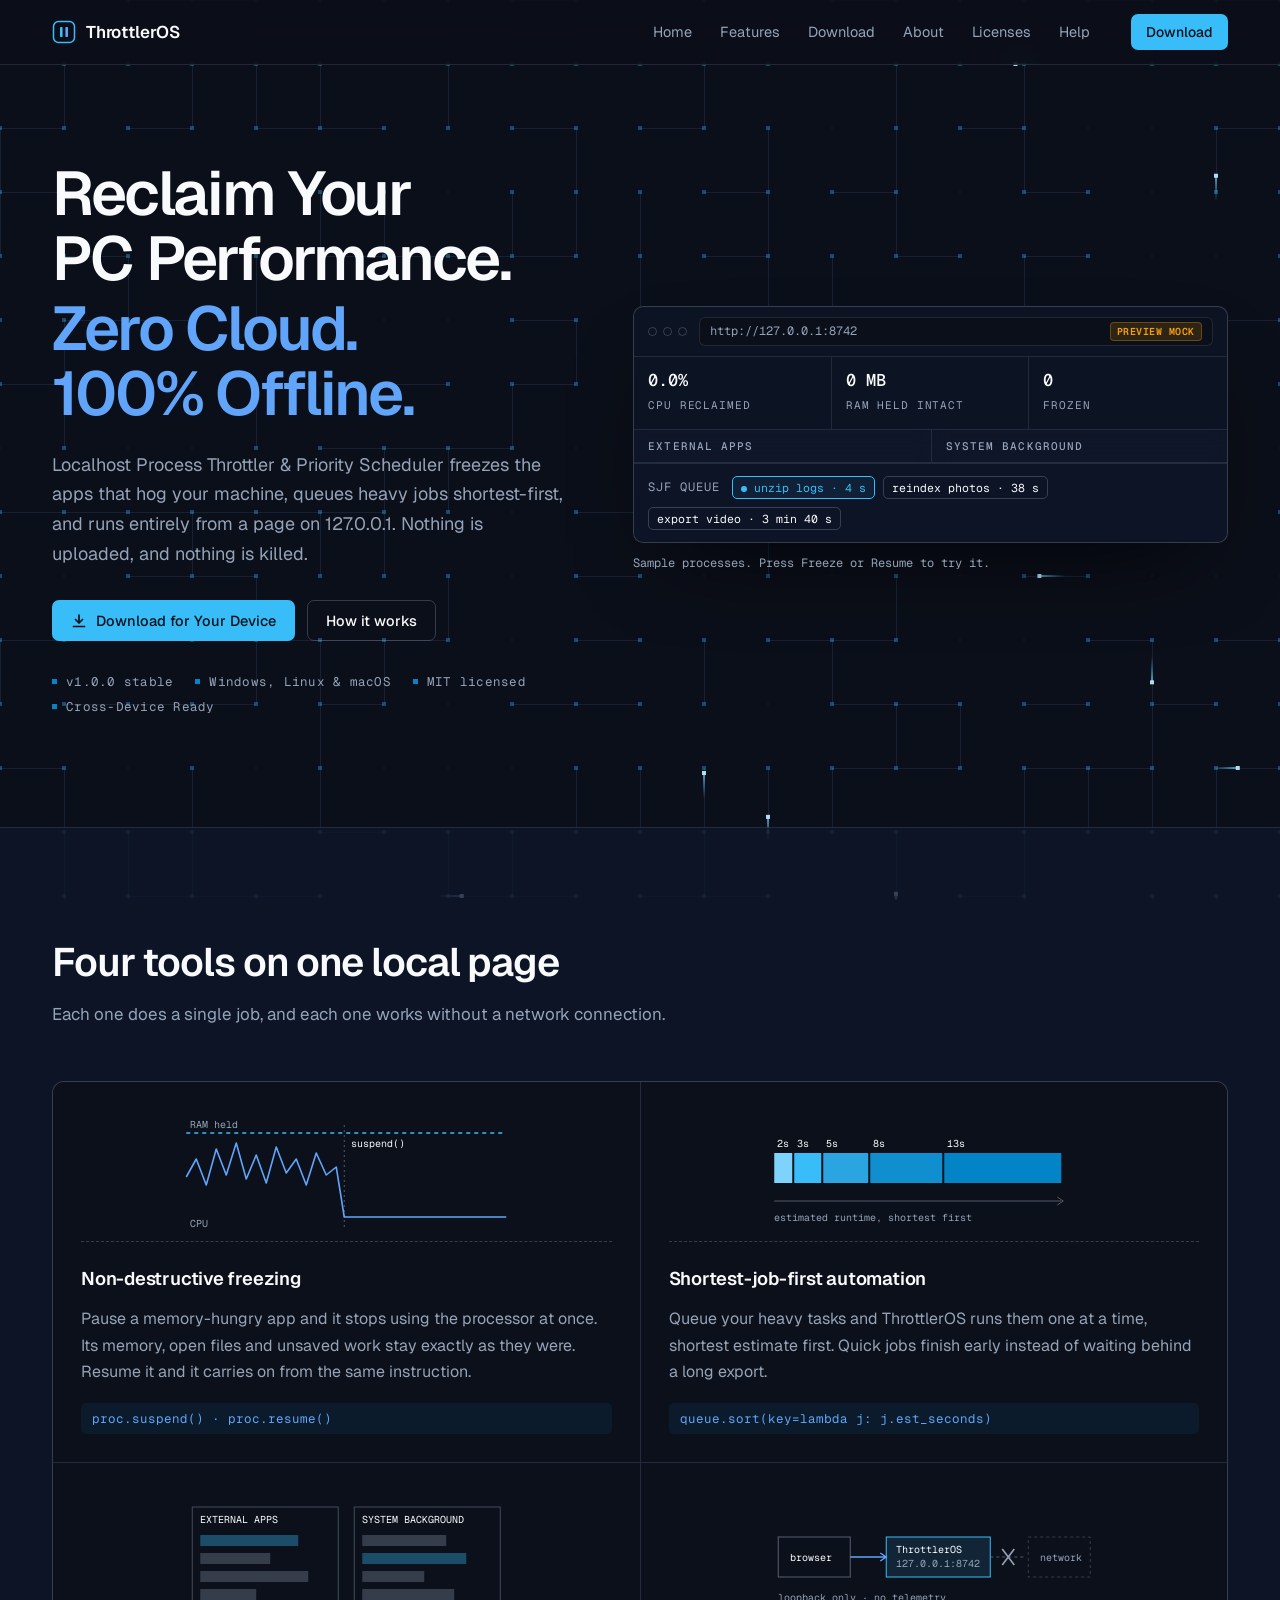
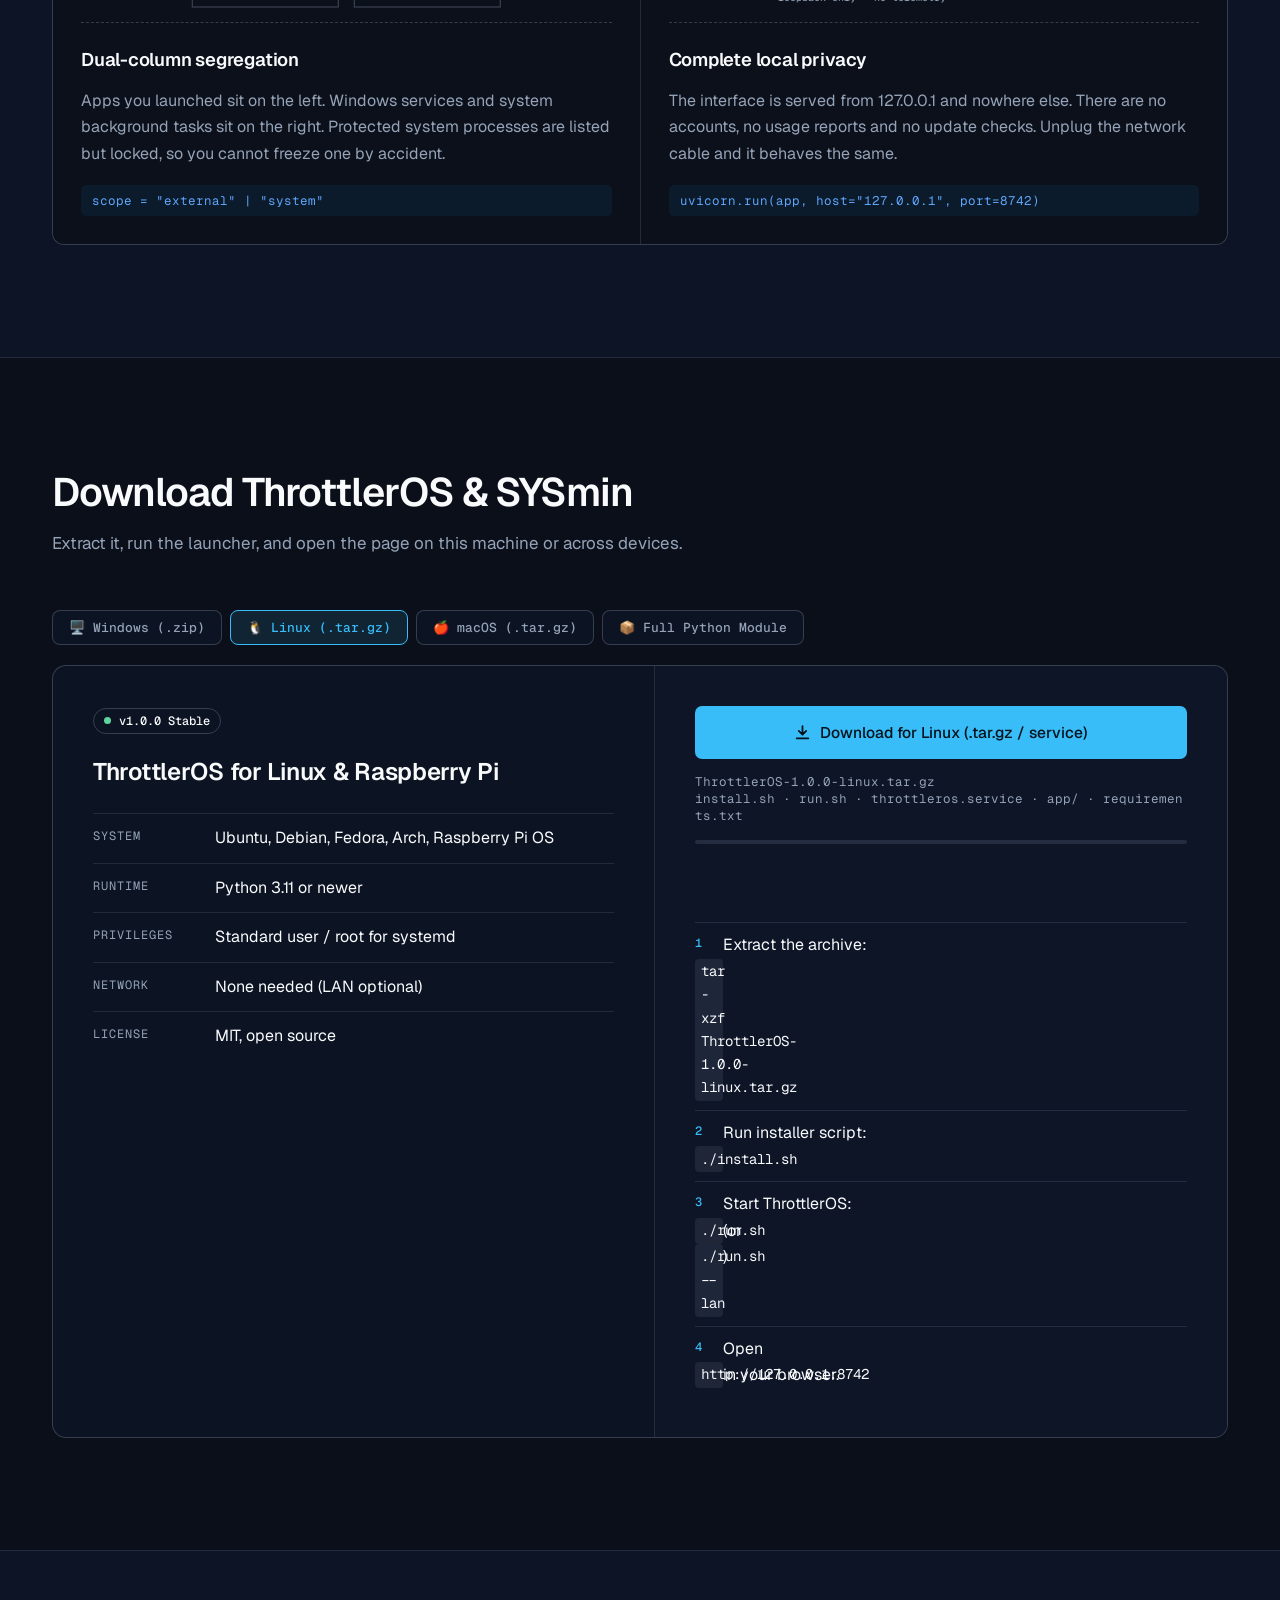
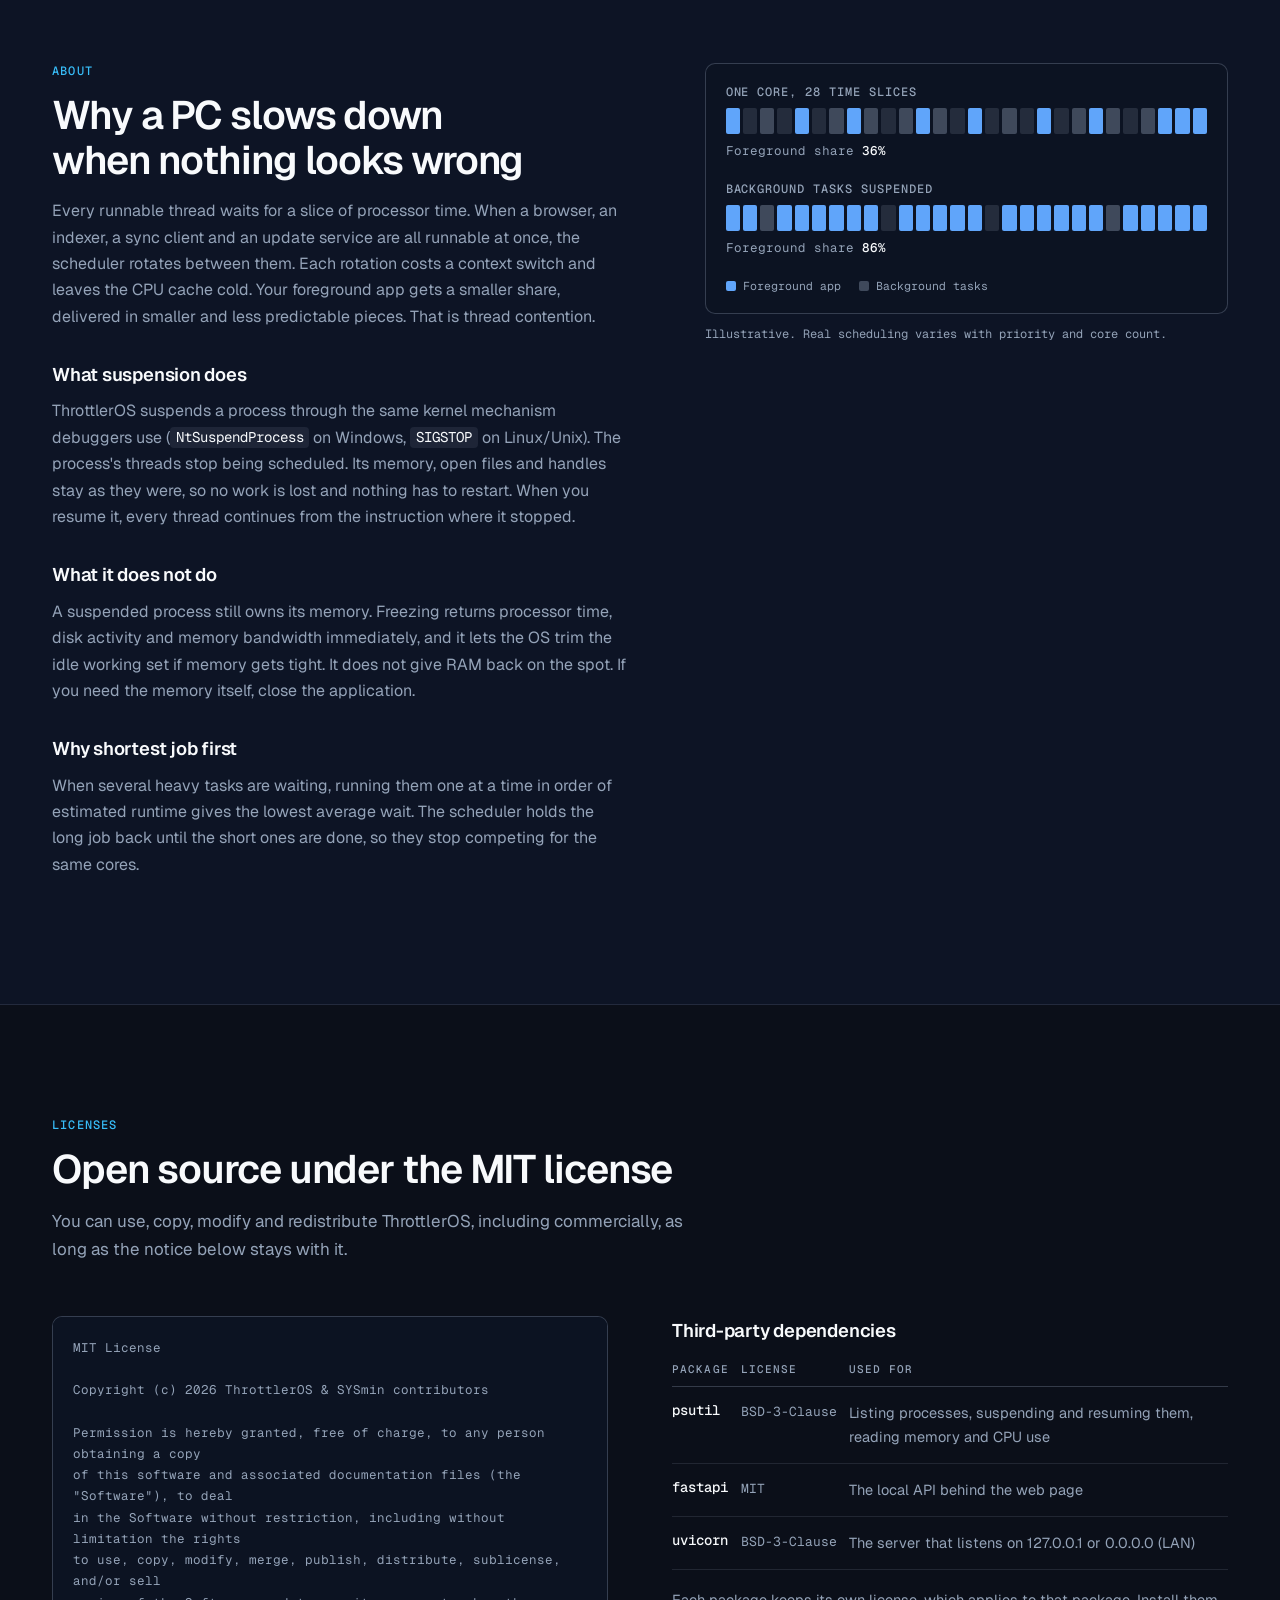
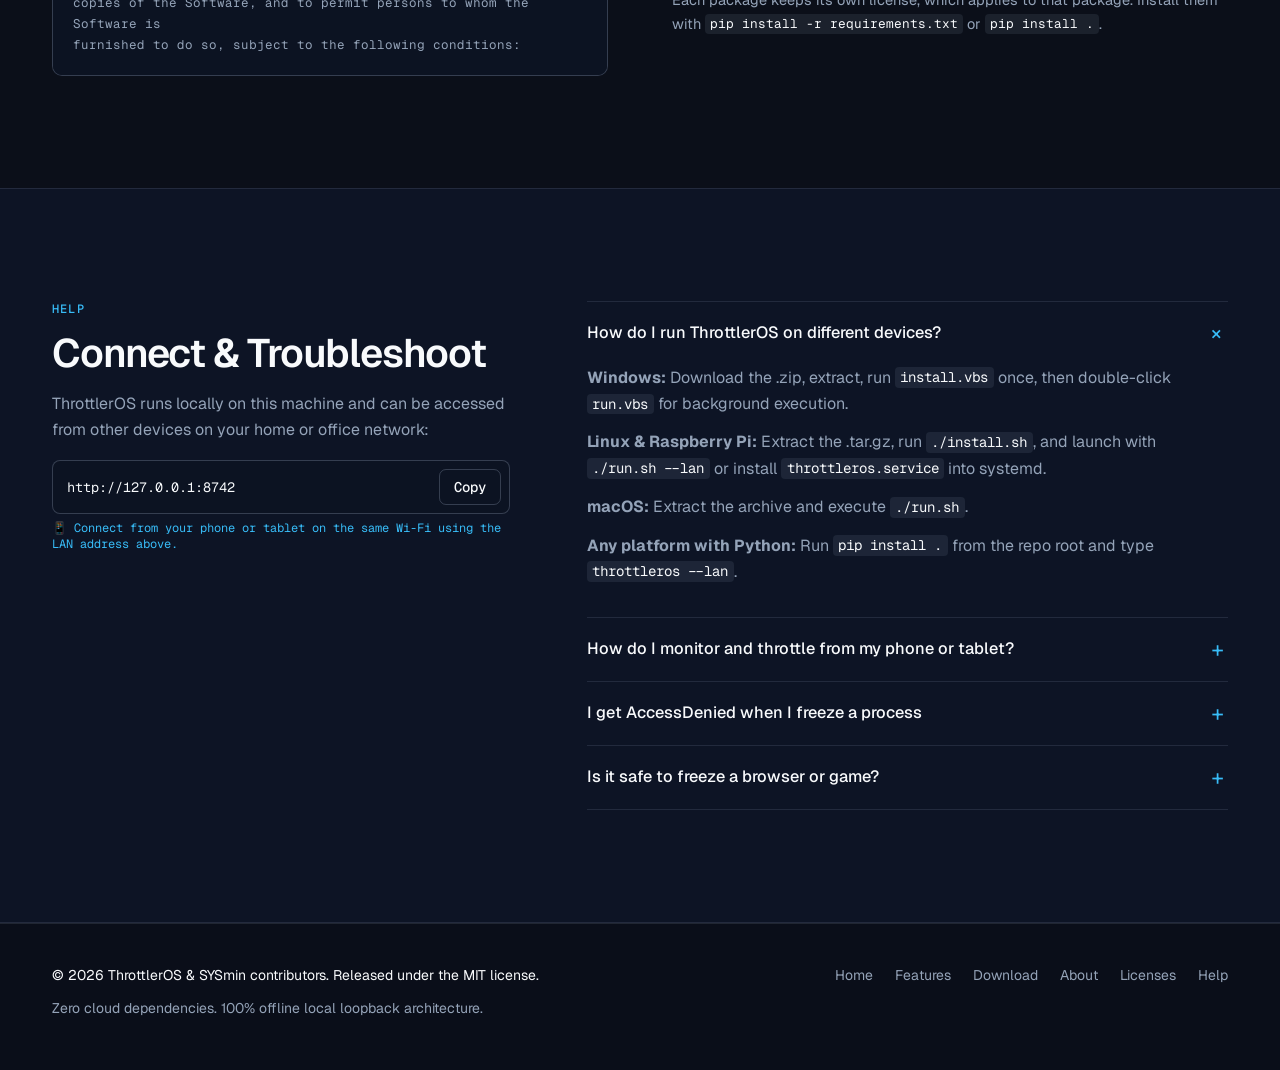
==== website/index.html @ 0102a964 "feat: add dedicated website folder for ThrottlerOS" ====
<!doctype html>
<html lang="en">
<head>
  <meta charset="utf-8">
  <meta name="viewport" content="width=device-width,initial-scale=1,viewport-fit=cover">
  <title>ThrottlerOS • Localhost Process Throttler &amp; SJF Scheduler</title>
  <meta name="description" content="Localhost Process Throttler & Priority Scheduler freezes resource-hogging background tasks, queues heavy jobs shortest-first, and runs 100% offline.">
  <link rel="preconnect" href="https://fonts.googleapis.com">
  <link rel="preconnect" href="https://fonts.gstatic.com" crossorigin>
  <link href="https://fonts.googleapis.com/css2?family=Geist:wght@400;500;600;700&family=Geist+Mono:wght@400;500&display=swap" rel="stylesheet">
  <style>
    :root {
      --bg: #0b0f19;
      --bg2: #0f172a;
      --panel: #0c1322;
      --ink: #f8fafc;
      --muted: #94a3b8;
      --sky: #38bdf8;
      --blue: #60a5fa;
      --deep: #0284c7;
      --line: rgba(148, 163, 184, 0.16);
      --line2: rgba(148, 163, 184, 0.3);
      --sans: "Geist", ui-sans-serif, system-ui, -apple-system, "Segoe UI", Roboto, sans-serif;
      --mono: "Geist Mono", ui-monospace, "SF Mono", "Cascadia Code", Consolas, monospace;
      --ok: #5fd3a0;
      --warn: #f59e0b;
      --err: #ef4444;
      color-scheme: dark;
    }
    * { box-sizing: border-box; }
    html { scroll-behavior: smooth; }
    @media (prefers-reduced-motion: reduce) {
      html { scroll-behavior: auto; }
      * { transition: none !important; animation: none !important; }
    }
    body {
      margin: 0;
      background: var(--bg);
      color: var(--muted);
      font: 400 16px/1.65 var(--sans);
      -webkit-font-smoothing: antialiased;
      overflow-x: hidden;
    }
    body::before {
      content: "";
      position: fixed;
      inset: 0 0 auto;
      height: env(safe-area-inset-top, 0px);
      background: var(--bg);
      z-index: 60;
    }
    #field {
      position: fixed;
      inset: 0;
      width: 100%;
      height: 100%;
      z-index: 0;
      pointer-events: none;
    }
    main, footer.site { position: relative; z-index: 1; }
    a { color: var(--blue); }
    :focus-visible { outline: 2px solid var(--sky); outline-offset: 2px; border-radius: 4px; }
    code {
      font-family: var(--mono);
      font-size: 0.88em;
      background: rgba(148, 163, 184, 0.12);
      padding: 0.1em 0.4em;
      border-radius: 4px;
      color: var(--ink);
    }
    .wrap {
      width: 100%;
      max-width: 1224px;
      margin-inline: auto;
      padding-left: max(24px, env(safe-area-inset-left, 0px));
      padding-right: max(24px, env(safe-area-inset-right, 0px));
    }

    /* header */
    header.site {
      position: sticky;
      top: env(safe-area-inset-top, 0px);
      z-index: 50;
      background: rgba(11, 15, 25, 0.82);
      -webkit-backdrop-filter: blur(14px);
      backdrop-filter: blur(14px);
      border-bottom: 1px solid var(--line);
    }
    .bar { display: flex; align-items: center; gap: 20px; height: 64px; position: relative; }
    .brand {
      display: flex;
      align-items: center;
      gap: 10px;
      color: var(--ink);
      font-weight: 600;
      letter-spacing: -0.01em;
      text-decoration: none;
      font-size: 17px;
    }
    .brand svg { display: block; }
    nav.primary { margin-left: auto; display: flex; gap: 2px; }
    nav.primary a {
      position: relative;
      color: var(--muted);
      text-decoration: none;
      padding: 8px 13px;
      font-size: 14.5px;
      transition: color 0.15s;
    }
    nav.primary a:hover, nav.primary a[aria-current="true"] { color: var(--ink); }
    nav.primary a[aria-current="true"]::after {
      content: "";
      position: absolute;
      left: 13px;
      right: 13px;
      bottom: 2px;
      height: 2px;
      background: var(--sky);
      border-radius: 2px;
    }
    .btn {
      display: inline-flex;
      align-items: center;
      justify-content: center;
      gap: 9px;
      font: 500 14.5px var(--sans);
      text-decoration: none;
      padding: 10px 18px;
      border-radius: 7px;
      border: 1px solid transparent;
      cursor: pointer;
      transition: background 0.15s, border-color 0.15s, color 0.15s;
    }
    .btn.primary { background: var(--sky); color: #04121c; }
    .btn.primary:hover { background: #7dd3fc; }
    .btn.ghost { color: var(--ink); border-color: var(--line2); background: transparent; }
    .btn.ghost:hover { border-color: var(--blue); color: var(--blue); }
    .btn.sm { padding: 8px 14px; font-size: 14px; }
    .btn.lg { padding: 15px 22px; font-size: 15.5px; width: 100%; }
    .menu {
      display: none;
      background: none;
      border: 1px solid var(--line2);
      color: var(--ink);
      border-radius: 7px;
      width: 40px;
      height: 38px;
      cursor: pointer;
      align-items: center;
      justify-content: center;
    }

    /* hero */
    .hero { padding-block: clamp(52px, 8vw, 104px) clamp(64px, 9vw, 112px); }
    .hero-grid {
      display: grid;
      grid-template-columns: minmax(0, 1fr) minmax(0, 1.15fr);
      gap: clamp(36px, 5vw, 72px);
      align-items: center;
    }
    .hero-grid > * { min-width: 0; }
    h1 {
      margin: 0;
      color: var(--ink);
      font-weight: 600;
      font-size: clamp(2.3rem, 4.9vw, 3.85rem);
      line-height: 1.05;
      letter-spacing: -0.035em;
      text-wrap: balance;
    }
    h1 em { display: block; font-style: normal; color: var(--blue); margin-top: 6px; }
    .lede { max-width: 46ch; font-size: 1.125rem; margin: 24px 0 32px; }
    .cta { display: flex; flex-wrap: wrap; gap: 12px; }
    .facts {
      display: flex;
      flex-wrap: wrap;
      gap: 8px 22px;
      margin: 32px 0 0;
      padding: 0;
      list-style: none;
      font: 400 12.5px var(--mono);
      letter-spacing: 0.02em;
    }
    .facts li::before {
      content: "";
      display: inline-block;
      width: 5px;
      height: 5px;
      margin-right: 9px;
      background: var(--deep);
      vertical-align: 2px;
    }

    /* app window */
    .win {
      background: var(--panel);
      border: 1px solid var(--line2);
      border-radius: 10px;
      box-shadow: 0 40px 90px -40px rgba(0, 0, 0, 0.85);
      overflow: hidden;
    }
    .win-top {
      display: flex;
      align-items: center;
      gap: 12px;
      padding: 10px 14px;
      border-bottom: 1px solid var(--line);
      font: 400 12px var(--mono);
    }
    .dots { display: flex; gap: 6px; }
    .dots span { width: 9px; height: 9px; border-radius: 50%; border: 1px solid var(--line2); }
    .url {
      flex: 1;
      min-width: 0;
      overflow: hidden;
      text-overflow: ellipsis;
      white-space: nowrap;
      background: var(--bg);
      border: 1px solid var(--line);
      border-radius: 6px;
      padding: 4px 10px;
      color: var(--muted);
      display: flex;
      align-items: center;
      justify-content: space-between;
    }
    .conn-tag {
      font-size: 10px;
      padding: 2px 6px;
      border-radius: 4px;
      text-transform: uppercase;
      font-weight: 600;
      letter-spacing: 0.05em;
    }
    .conn-tag.live { background: rgba(95, 211, 160, 0.15); color: var(--ok); border: 1px solid rgba(95, 211, 160, 0.3); }
    .conn-tag.mock { background: rgba(245, 158, 11, 0.15); color: var(--warn); border: 1px solid rgba(245, 158, 11, 0.3); }

    .stats {
      display: grid;
      grid-template-columns: repeat(3, 1fr);
      border-bottom: 1px solid var(--line);
    }
    .stat { padding: 12px 14px; border-right: 1px solid var(--line); min-width: 0; }
    .stat:last-child { border-right: 0; }
    .stat b {
      display: block;
      font: 500 17px var(--mono);
      color: var(--ink);
      font-variant-numeric: tabular-nums;
    }
    .stat span {
      font: 400 11px var(--mono);
      letter-spacing: 0.08em;
      text-transform: uppercase;
    }
    .cols { display: grid; grid-template-columns: 1fr 1fr; max-height: 290px; overflow-y: auto; }
    .col { min-width: 0; }
    .col + .col { border-left: 1px solid var(--line); }
    .ch {
      position: sticky;
      top: 0;
      z-index: 2;
      padding: 9px 14px;
      font: 500 11px var(--mono);
      letter-spacing: 0.1em;
      text-transform: uppercase;
      border-bottom: 1px solid var(--line);
      background: rgba(15, 23, 42, 0.95);
      backdrop-filter: blur(8px);
    }
    .row {
      display: grid;
      grid-template-columns: minmax(0, 1fr) auto auto;
      gap: 8px;
      align-items: center;
      padding: 9px 12px 9px 14px;
      border-bottom: 1px solid var(--line);
      transition: background 0.2s;
    }
    .row.frozen { background: rgba(56, 189, 248, 0.07); }
    .pcell { min-width: 0; }
    .pn {
      font: 500 13px var(--mono);
      color: var(--ink);
      overflow: hidden;
      text-overflow: ellipsis;
      white-space: nowrap;
    }
    .row.frozen .pn { color: var(--sky); }
    .ps {
      font: 400 11.5px var(--mono);
      overflow: hidden;
      text-overflow: ellipsis;
      white-space: nowrap;
      color: var(--muted);
    }
    .pc {
      font: 400 12.5px var(--mono);
      width: 44px;
      text-align: right;
      font-variant-numeric: tabular-nums;
    }
    .act {
      font: 600 12px var(--mono);
      padding: 5px 8px;
      min-width: 62px;
      border: 1px solid var(--deep);
      background: var(--deep);
      color: #fff;
      border-radius: 5px;
      cursor: pointer;
      transition: background 0.15s, border-color 0.15s;
    }
    .act:hover:not(:disabled) { background: #0396e0; border-color: #0396e0; }
    .row.frozen .act { border-color: var(--sky); background: var(--sky); color: #04121c; }
    .row.frozen .act:hover:not(:disabled) { background: #7dd3fc; border-color: #7dd3fc; }
    .act:disabled {
      opacity: 0.45;
      cursor: not-allowed;
      border-color: var(--line2);
      background: rgba(148, 163, 184, 0.1);
      color: var(--muted);
    }

    .queue {
      display: flex;
      flex-wrap: wrap;
      align-items: center;
      gap: 8px;
      padding: 12px 14px;
      font: 400 12px var(--mono);
      background: rgba(15, 23, 42, 0.5);
      border-top: 1px solid var(--line);
    }
    .queue .ql { letter-spacing: 0.08em; text-transform: uppercase; margin-right: 4px; }
    .chip {
      border: 1px solid var(--line2);
      border-radius: 5px;
      padding: 3px 8px;
      color: var(--ink);
      font-size: 11.5px;
    }
    .chip.run { border-color: var(--sky); color: var(--sky); background: rgba(56, 189, 248, 0.08); }
    .chip.run::before {
      content: "";
      display: inline-block;
      width: 6px;
      height: 6px;
      background: var(--sky);
      border-radius: 50%;
      margin-right: 7px;
    }
    .hint { margin: 12px 0 0; font: 400 12px var(--mono); }

    /* sections */
    section { scroll-margin-top: 72px; padding-block: clamp(64px, 9vw, 112px); }
    .band { background: rgba(15, 23, 42, 0.78); border-block: 1px solid var(--line); }
    h2 {
      margin: 0 0 16px;
      color: var(--ink);
      font-weight: 600;
      font-size: clamp(1.7rem, 3.1vw, 2.5rem);
      line-height: 1.12;
      letter-spacing: -0.028em;
      text-wrap: balance;
    }
    h3 { margin: 0; color: var(--ink); font-weight: 600; font-size: 1.15rem; letter-spacing: -0.012em; }
    .intro { max-width: 58ch; margin: 0 0 clamp(32px, 5vw, 52px); font-size: 1.06rem; }
    .label {
      font: 500 12px var(--mono);
      letter-spacing: 0.1em;
      text-transform: uppercase;
      color: var(--sky);
      margin: 0 0 14px;
    }

    /* features */
    .grid2 {
      display: grid;
      grid-template-columns: 1fr 1fr;
      gap: 1px;
      background: var(--line);
      border: 1px solid var(--line);
      border-radius: 12px;
      overflow: hidden;
    }
    .cell {
      background: rgba(11, 15, 25, 0.94);
      padding: 28px;
      display: flex;
      flex-direction: column;
      gap: 12px;
      min-width: 0;
    }
    .viz {
      height: 132px;
      border-bottom: 1px dashed var(--line2);
      margin-bottom: 10px;
      display: flex;
      align-items: center;
    }
    .viz svg { width: 100%; height: 112px; display: block; }
    .cell p { margin: 0; max-width: 52ch; }
    .code { margin-top: auto; padding-top: 6px; }
    .code span {
      display: block;
      font: 400 12.5px var(--mono);
      color: var(--blue);
      background: rgba(2, 132, 199, 0.1);
      padding: 7px 11px;
      border-radius: 5px;
      overflow-x: auto;
      white-space: nowrap;
    }
    .tl { font: 400 10px var(--mono); fill: var(--muted); }
    .tl.hi { fill: var(--ink); }

    /* download */
    .platform-selector {
      display: flex;
      flex-wrap: wrap;
      gap: 8px;
      margin-bottom: 20px;
    }
    .plat-btn {
      padding: 8px 16px;
      border-radius: 8px;
      background: var(--panel);
      border: 1px solid var(--line2);
      color: var(--muted);
      font: 500 13px var(--mono);
      cursor: pointer;
      transition: all 0.15s;
    }
    .plat-btn:hover { color: var(--ink); border-color: var(--sky); }
    .plat-btn.active {
      background: rgba(56, 189, 248, 0.12);
      border-color: var(--sky);
      color: var(--sky);
    }

    .dl-card {
      display: grid;
      grid-template-columns: minmax(0, 1.05fr) minmax(0, 1fr);
      border: 1px solid var(--line2);
      border-radius: 14px;
      background: var(--panel);
      overflow: hidden;
    }
    .dl-card > div { padding: clamp(24px, 4vw, 40px); min-width: 0; }
    .dl-card > div + div { border-left: 1px solid var(--line); background: rgba(15, 23, 42, 0.6); }
    .badge {
      display: inline-flex;
      align-items: center;
      gap: 8px;
      font: 500 12px var(--mono);
      color: var(--ink);
      border: 1px solid var(--line2);
      padding: 4px 10px;
      border-radius: 999px;
      margin-bottom: 18px;
    }
    .badge i { width: 7px; height: 7px; border-radius: 50%; background: var(--ok); }
    .req { margin: 22px 0 0; }
    .req div {
      display: grid;
      grid-template-columns: 110px minmax(0, 1fr);
      gap: 12px;
      padding: 11px 0;
      border-top: 1px solid var(--line);
    }
    .req dt {
      font: 400 12px var(--mono);
      letter-spacing: 0.08em;
      text-transform: uppercase;
      padding-top: 3px;
    }
    .req dd { margin: 0; color: var(--ink); }
    .file { font: 400 12.5px var(--mono); margin: 14px 0 0; word-break: break-all; }
    .prog { height: 4px; background: var(--line); border-radius: 4px; overflow: hidden; margin-top: 16px; }
    .prog i { display: block; height: 100%; width: 0; background: var(--sky); transition: width 0.1s linear; }
    .status { min-height: 3.2em; margin: 12px 0 0; font: 400 12.5px/1.55 var(--mono); }
    .steps { margin: 26px 0 0; padding: 0; list-style: none; counter-reset: s; }
    .steps li {
      counter-increment: s;
      display: grid;
      grid-template-columns: 28px minmax(0, 1fr);
      padding: 9px 0;
      border-top: 1px solid var(--line);
      color: var(--ink);
    }
    .steps li::before { content: counter(s); font: 500 12px var(--mono); color: var(--sky); padding-top: 3px; }

    /* about */
    .split {
      display: grid;
      grid-template-columns: minmax(0, 1.1fr) minmax(0, 1fr);
      gap: clamp(32px, 6vw, 80px);
      align-items: start;
    }
    .split > * { min-width: 0; }
    .prose h3 { margin: 30px 0 8px; }
    .prose p { margin: 0 0 14px; max-width: 62ch; }
    .sticky { position: sticky; top: 96px; }
    .slices { border: 1px solid var(--line2); border-radius: 10px; background: var(--panel); padding: 20px; }
    .slices h4 {
      margin: 0 0 8px;
      font: 500 12px var(--mono);
      letter-spacing: 0.08em;
      text-transform: uppercase;
      color: var(--muted);
    }
    .strip { display: flex; gap: 3px; margin-bottom: 8px; }
    .strip span { flex: 1; height: 26px; border-radius: 2px; background: rgba(148, 163, 184, 0.28); }
    .strip span.f { background: var(--blue); }
    .strip span.g1 { background: rgba(148, 163, 184, 0.18); }
    .strip span.g2 { background: rgba(148, 163, 184, 0.38); }
    .share { font: 400 12.5px var(--mono); margin: 0 0 22px; }
    .share b { color: var(--ink); font-weight: 500; }
    .legend { display: flex; flex-wrap: wrap; gap: 6px 18px; font: 400 11.5px var(--mono); margin-top: 4px; }
    .legend i { display: inline-block; width: 10px; height: 10px; border-radius: 2px; margin-right: 7px; vertical-align: -1px; }

    /* licenses */
    .lic-grid {
      display: grid;
      grid-template-columns: minmax(0, 1fr) minmax(0, 1fr);
      gap: clamp(24px, 5vw, 64px);
      align-items: start;
    }
    .lic-grid > * { min-width: 0; }
    pre.mit {
      margin: 0;
      max-height: 360px;
      overflow: auto;
      background: var(--panel);
      border: 1px solid var(--line2);
      border-radius: 10px;
      padding: 20px;
      font: 400 12.5px/1.7 var(--mono);
      white-space: pre-wrap;
      color: var(--muted);
    }
    .scroll-x { overflow-x: auto; }
    table { width: 100%; border-collapse: collapse; font-size: 14.5px; min-width: 460px; }
    th {
      text-align: left;
      font: 500 11px var(--mono);
      letter-spacing: 0.1em;
      text-transform: uppercase;
      padding: 0 12px 10px 0;
      border-bottom: 1px solid var(--line2);
    }
    td { padding: 14px 12px 14px 0; border-bottom: 1px solid var(--line); vertical-align: top; }
    td:first-child { color: var(--ink); font: 500 14px var(--mono); }
    td.lc { font-family: var(--mono); font-size: 13px; white-space: nowrap; }
    .note { margin-top: 18px; max-width: 56ch; font-size: 14.5px; }

    /* help */
    .help-grid {
      display: grid;
      grid-template-columns: minmax(0, 5fr) minmax(0, 7fr);
      gap: clamp(28px, 6vw, 80px);
      align-items: start;
    }
    .help-grid > * { min-width: 0; }
    .addr {
      display: flex;
      align-items: center;
      gap: 10px;
      margin-top: 14px;
      background: var(--panel);
      border: 1px solid var(--line2);
      border-radius: 8px;
      padding: 8px 8px 8px 14px;
    }
    .addr code {
      background: none;
      padding: 0;
      font-size: 13.5px;
      flex: 1;
      min-width: 0;
      overflow-x: auto;
      white-space: nowrap;
    }
    .addr button { font: 500 12px var(--mono); }
    .lan-note { font: 400 12px var(--mono); color: var(--sky); margin: 6px 0 0; }

    details.faq { border-top: 1px solid var(--line); }
    details.faq:last-child { border-bottom: 1px solid var(--line); }
    details.faq summary {
      cursor: pointer;
      list-style: none;
      padding: 18px 36px 18px 0;
      color: var(--ink);
      font-weight: 500;
      font-size: 1.02rem;
      position: relative;
    }
    details.faq summary::-webkit-details-marker { display: none; }
    details.faq summary::after {
      content: "+";
      position: absolute;
      right: 4px;
      top: 50%;
      transform: translateY(-52%);
      font: 400 22px var(--mono);
      color: var(--sky);
      transition: transform 0.2s;
    }
    details.faq[open] summary::after { transform: translateY(-52%) rotate(45deg); }
    details.faq .a { padding: 0 0 20px; }
    details.faq .a p { margin: 0 0 12px; max-width: 64ch; }
    details.faq pre {
      margin: 0 0 14px;
      overflow-x: auto;
      background: var(--panel);
      border: 1px solid var(--line);
      border-radius: 8px;
      padding: 14px 16px;
      font: 400 12.5px/1.65 var(--mono);
      color: var(--ink);
    }

    /* footer */
    footer.site {
      border-top: 1px solid var(--line);
      background: rgba(11, 15, 25, 0.92);
      padding-block: 40px;
      font-size: 14px;
    }
    .foot {
      display: grid;
      grid-template-columns: minmax(0, 1.6fr) minmax(0, 1fr);
      gap: 32px;
    }
    .foot p { margin: 0 0 10px; max-width: 64ch; }
    .foot nav {
      display: flex;
      flex-wrap: wrap;
      gap: 8px 22px;
      align-content: start;
      justify-content: flex-end;
    }
    .foot nav a { color: var(--muted); text-decoration: none; }
    .foot nav a:hover { color: var(--ink); }

    @media (max-width: 960px) {
      .hero-grid, .split, .help-grid, .lic-grid, .dl-card, .foot { grid-template-columns: minmax(0, 1fr); }
      .dl-card > div + div { border-left: 0; border-top: 1px solid var(--line); }
      .sticky { position: static; }
      .foot nav { justify-content: flex-start; }
    }
    @media (max-width: 760px) {
      .menu { display: inline-flex; }
      .bar .btn.dl { margin-left: auto; }
      nav.primary {
        position: absolute;
        top: 100%;
        left: calc(-1 * max(24px, env(safe-area-inset-left, 0px)));
        right: calc(-1 * max(24px, env(safe-area-inset-right, 0px)));
        flex-direction: column;
        gap: 0;
        background: var(--bg2);
        border-bottom: 1px solid var(--line2);
        padding: 8px max(24px, env(safe-area-inset-right, 0px)) 12px max(24px, env(safe-area-inset-left, 0px));
        display: none;
      }
      header.open nav.primary { display: flex; }
      nav.primary a { padding: 12px 0; }
      nav.primary a[aria-current="true"]::after { left: 0; right: auto; width: 24px; bottom: 6px; }
      .grid2 { grid-template-columns: minmax(0, 1fr); }
      .cell { padding: 22px; }
    }
    @media (min-width: 761px) { .bar .btn.dl { margin-left: 8px; } }
    @media (max-width: 520px) {
      .cols { grid-template-columns: minmax(0, 1fr); }
      .col + .col { border-left: 0; border-top: 1px solid var(--line); }
      .stat b { font-size: 15px; }
      .req div { grid-template-columns: 1fr; gap: 2px; }
    }
  </style>
</head>
<body>

<canvas id="field" aria-hidden="true"></canvas>

<header class="site" id="top">
  <div class="wrap">
    <div class="bar">
      <a class="brand" href="#home" aria-label="ThrottlerOS home">
        <svg width="24" height="24" viewBox="0 0 24 24" fill="none" aria-hidden="true">
          <rect x="1.5" y="1.5" width="21" height="21" rx="5" stroke="#38bdf8" stroke-width="1.5"/>
          <rect x="8" y="7" width="2.6" height="10" rx="0.8" fill="#38bdf8"/>
          <rect x="13.4" y="7" width="2.6" height="10" rx="0.8" fill="#60a5fa"/>
        </svg>
        ThrottlerOS
      </a>
      <nav class="primary" id="nav" aria-label="Primary">
        <a href="#home" data-s="home">Home</a>
        <a href="#features" data-s="features">Features</a>
        <a href="#get" data-s="get">Download</a>
        <a href="#about" data-s="about">About</a>
        <a href="#licenses" data-s="licenses">Licenses</a>
        <a href="#help" data-s="help">Help</a>
      </nav>
      <a class="btn primary sm dl" href="#get">Download</a>
      <button class="menu" id="menu" type="button" aria-expanded="false" aria-controls="nav" aria-label="Menu">
        <svg width="18" height="18" viewBox="0 0 18 18" fill="none" aria-hidden="true">
          <path d="M2 5h14M2 9h14M2 13h14" stroke="currentColor" stroke-width="1.6" stroke-linecap="round"/>
        </svg>
      </button>
    </div>
  </div>
</header>

<main>
<section id="home" class="hero" style="padding-top: clamp(52px, 8vw, 96px)">
  <div class="wrap">
    <div class="hero-grid">
      <div>
        <h1>Reclaim Your PC Performance.<em>Zero Cloud. 100% Offline.</em></h1>
        <p class="lede">Localhost Process Throttler &amp; Priority Scheduler freezes the apps that hog your machine, queues heavy jobs shortest-first, and runs entirely from a page on 127.0.0.1. Nothing is uploaded, and nothing is killed.</p>
        <div class="cta">
          <a class="btn primary" href="#get">
            <svg width="16" height="16" viewBox="0 0 16 16" fill="none" aria-hidden="true">
              <path d="M8 2v8m0 0L4.5 6.5M8 10l3.5-3.5M2.5 13.5h11" stroke="currentColor" stroke-width="1.7" stroke-linecap="round" stroke-linejoin="round"/>
            </svg>
            Download for Your Device
          </a>
          <a class="btn ghost" href="#about">How it works</a>
        </div>
        <ul class="facts">
          <li>v1.0.0 stable</li>
          <li>Windows, Linux &amp; macOS</li>
          <li>MIT licensed</li>
          <li>Cross-Device Ready</li>
        </ul>
      </div>

      <div>
        <div class="win" id="win">
          <div class="win-top">
            <div class="dots" aria-hidden="true"><span></span><span></span><span></span></div>
            <div class="url">
              <span id="winUrl">http://127.0.0.1:8742</span>
              <span id="connTag" class="conn-tag mock">PREVIEW MOCK</span>
            </div>
          </div>
          <div class="stats" aria-live="polite">
            <div class="stat"><b id="sReclaim">0.0%</b><span>CPU reclaimed</span></div>
            <div class="stat"><b id="sHeld">0 MB</b><span>RAM held intact</span></div>
            <div class="stat"><b id="sFrozen">0</b><span>Frozen</span></div>
          </div>
          <div class="cols">
            <div class="col"><div class="ch">External apps</div><div id="colExt"></div></div>
            <div class="col"><div class="ch">System background</div><div id="colSys"></div></div>
          </div>
          <div class="queue" id="queueChips">
            <span class="ql">SJF queue</span>
            <span class="chip run">unzip logs · 4 s</span>
            <span class="chip">reindex photos · 38 s</span>
            <span class="chip">export video · 3 min 40 s</span>
          </div>
        </div>
        <p class="hint" id="winHint">Sample processes. Press Freeze or Resume to try it.</p>
      </div>
    </div>
  </div>
</section>

<section id="features" class="band">
  <div class="wrap">
    <h2>Four tools on one local page</h2>
    <p class="intro">Each one does a single job, and each one works without a network connection.</p>
    <div class="grid2">
      <article class="cell">
        <div class="viz">
          <svg viewBox="0 0 320 112" role="img" aria-label="CPU usage drops to zero at the moment of suspension while memory stays level">
            <path d="M0 58 L10 40 L20 66 L30 30 L40 56 L50 24 L60 60 L70 36 L80 64 L90 28 L100 54 L110 40 L120 66 L130 34 L140 56 L150 48 L158 98 L320 98" fill="none" stroke="#60a5fa" stroke-width="1.6" stroke-linejoin="round"/>
            <path d="M0 14 L320 14" fill="none" stroke="#38bdf8" stroke-width="1.4" stroke-dasharray="4 4"/>
            <path d="M158 6 L158 108" fill="none" stroke="rgba(148,163,184,.5)" stroke-width="1" stroke-dasharray="2 3"/>
            <text class="tl hi" x="165" y="28">suspend()</text>
            <text class="tl" x="4" y="108">CPU</text>
            <text class="tl" x="4" y="9">RAM held</text>
          </svg>
        </div>
        <h3>Non-destructive freezing</h3>
        <p>Pause a memory-hungry app and it stops using the processor at once. Its memory, open files and unsaved work stay exactly as they were. Resume it and it carries on from the same instruction.</p>
        <div class="code"><span>proc.suspend() &middot; proc.resume()</span></div>
      </article>

      <article class="cell">
        <div class="viz">
          <svg viewBox="0 0 320 112" role="img" aria-label="Five jobs run one after another, shortest first">
            <g font-family="Geist Mono, monospace">
              <rect x="0" y="34" width="18" height="30" fill="#7dd3fc"/>
              <rect x="20" y="34" width="27" height="30" fill="#38bdf8"/>
              <rect x="49" y="34" width="45" height="30" fill="#2aa5e2"/>
              <rect x="96" y="34" width="72" height="30" fill="#0f8fd0"/>
              <rect x="170" y="34" width="117" height="30" fill="#0284c7"/>
            </g>
            <text class="tl hi" x="3" y="28">2s</text>
            <text class="tl hi" x="23" y="28">3s</text>
            <text class="tl hi" x="52" y="28">5s</text>
            <text class="tl hi" x="99" y="28">8s</text>
            <text class="tl hi" x="173" y="28">13s</text>
            <path d="M0 82 L287 82 M283 78 L289 82 L283 86" fill="none" stroke="rgba(148,163,184,.5)" stroke-width="1"/>
            <text class="tl" x="0" y="102">estimated runtime, shortest first</text>
          </svg>
        </div>
        <h3>Shortest-job-first automation</h3>
        <p>Queue your heavy tasks and ThrottlerOS runs them one at a time, shortest estimate first. Quick jobs finish early instead of waiting behind a long export.</p>
        <div class="code"><span>queue.sort(key=lambda j: j.est_seconds)</span></div>
      </article>

      <article class="cell">
        <div class="viz">
          <svg viewBox="0 0 320 112" role="img" aria-label="Two columns of processes: external apps and system background tasks">
            <rect x="6" y="6" width="146" height="100" fill="none" stroke="rgba(148,163,184,.4)"/>
            <rect x="168" y="6" width="146" height="100" fill="none" stroke="rgba(148,163,184,.4)"/>
            <text class="tl hi" x="14" y="22">EXTERNAL APPS</text>
            <text class="tl hi" x="176" y="22">SYSTEM BACKGROUND</text>
            <rect x="14" y="34" width="98" height="11" fill="rgba(56,189,248,.35)"/>
            <rect x="14" y="52" width="70" height="11" fill="rgba(148,163,184,.3)"/>
            <rect x="14" y="70" width="108" height="11" fill="rgba(148,163,184,.3)"/>
            <rect x="14" y="88" width="56" height="11" fill="rgba(148,163,184,.3)"/>
            <rect x="176" y="34" width="84" height="11" fill="rgba(148,163,184,.3)"/>
            <rect x="176" y="52" width="104" height="11" fill="rgba(56,189,248,.35)"/>
            <rect x="176" y="70" width="62" height="11" fill="rgba(148,163,184,.3)"/>
            <rect x="176" y="88" width="92" height="11" fill="rgba(148,163,184,.3)"/>
          </svg>
        </div>
        <h3>Dual-column segregation</h3>
        <p>Apps you launched sit on the left. Windows services and system background tasks sit on the right. Protected system processes are listed but locked, so you cannot freeze one by accident.</p>
        <div class="code"><span>scope = "external" | "system"</span></div>
      </article>

      <article class="cell">
        <div class="viz">
          <svg viewBox="0 0 320 112" role="img" aria-label="The browser talks to ThrottlerOS on the loopback address; the connection to the network is cut">
            <rect x="4" y="36" width="72" height="40" fill="none" stroke="rgba(148,163,184,.55)"/>
            <text class="tl hi" x="16" y="60">browser</text>
            <rect x="112" y="36" width="104" height="40" fill="rgba(56,189,248,.12)" stroke="#38bdf8"/>
            <text class="tl hi" x="122" y="52">ThrottlerOS</text>
            <text class="tl" x="122" y="66">127.0.0.1:8742</text>
            <path d="M76 56 L112 56 M106 52 L112 56 L106 60" fill="none" stroke="#60a5fa" stroke-width="1.4"/>
            <path d="M216 56 L252 56" fill="none" stroke="rgba(148,163,184,.5)" stroke-width="1.2" stroke-dasharray="3 3"/>
            <path d="M228 48 L240 64 M240 48 L228 64" fill="none" stroke="#94a3b8" stroke-width="1.6"/>
            <rect x="254" y="36" width="62" height="40" fill="none" stroke="rgba(148,163,184,.3)" stroke-dasharray="3 3"/>
            <text class="tl" x="266" y="60">network</text>
            <text class="tl" x="4" y="100">loopback only &middot; no telemetry</text>
          </svg>
        </div>
        <h3>Complete local privacy</h3>
        <p>The interface is served from 127.0.0.1 and nowhere else. There are no accounts, no usage reports and no update checks. Unplug the network cable and it behaves the same.</p>
        <div class="code"><span>uvicorn.run(app, host="127.0.0.1", port=8742)</span></div>
      </article>
    </div>
  </div>
</section>

<section id="get">
  <div class="wrap">
    <h2>Download ThrottlerOS &amp; SYSmin</h2>
    <p class="intro">Extract it, run the launcher, and open the page on this machine or across devices.</p>

    <!-- Platform Selector -->
    <div class="platform-selector">
      <button class="plat-btn active" data-plat="windows" onclick="selectPlatform('windows')">&#x1F5A5;&#xFE0F; Windows (.zip)</button>
      <button class="plat-btn" data-plat="linux" onclick="selectPlatform('linux')">&#x1F427; Linux (.tar.gz)</button>
      <button class="plat-btn" data-plat="macos" onclick="selectPlatform('macos')">&#x1F34E; macOS (.tar.gz)</button>
      <button class="plat-btn" data-plat="source" onclick="selectPlatform('source')">&#x1F4E6; Full Python Module</button>
    </div>

    <div class="dl-card">
      <div>
        <span class="badge"><i></i>v1.0.0 Stable</span>
        <h3 id="dlCardTitle" style="font-size:1.5rem">ThrottlerOS for Windows</h3>
        <dl class="req" id="dlCardReq">
          <div><dt>System</dt><dd id="reqOS">Windows 10 or 11, 64-bit</dd></div>
          <div><dt>Runtime</dt><dd>Python 3.11 or newer</dd></div>
          <div><dt>Privileges</dt><dd id="reqPriv">Administrator rights</dd></div>
          <div><dt>Network</dt><dd>None needed (LAN optional)</dd></div>
          <div><dt>License</dt><dd>MIT, open source</dd></div>
        </dl>
      </div>
      <div>
        <button class="btn primary lg" id="dlBtn" type="button">
          <svg width="17" height="17" viewBox="0 0 16 16" fill="none" aria-hidden="true">
            <path d="M8 2v8m0 0L4.5 6.5M8 10l3.5-3.5M2.5 13.5h11" stroke="currentColor" stroke-width="1.7" stroke-linecap="round" stroke-linejoin="round"/>
          </svg>
          <span id="dlLabel">Download for Windows (.zip / .vbs)</span>
        </button>
        <p class="file" id="dlFileDesc">ThrottlerOS-1.0.0-win64.zip<br>install.vbs &middot; run.vbs &middot; app/ &middot; requirements.txt</p>
        <div class="prog" aria-hidden="true"><i id="dlBar"></i></div>
        <p class="status" id="dlStatus" role="status"></p>
        <ol class="steps" id="dlSteps">
          <li>Extract the zip to a folder you keep.</li>
          <li>Right-click <code>install.vbs</code> and choose Run as administrator (or run <code>install.bat</code>).</li>
          <li>Double-click <code>run.vbs</code>. No console window appears.</li>
          <li>Open <code>http://127.0.0.1:8742</code> in any browser.</li>
        </ol>
      </div>
    </div>
  </div>
</section>

<section id="about" class="band">
  <div class="wrap">
    <div class="split">
      <div class="prose">
        <p class="label">About</p>
        <h2>Why a PC slows down when nothing looks wrong</h2>
        <p>Every runnable thread waits for a slice of processor time. When a browser, an indexer, a sync client and an update service are all runnable at once, the scheduler rotates between them. Each rotation costs a context switch and leaves the CPU cache cold. Your foreground app gets a smaller share, delivered in smaller and less predictable pieces. That is thread contention.</p>
        <h3>What suspension does</h3>
        <p>ThrottlerOS suspends a process through the same kernel mechanism debuggers use (<code>NtSuspendProcess</code> on Windows, <code>SIGSTOP</code> on Linux/Unix). The process's threads stop being scheduled. Its memory, open files and handles stay as they were, so no work is lost and nothing has to restart. When you resume it, every thread continues from the instruction where it stopped.</p>
        <h3>What it does not do</h3>
        <p>A suspended process still owns its memory. Freezing returns processor time, disk activity and memory bandwidth immediately, and it lets the OS trim the idle working set if memory gets tight. It does not give RAM back on the spot. If you need the memory itself, close the application.</p>
        <h3>Why shortest job first</h3>
        <p>When several heavy tasks are waiting, running them one at a time in order of estimated runtime gives the lowest average wait. The scheduler holds the long job back until the short ones are done, so they stop competing for the same cores.</p>
      </div>
      <div class="sticky">
        <div class="slices">
          <h4>One core, 28 time slices</h4>
          <div class="strip" id="stripBefore" aria-label="Before freezing: the foreground app gets a small share"></div>
          <p class="share" id="shareBefore"></p>
          <h4>Background tasks suspended</h4>
          <div class="strip" id="stripAfter" aria-label="After freezing: the foreground app gets most slices"></div>
          <p class="share" id="shareAfter"></p>
          <div class="legend">
            <span><i style="background:var(--blue)"></i>Foreground app</span>
            <span><i style="background:rgba(148,163,184,.38)"></i>Background tasks</span>
          </div>
        </div>
        <p class="hint">Illustrative. Real scheduling varies with priority and core count.</p>
      </div>
    </div>
  </div>
</section>

<section id="licenses">
  <div class="wrap">
    <p class="label">Licenses</p>
    <h2>Open source under the MIT license</h2>
    <p class="intro">You can use, copy, modify and redistribute ThrottlerOS, including commercially, as long as the notice below stays with it.</p>
    <div class="lic-grid">
      <pre class="mit" tabindex="0" aria-label="MIT license text">MIT License

Copyright (c) 2026 ThrottlerOS &amp; SYSmin contributors

Permission is hereby granted, free of charge, to any person obtaining a copy
of this software and associated documentation files (the "Software"), to deal
in the Software without restriction, including without limitation the rights
to use, copy, modify, merge, publish, distribute, sublicense, and/or sell
copies of the Software, and to permit persons to whom the Software is
furnished to do so, subject to the following conditions:

The above copyright notice and this permission notice shall be included in all
copies or substantial portions of the Software.

THE SOFTWARE IS PROVIDED "AS IS", WITHOUT WARRANTY OF ANY KIND, EXPRESS OR
IMPLIED, INCLUDING BUT NOT LIMITED TO THE WARRANTIES OF MERCHANTABILITY,
FITNESS FOR A PARTICULAR PURPOSE AND NONINFRINGEMENT. IN NO EVENT SHALL THE
AUTHORS OR COPYRIGHT HOLDERS BE LIABLE FOR ANY CLAIM, DAMAGES OR OTHER
LIABILITY, WHETHER IN AN ACTION OF CONTRACT, TORT OR OTHERWISE, ARISING FROM,
OUT OF OR IN CONNECTION WITH THE SOFTWARE OR THE USE OR OTHER DEALINGS IN THE
SOFTWARE.</pre>
      <div>
        <h3 style="margin-bottom:16px">Third-party dependencies</h3>
        <div class="scroll-x">
          <table>
            <thead><tr><th>Package</th><th>License</th><th>Used for</th></tr></thead>
            <tbody>
              <tr><td>psutil</td><td class="lc">BSD-3-Clause</td><td>Listing processes, suspending and resuming them, reading memory and CPU use</td></tr>
              <tr><td>fastapi</td><td class="lc">MIT</td><td>The local API behind the web page</td></tr>
              <tr><td>uvicorn</td><td class="lc">BSD-3-Clause</td><td>The server that listens on 127.0.0.1 or 0.0.0.0 (LAN)</td></tr>
            </tbody>
          </table>
        </div>
        <p class="note">Each package keeps its own license, which applies to that package. Install them with <code>pip install -r requirements.txt</code> or <code>pip install .</code>.</p>
      </div>
    </div>
  </div>
</section>

<section id="help" class="band">
  <div class="wrap">
    <div class="help-grid">
      <div>
        <p class="label">Help</p>
        <h2>Connect &amp; Troubleshoot</h2>
        <p>ThrottlerOS runs locally on this machine and can be accessed from other devices on your home or office network:</p>
        <div class="addr">
          <code id="addrText">http://127.0.0.1:8742</code>
          <button class="btn ghost sm" type="button" id="copyBtn">Copy</button>
        </div>
        <div class="addr" id="lanAddrRow" style="display:none; margin-top:8px;">
          <code id="lanAddrText">http://192.168.1.x:8742</code>
          <button class="btn ghost sm" type="button" id="copyLanBtn">Copy LAN</button>
        </div>
        <p class="lan-note" id="lanNote">&#x1F4F1; Connect from your phone or tablet on the same Wi-Fi using the LAN address above.</p>
      </div>
      <div>
        <details class="faq" open>
          <summary>How do I run ThrottlerOS on different devices?</summary>
          <div class="a">
            <p><strong>Windows:</strong> Download the .zip, extract, run <code>install.vbs</code> once, then double-click <code>run.vbs</code> for background execution.</p>
            <p><strong>Linux &amp; Raspberry Pi:</strong> Extract the .tar.gz, run <code>./install.sh</code>, and launch with <code>./run.sh --lan</code> or install <code>throttleros.service</code> into systemd.</p>
            <p><strong>macOS:</strong> Extract the archive and execute <code>./run.sh</code>.</p>
            <p><strong>Any platform with Python:</strong> Run <code>pip install .</code> from the repo root and type <code>throttleros --lan</code>.</p>
          </div>
        </details>
        <details class="faq">
          <summary>How do I monitor and throttle from my phone or tablet?</summary>
          <div class="a">
            <p>Start the server with the <code>--lan</code> flag:</p>
            <pre>python -m backend.main --lan --port 8742</pre>
            <p>The backend binds to <code>0.0.0.0</code> and outputs your machine's LAN address (e.g. <code>http://192.168.1.15:8742</code>). Open that URL in your mobile browser to control processes remotely!</p>
          </div>
        </details>
        <details class="faq">
          <summary>I get AccessDenied when I freeze a process</summary>
          <div class="a">
            <p>That is <code>psutil.AccessDenied</code>. The operating system refused the suspension because ThrottlerOS lacks administrative rights over that process. Run <code>run.vbs</code> (Windows) or <code>run.sh</code> (Linux) with elevated Administrator or sudo privileges.</p>
            <p>Protected system services (System, csrss.exe, systemd, etc.) are permanently locked by design to prevent accidental system instability.</p>
          </div>
        </details>
        <details class="faq">
          <summary>Is it safe to freeze a browser or game?</summary>
          <div class="a">
            <p>Yes. When resumed, the application continues from its exact instruction state with unsaved documents and tabs intact. Online games and real-time streams may timeout if frozen for long periods.</p>
          </div>
        </details>
      </div>
    </div>
  </div>
</section>
</main>

<footer class="site">
  <div class="wrap">
    <div class="foot">
      <div>
        <p style="color:var(--ink)">&copy; 2026 ThrottlerOS &amp; SYSmin contributors. Released under the MIT license.</p>
        <p>Zero cloud dependencies. 100% offline local loopback architecture.</p>
      </div>
      <nav aria-label="Footer">
        <a href="#home">Home</a>
        <a href="#features">Features</a>
        <a href="#get">Download</a>
        <a href="#about">About</a>
        <a href="#licenses">Licenses</a>
        <a href="#help">Help</a>
      </nav>
    </div>
  </div>
</footer>

<script>
(function () {
  /* ---------- API Base Configuration ---------- */
  var API_BASE = '';
  if (window.location.protocol === 'file:' || !window.location.port) {
    API_BASE = 'http://127.0.0.1:8742';
  } else {
    API_BASE = window.location.origin;
  }

  var isLive = false;
  var liveData = { ext: [], sys: [] };

  /* ---------- Canvas Lattice Background Animation ---------- */
  var cv = document.getElementById('field');
  var ctx = cv.getContext('2d');
  var reduce = window.matchMedia('(prefers-reduced-motion: reduce)').matches;
  var CELL = 64, W = 0, H = 0, sy = 0, lastY = 0, vel = 0, packets = [];
  var DX = [1, 0, -1, 0], DY = [0, 1, 0, -1];

  function hash(x, y, d) {
    var n = (Math.imul(x, 374761393) + Math.imul(y, 668265263) + Math.imul(d + 7, 144665)) | 0;
    n = Math.imul(n ^ (n >>> 13), 1274126177);
    n ^= n >>> 16;
    return (n >>> 0) / 4294967296;
  }
  function edge(c, r, d) {
    if (d === 0) return hash(c, r, 0) < 0.36;
    if (d === 1) return hash(c, r, 1) < 0.36;
    if (d === 2) return hash(c - 1, r, 0) < 0.36;
    return hash(c, r - 1, 1) < 0.36;
  }
  function off() { return reduce ? 0 : sy * 0.22; }

  function spawn(p) {
    var o = off(), r0 = Math.floor(o / CELL), rows = Math.ceil(H / CELL) + 1, cols = Math.ceil(W / CELL) + 1;
    for (var i = 0; i < 30; i++) {
      var c = Math.floor(Math.random() * cols), r = r0 + Math.floor(Math.random() * rows);
      var ds = [];
      for (var d = 0; d < 4; d++) if (edge(c, r, d)) ds.push(d);
      if (ds.length) {
        p.c = c; p.r = r; p.dir = ds[Math.floor(Math.random() * ds.length)];
        p.t = Math.random(); p.sp = 0.5 + Math.random() * 0.6;
        return p;
      }
    }
    p.c = 0; p.r = r0; p.dir = 0; p.t = 0; p.sp = 0;
    return p;
  }
  function resize() {
    var dpr = Math.min(window.devicePixelRatio || 1, 1.5);
    var rect = cv.getBoundingClientRect();
    W = rect.width; H = rect.height;
    cv.width = Math.round(W * dpr); cv.height = Math.round(H * dpr);
    ctx.setTransform(dpr, 0, 0, dpr, 0, 0);
    var n = reduce ? 0 : Math.max(10, Math.min(26, Math.round(W * H / 70000)));
    packets = [];
    for (var i = 0; i < n; i++) packets.push(spawn({}));
    draw();
  }
  function step(dt) {
    var boost = 1 + Math.min(vel * 0.35, 3);
    var o = off();
    for (var i = 0; i < packets.length; i++) {
      var p = packets[i];
      p.t += p.sp * (dt * boost);
      var guard = 0;
      while (p.t >= 1 && guard++ < 4) {
        p.t -= 1; p.c += DX[p.dir]; p.r += DY[p.dir];
        var ds = [], back = (p.dir + 2) % 4;
        for (var d = 0; d < 4; d++) if (d !== back && edge(p.c, p.r, d)) ds.push(d);
        p.dir = ds.length ? ds[Math.floor(Math.random() * ds.length)] : back;
      }
      var px = (p.c + DX[p.dir] * p.t) * CELL, py = (p.r + DY[p.dir] * p.t) * CELL - o;
      if (px < -60 || px > W + 60 || py < -60 || py > H + 60) spawn(p);
    }
  }
  function draw() {
    ctx.clearRect(0, 0, W, H);
    var o = off(), r0 = Math.floor(o / CELL) - 1, r1 = Math.ceil((o + H) / CELL) + 1, c1 = Math.ceil(W / CELL) + 1;
    var r, c;
    ctx.fillStyle = 'rgba(148,163,184,0.10)';
    ctx.beginPath();
    for (r = r0; r <= r1; r++) for (c = 0; c <= c1; c++) ctx.rect(c * CELL - 0.75, r * CELL - o - 0.75, 1.5, 1.5);
    ctx.fill();
    ctx.strokeStyle = 'rgba(96,165,250,0.13)';
    ctx.lineWidth = 1;
    ctx.beginPath();
    for (r = r0; r <= r1; r++) for (c = 0; c <= c1; c++) {
      var x = c * CELL, y = r * CELL - o;
      if (edge(c, r, 0)) { ctx.moveTo(x, y + 0.5); ctx.lineTo(x + CELL, y + 0.5); }
      if (edge(c, r, 1)) { ctx.moveTo(x + 0.5, y); ctx.lineTo(x + 0.5, y + CELL); }
    }
    ctx.stroke();
    ctx.fillStyle = 'rgba(56,189,248,0.34)';
    ctx.beginPath();
    for (r = r0; r <= r1; r++) for (c = 0; c <= c1; c++) {
      if (edge(c, r, 0) || edge(c, r, 1) || edge(c, r, 2) || edge(c, r, 3)) ctx.rect(c * CELL - 2, r * CELL - o - 2, 4, 4);
    }
    ctx.fill();
    var a = 0.55 + Math.min(vel * 0.03, 0.35);
    ctx.lineWidth = 1.6;
    for (var i = 0; i < packets.length; i++) {
      var p = packets[i];
      var px = (p.c + DX[p.dir] * p.t) * CELL, py = (p.r + DY[p.dir] * p.t) * CELL - o;
      var tx = px - DX[p.dir] * 26, ty = py - DY[p.dir] * 26;
      var g = ctx.createLinearGradient(tx, ty, px, py);
      g.addColorStop(0, 'rgba(56,189,248,0)');
      g.addColorStop(1, 'rgba(125,211,252,' + a + ')');
      ctx.strokeStyle = g;
      ctx.beginPath(); ctx.moveTo(tx, ty); ctx.lineTo(px, py); ctx.stroke();
      ctx.fillStyle = 'rgba(186,230,253,' + Math.min(a + 0.2, 0.95) + ')';
      ctx.fillRect(px - 2, py - 2, 4, 4);
    }
  }
  window.addEventListener('scroll', function () { sy = window.scrollY; if (reduce) return; }, { passive: true });
  window.addEventListener('resize', resize);
  var last = 0;
  function frame(ts) {
    requestAnimationFrame(frame);
    if (document.hidden || reduce) return;
    if (ts - last < 33) return;
    var dt = Math.min((ts - last) / 1000, 0.1);
    last = ts;
    vel = vel * 0.9 + Math.abs(sy - lastY) * 0.1;
    lastY = sy;
    step(dt);
    draw();
  }
  sy = window.scrollY || 0;
  resize();
  if (!reduce) requestAnimationFrame(frame);

  /* ---------- Nav Hamburger & Scroll Tracking ---------- */
  var header = document.querySelector('header.site');
  var menu = document.getElementById('menu');
  menu.addEventListener('click', function () {
    var open = header.classList.toggle('open');
    menu.setAttribute('aria-expanded', open ? 'true' : 'false');
  });
  document.querySelectorAll('nav.primary a').forEach(function (a) {
    a.addEventListener('click', function () { header.classList.remove('open'); menu.setAttribute('aria-expanded', 'false'); });
  });

  /* ---------- Mock Data (Fallback when server is offline) ---------- */
  var mockD = {
    ext: [
      { n: 'chrome.exe', pid: 11284, mem: 2140, cpu: 9.6, is_protected: false },
      { n: 'Teams.exe', pid: 8812, mem: 1210, cpu: 6.2, is_protected: false },
      { n: 'Code.exe', pid: 15520, mem: 812, cpu: 3.1, is_protected: false },
      { n: 'Spotify.exe', pid: 9304, mem: 390, cpu: 1.4, is_protected: false }
    ],
    sys: [
      { n: 'SearchIndexer.exe', pid: 6048, mem: 186, cpu: 5.8, is_protected: false },
      { n: 'CompatTelRunner.exe', pid: 3920, mem: 96, cpu: 4.7, is_protected: false },
      { n: 'OneDrive.exe', pid: 7716, mem: 240, cpu: 2.2, is_protected: false },
      { n: 'TiWorker.exe', pid: 12088, mem: 520, cpu: 7.9, is_protected: false }
    ]
  };
  var mockFrozen = { 'Teams.exe': true, 'TiWorker.exe': true };

  function fmtMem(m) { return m >= 1000 ? (m / 1024).toFixed(1) + ' GB' : m + ' MB'; }

  function rowHTML(p) {
    var isF = isLive ? !!p.is_frozen : !!mockFrozen[p.n];
    var lockAttr = p.is_protected ? ' disabled title="Protected system service"' : '';
    return '<div class="row' + (isF ? ' frozen' : '') + '">' +
      '<div class="pcell">' +
        '<div class="pn" title="' + p.n + '">' + p.n + '</div>' +
        '<div class="ps">PID ' + p.pid + ' &middot; ' + fmtMem(p.mem) + '</div>' +
      '</div>' +
      '<div class="pc">' + (isF ? '0.0' : p.cpu.toFixed(1)) + '%</div>' +
      '<button type="button" class="act" data-pid="' + p.pid + '" data-p="' + p.n + '" aria-pressed="' + isF + '"' + lockAttr + '>' +
        (isF ? 'Resume' : 'Freeze') +
      '</button>' +
    '</div>';
  }

  function renderRows() {
    var extList = isLive ? liveData.ext : mockD.ext;
    var sysList = isLive ? liveData.sys : mockD.sys;

    document.getElementById('colExt').innerHTML = extList.map(rowHTML).join('') || '<div style="padding:14px;font-size:12px;color:var(--muted)">No user apps</div>';
    document.getElementById('colSys').innerHTML = sysList.map(rowHTML).join('') || '<div style="padding:14px;font-size:12px;color:var(--muted)">No system background apps</div>';

    if (!isLive) {
      var all = mockD.ext.concat(mockD.sys), cpu = 0, mem = 0, n = 0;
      all.forEach(function (p) { if (mockFrozen[p.n]) { cpu += p.cpu; mem += p.mem; n++; } });
      document.getElementById('sReclaim').textContent = cpu.toFixed(1) + '%';
      document.getElementById('sHeld').textContent = fmtMem(mem);
      document.getElementById('sFrozen').textContent = String(n);
    }
  }

  /* ---------- App Window Interaction (Freeze / Resume) ---------- */
  document.getElementById('win').addEventListener('click', async function (e) {
    var b = e.target.closest ? e.target.closest('button.act') : null;
    if (!b || b.disabled) return;

    var pid = b.getAttribute('data-pid');
    var name = b.getAttribute('data-p');
    var isCurrentlyFrozen = b.getAttribute('aria-pressed') === 'true';

    if (isLive && pid) {
      var endpoint = isCurrentlyFrozen ? '/api/resume/' + pid : '/api/freeze/' + pid;
      try {
        await fetch(API_BASE + endpoint, { method: 'POST' });
        await fetchLiveStatus();
      } catch (err) {
        console.error('Action failed:', err);
      }
    } else {
      // Mock toggle
      if (mockFrozen[name]) delete mockFrozen[name]; else mockFrozen[name] = true;
      renderRows();
    }
  });

  /* ---------- Live Poller from Backend ---------- */
  async function fetchLiveStatus() {
    try {
      var res = await fetch(API_BASE + '/api/tasks');
      if (!res.ok) throw new Error('Backend HTTP ' + res.status);
      var data = await res.json();

      isLive = true;
      var tag = document.getElementById('connTag');
      tag.textContent = 'LIVE HOST';
      tag.className = 'conn-tag live';

      var hint = document.getElementById('winHint');
      if (hint) hint.textContent = 'Live processes active. Press Freeze to suspend or Resume to continue.';

      // Map external and system apps
      liveData.ext = (data.external_apps || []).map(function(t) {
        return { n: t.name, pid: t.pid, mem: t.memory_mb, cpu: t.cpu_percent, is_frozen: t.is_frozen, is_protected: t.is_protected };
      });
      liveData.sys = (data.system_apps || []).map(function(t) {
        return { n: t.name, pid: t.pid, mem: t.memory_mb, cpu: t.cpu_percent, is_frozen: t.is_frozen, is_protected: t.is_protected };
      });

      // Update Telemetry Header Stats
      if (data.stats) {
        document.getElementById('sReclaim').textContent = data.stats.cpu_reclaimed.toFixed(1) + '%';
        document.getElementById('sHeld').textContent = data.stats.ram_held_fmt || (data.stats.ram_held_mb + ' MB');
        document.getElementById('sFrozen').textContent = String(data.stats.frozen_count);
      }

      // Update SJF Queue Chips
      if (data.queue && data.queue.length > 0) {
        var qHtml = '<span class="ql">SJF queue</span>' + data.queue.map(function(j) {
          var isRun = j.status === 'running';
          return '<span class="chip' + (isRun ? ' run' : '') + '">' + j.name + ' &middot; ' + j.formatted_duration + '</span>';
        }).join('');
        document.getElementById('queueChips').innerHTML = qHtml;
      }

      renderRows();
    } catch (err) {
      if (isLive) {
        isLive = false;
        var tag = document.getElementById('connTag');
        tag.textContent = 'PREVIEW MOCK';
        tag.className = 'conn-tag mock';
        renderRows();
      }
    }
  }

  // Device & LAN address discovery
  async function fetchDeviceInfo() {
    try {
      var res = await fetch(API_BASE + '/api/device');
      if (!res.ok) return;
      var dev = await res.json();
      if (dev.endpoints && dev.endpoints.lan) {
        var lanRow = document.getElementById('lanAddrRow');
        var lanText = document.getElementById('lanAddrText');
        if (lanRow && lanText) {
          lanText.textContent = dev.endpoints.lan;
          lanRow.style.display = 'flex';
        }
      }
      if (dev.endpoints && dev.endpoints.loopback) {
        var winUrl = document.getElementById('winUrl');
        var addrText = document.getElementById('addrText');
        if (winUrl) winUrl.textContent = dev.endpoints.loopback;
        if (addrText) addrText.textContent = dev.endpoints.loopback;
      }
    } catch (e) {}
  }

  fetchLiveStatus();
  fetchDeviceInfo();
  setInterval(fetchLiveStatus, 2000);

  /* ---------- Time Slice Illustration ---------- */
  var seq = 'FabcFdaFebcFdaFbecFadFbce'.split('');
  while (seq.length < 28) seq.push('F');
  seq = seq.slice(0, 28);
  function strip(id, shareId, after) {
    var el = document.getElementById(id), f = 0, html = '';
    seq.forEach(function (s, i) {
      var isF = s === 'F';
      if (after && !isF && s !== 'b') { isF = true; }
      if (isF) f++;
      var cls = isF ? 'f' : (i % 2 ? 'g1' : 'g2');
      html += '<span class="' + cls + '"></span>';
    });
    el.innerHTML = html;
    document.getElementById(shareId).innerHTML = 'Foreground share <b>' + Math.round(f / seq.length * 100) + '%</b>';
  }
  strip('stripBefore', 'shareBefore', false);
  strip('stripAfter', 'shareAfter', true);

  /* ---------- Platform Selection & Real Download Engine ---------- */
  var currentPlatform = 'windows';
  var platformConfig = {
    windows: {
      title: 'ThrottlerOS for Windows',
      btnLabel: 'Download for Windows (.zip / .vbs installer)',
      fileDesc: 'ThrottlerOS-1.0.0-win64.zip<br>install.vbs &middot; run.vbs &middot; install.bat &middot; app/ &middot; requirements.txt',
      os: 'Windows 10 / 11, 64-bit',
      priv: 'Administrator rights',
      apiTarget: '/api/download/windows',
      fileName: 'ThrottlerOS-1.0.0-win64.zip',
      steps: [
        'Extract the zip to a folder you keep.',
        'Right-click <code>install.vbs</code> and choose Open (or run <code>install.bat</code> as Administrator).',
        'Double-click <code>run.vbs</code>. No console window appears.',
        'Open <code>http://127.0.0.1:8742</code> in any browser.'
      ]
    },
    linux: {
      title: 'ThrottlerOS for Linux & Raspberry Pi',
      btnLabel: 'Download for Linux (.tar.gz / service)',
      fileDesc: 'ThrottlerOS-1.0.0-linux.tar.gz<br>install.sh &middot; run.sh &middot; throttleros.service &middot; app/ &middot; requirements.txt',
      os: 'Ubuntu, Debian, Fedora, Arch, Raspberry Pi OS',
      priv: 'Standard user / root for systemd',
      apiTarget: '/api/download/linux',
      fileName: 'ThrottlerOS-1.0.0-linux.tar.gz',
      steps: [
        'Extract the archive: <code>tar -xzf ThrottlerOS-1.0.0-linux.tar.gz</code>',
        'Run installer script: <code>./install.sh</code>',
        'Start ThrottlerOS: <code>./run.sh</code> (or <code>./run.sh --lan</code>)',
        'Open <code>http://127.0.0.1:8742</code> in your browser.'
      ]
    },
    macos: {
      title: 'ThrottlerOS for macOS',
      btnLabel: 'Download for macOS (.tar.gz)',
      fileDesc: 'ThrottlerOS-1.0.0-macos.tar.gz<br>install.sh &middot; run.sh &middot; launchd.plist &middot; app/ &middot; requirements.txt',
      os: 'macOS Monterey, Ventura, Sonoma, Sequoia (M-series / Intel)',
      priv: 'Standard user rights',
      apiTarget: '/api/download/macos',
      fileName: 'ThrottlerOS-1.0.0-macos.tar.gz',
      steps: [
        'Extract the archive: <code>tar -xzf ThrottlerOS-1.0.0-macos.tar.gz</code>',
        'Run installer: <code>./install.sh</code>',
        'Launch ThrottlerOS: <code>./run.sh</code>',
        'Open <code>http://127.0.0.1:8742</code> in Safari or Chrome.'
      ]
    },
    source: {
      title: 'ThrottlerOS Python Module Source',
      btnLabel: 'Download Full Module (.zip)',
      fileDesc: 'ThrottlerOS-1.0.0-all.zip<br>pyproject.toml &middot; backend/ &middot; frontend/ &middot; scripts/ &middot; requirements.txt',
      os: 'Any OS with Python 3.11+',
      priv: 'Standard user rights',
      apiTarget: '/api/download/source',
      fileName: 'ThrottlerOS-1.0.0-all.zip',
      steps: [
        'Extract the zip archive.',
        'Install module: <code>pip install .</code>',
        'Run command directly: <code>throttleros --port 8742</code>',
        'Access <code>http://127.0.0.1:8742</code> from any device.'
      ]
    }
  };

  window.selectPlatform = function(plat) {
    currentPlatform = plat;
    document.querySelectorAll('.plat-btn').forEach(function(b) {
      b.classList.toggle('active', b.getAttribute('data-plat') === plat);
    });
    var cfg = platformConfig[plat] || platformConfig.windows;
    document.getElementById('dlCardTitle').textContent = cfg.title;
    document.getElementById('dlLabel').textContent = cfg.btnLabel;
    document.getElementById('dlFileDesc').innerHTML = cfg.fileDesc;
    document.getElementById('reqOS').textContent = cfg.os;
    document.getElementById('reqPriv').textContent = cfg.priv;
    document.getElementById('dlSteps').innerHTML = cfg.steps.map(function(s) { return '<li>' + s + '</li>'; }).join('');
  };

  // Auto-detect client OS if possible
  (function detectOS() {
    var p = (navigator.userAgentData && navigator.userAgentData.platform) || navigator.platform || '';
    p = p.toLowerCase();
    if (p.indexOf('win') !== -1) selectPlatform('windows');
    else if (p.indexOf('mac') !== -1) selectPlatform('macos');
    else if (p.indexOf('linux') !== -1) selectPlatform('linux');
  })();

  var dlBtn = document.getElementById('dlBtn');
  var dlBar = document.getElementById('dlBar');
  var dlLabel = document.getElementById('dlLabel');
  var dlStatus = document.getElementById('dlStatus');
  var isDownloading = false;

  dlBtn.addEventListener('click', function () {
    if (isDownloading) return;
    isDownloading = true;

    var cfg = platformConfig[currentPlatform] || platformConfig.windows;
    var t0 = performance.now();
    var dur = reduce ? 400 : 1800;

    dlBtn.disabled = true;
    dlLabel.textContent = 'Packaging ' + cfg.fileName + '...';

    function tick(now) {
      var k = Math.min((now - t0) / dur, 1);
      var e = 1 - Math.pow(1 - k, 2.2);
      dlBar.style.width = (e * 100).toFixed(1) + '%';
      dlStatus.textContent = 'Preparing ' + cfg.fileName + '  ' + Math.round(e * 100) + '%';

      if (k < 1) {
        requestAnimationFrame(tick);
        return;
      }

      // Trigger real browser download
      var downloadUrl = API_BASE + cfg.apiTarget;
      var a = document.createElement('a');
      a.href = downloadUrl;
      a.setAttribute('download', cfg.fileName);
      document.body.appendChild(a);
      a.click();
      document.body.removeChild(a);

      dlStatus.innerHTML = '<span style="color:var(--ok)">&#x2714; Download initiated: ' + cfg.fileName + '</span><br>' +
        '<span style="color:var(--muted)">Extract and follow setup instructions on your device.</span>';
      dlLabel.textContent = 'Download Again';
      dlBtn.disabled = false;
      isDownloading = false;
    }
    requestAnimationFrame(tick);
  });

  /* ---------- Copy Address Buttons ---------- */
  function setupCopy(btnId, textId) {
    var btn = document.getElementById(btnId);
    var textEl = document.getElementById(textId);
    if (!btn || !textEl) return;

    btn.addEventListener('click', function () {
      try {
        navigator.clipboard.writeText(textEl.textContent).then(function() {
          btn.textContent = 'Copied';
          setTimeout(function() { btn.textContent = 'Copy'; }, 1600);
        });
      } catch(e) {}
    });
  }
  setupCopy('copyBtn', 'addrText');
  setupCopy('copyLanBtn', 'lanAddrText');
})();
</script>
</body>
</html>
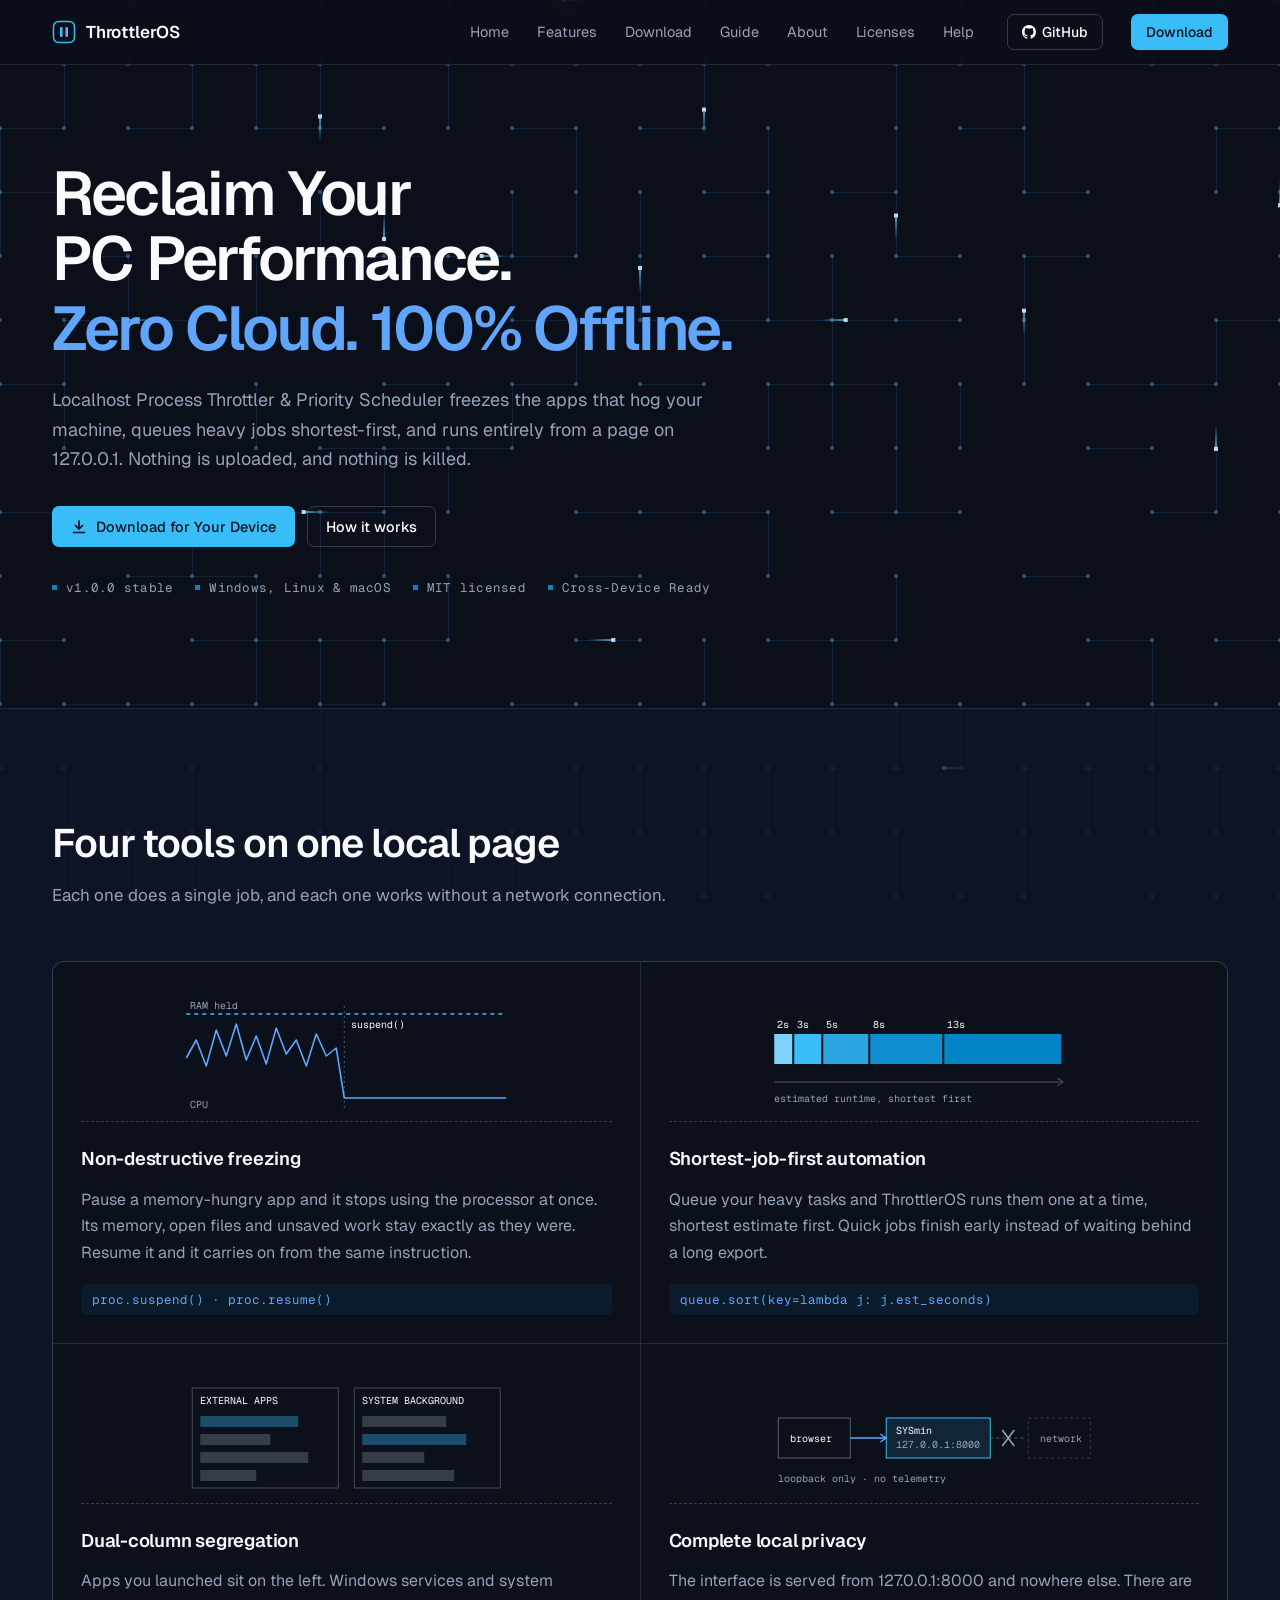
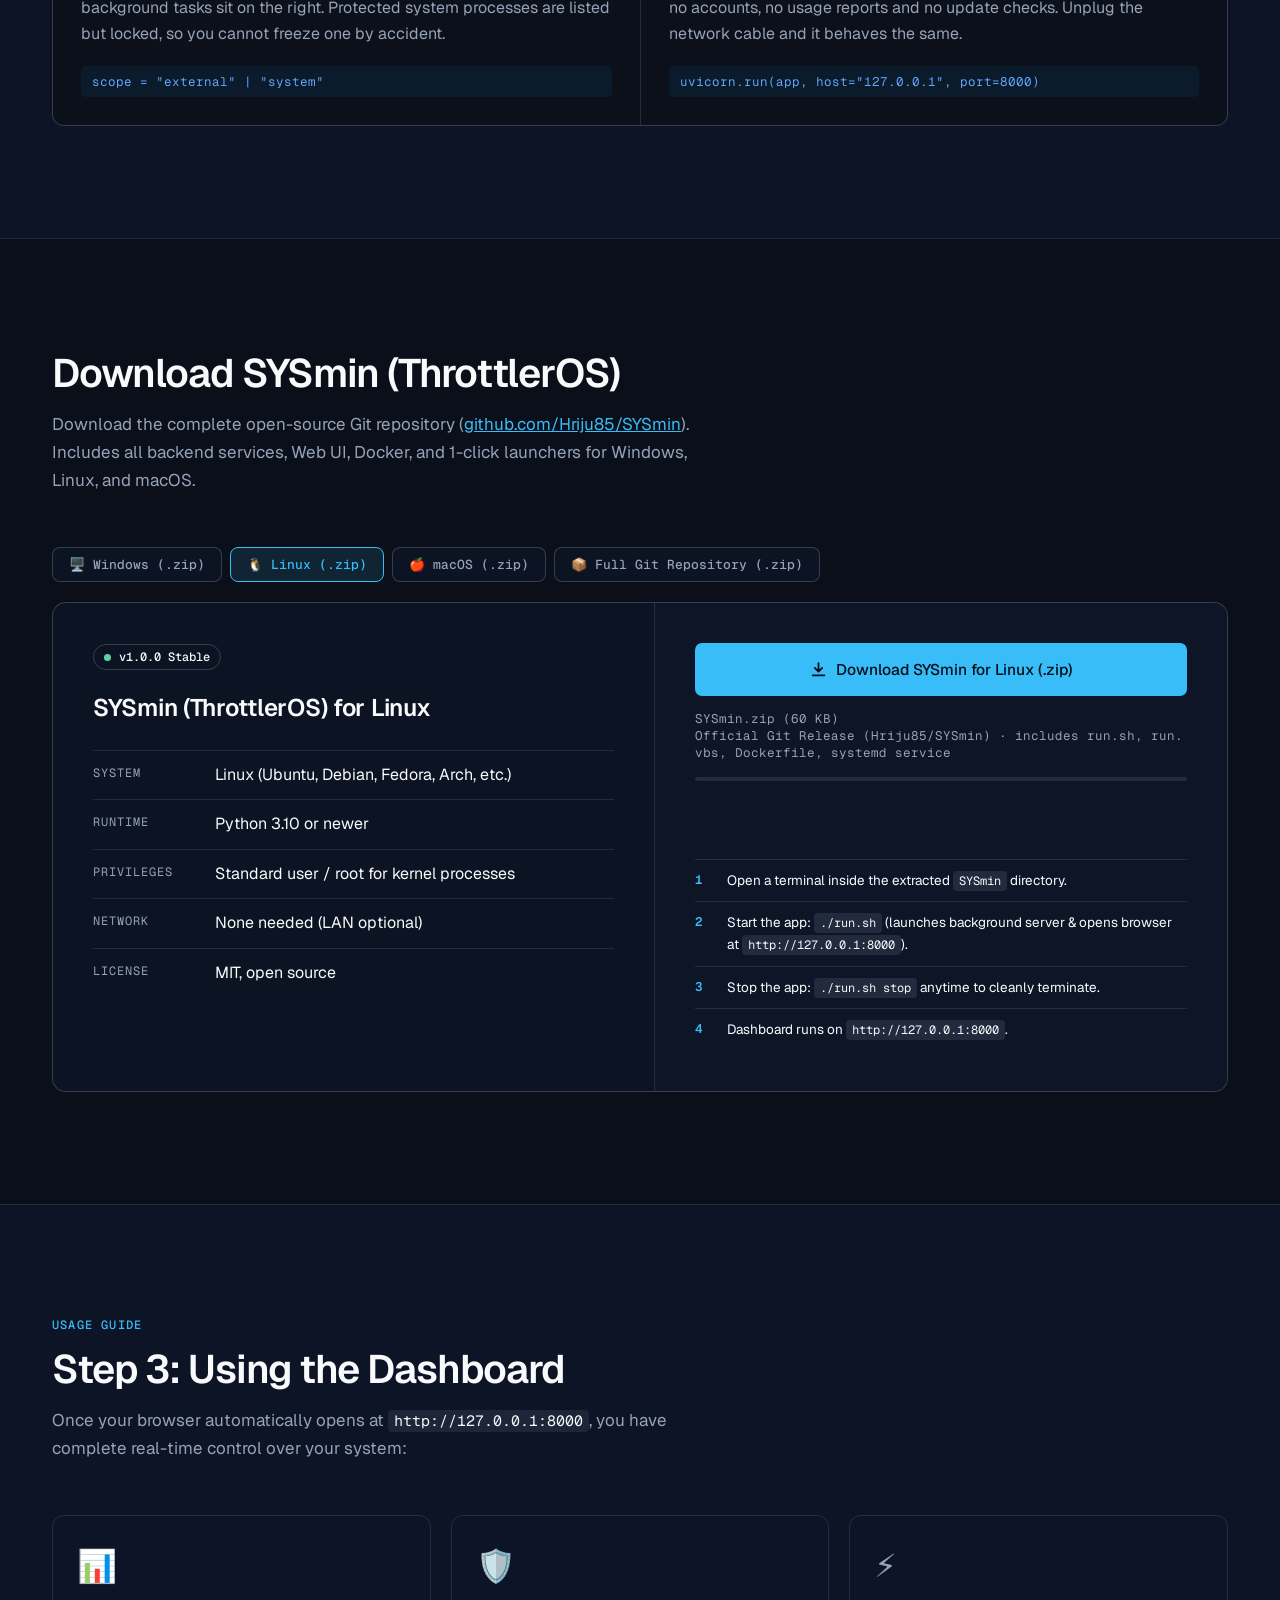
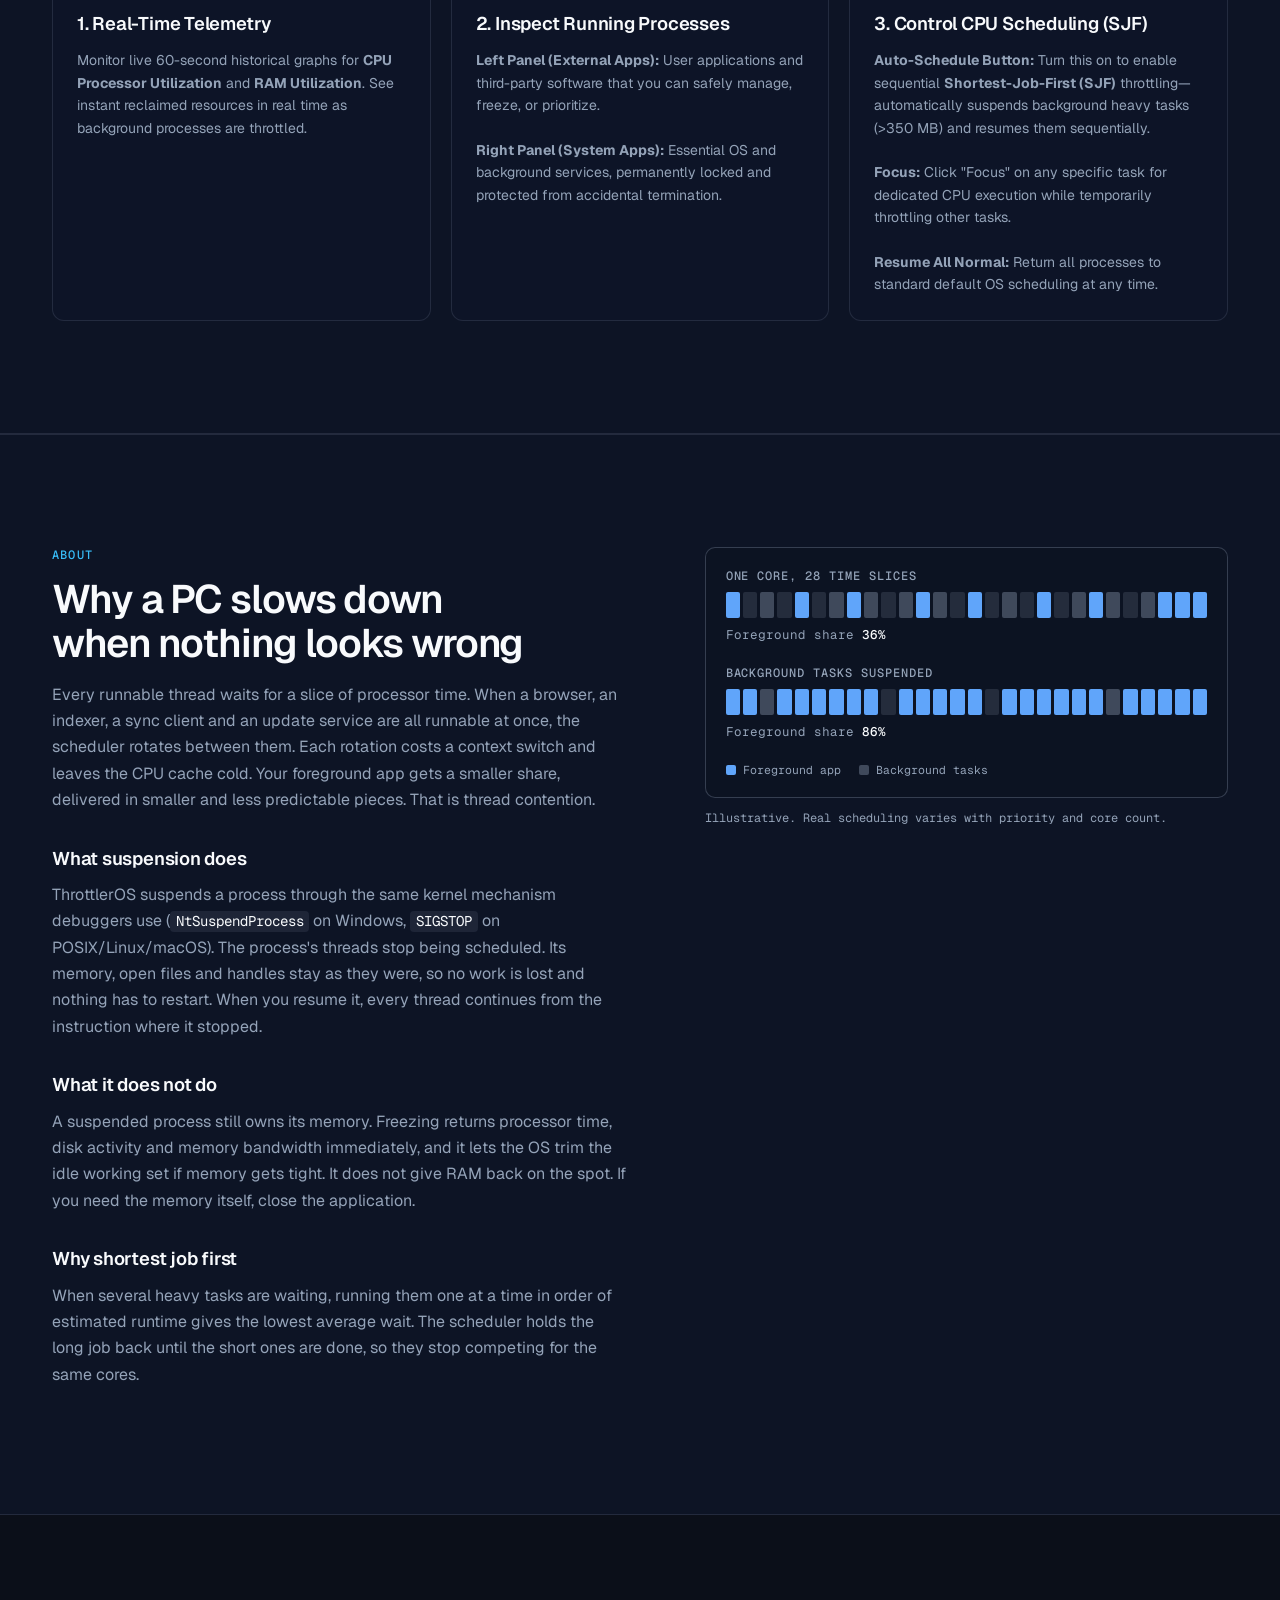
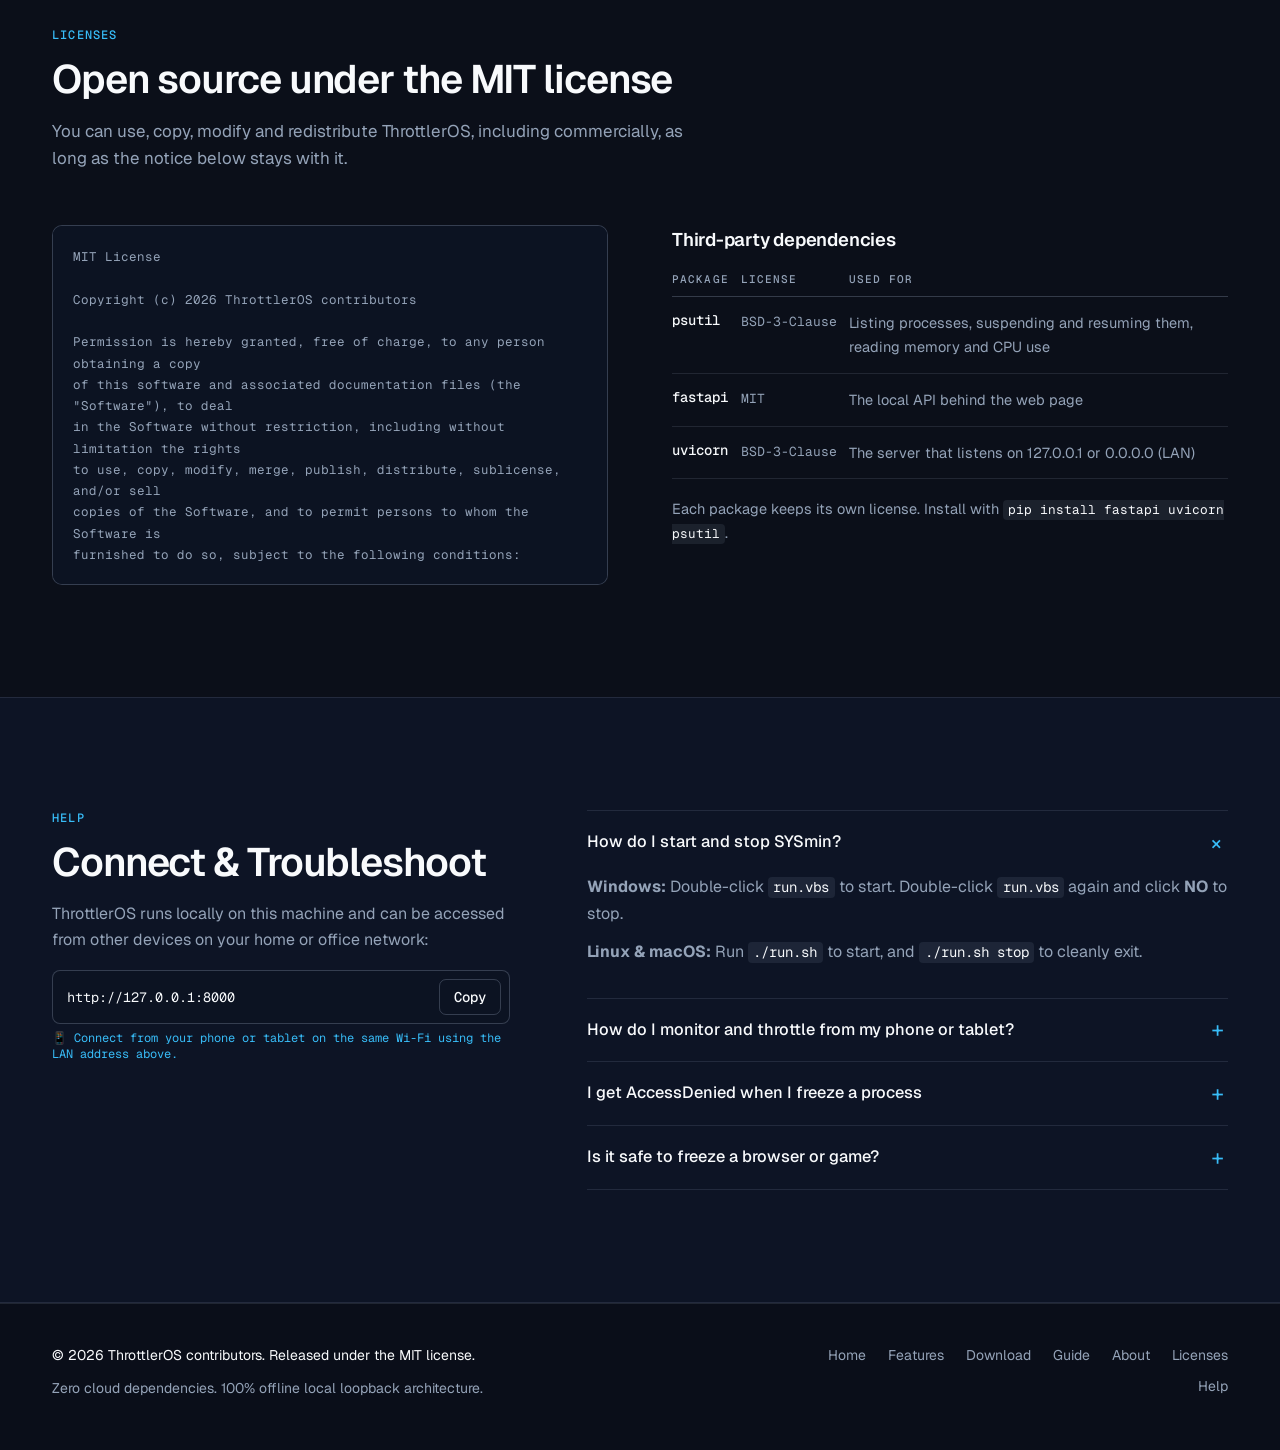
==== commit da29d018: "feat: add dedicated website directory and documentation for public landing page" ====
--- a/website/index.html
+++ b/website/index.html
@@ -8,677 +8,7 @@
   <link rel="preconnect" href="https://fonts.googleapis.com">
   <link rel="preconnect" href="https://fonts.gstatic.com" crossorigin>
   <link href="https://fonts.googleapis.com/css2?family=Geist:wght@400;500;600;700&family=Geist+Mono:wght@400;500&display=swap" rel="stylesheet">
-  <style>
-    :root {
-      --bg: #0b0f19;
-      --bg2: #0f172a;
-      --panel: #0c1322;
-      --ink: #f8fafc;
-      --muted: #94a3b8;
-      --sky: #38bdf8;
-      --blue: #60a5fa;
-      --deep: #0284c7;
-      --line: rgba(148, 163, 184, 0.16);
-      --line2: rgba(148, 163, 184, 0.3);
-      --sans: "Geist", ui-sans-serif, system-ui, -apple-system, "Segoe UI", Roboto, sans-serif;
-      --mono: "Geist Mono", ui-monospace, "SF Mono", "Cascadia Code", Consolas, monospace;
-      --ok: #5fd3a0;
-      --warn: #f59e0b;
-      --err: #ef4444;
-      color-scheme: dark;
-    }
-    * { box-sizing: border-box; }
-    html { scroll-behavior: smooth; }
-    @media (prefers-reduced-motion: reduce) {
-      html { scroll-behavior: auto; }
-      * { transition: none !important; animation: none !important; }
-    }
-    body {
-      margin: 0;
-      background: var(--bg);
-      color: var(--muted);
-      font: 400 16px/1.65 var(--sans);
-      -webkit-font-smoothing: antialiased;
-      overflow-x: hidden;
-    }
-    body::before {
-      content: "";
-      position: fixed;
-      inset: 0 0 auto;
-      height: env(safe-area-inset-top, 0px);
-      background: var(--bg);
-      z-index: 60;
-    }
-    #field {
-      position: fixed;
-      inset: 0;
-      width: 100%;
-      height: 100%;
-      z-index: 0;
-      pointer-events: none;
-    }
-    main, footer.site { position: relative; z-index: 1; }
-    a { color: var(--blue); }
-    :focus-visible { outline: 2px solid var(--sky); outline-offset: 2px; border-radius: 4px; }
-    code {
-      font-family: var(--mono);
-      font-size: 0.88em;
-      background: rgba(148, 163, 184, 0.12);
-      padding: 0.1em 0.4em;
-      border-radius: 4px;
-      color: var(--ink);
-    }
-    .wrap {
-      width: 100%;
-      max-width: 1224px;
-      margin-inline: auto;
-      padding-left: max(24px, env(safe-area-inset-left, 0px));
-      padding-right: max(24px, env(safe-area-inset-right, 0px));
-    }
-
-    /* header */
-    header.site {
-      position: sticky;
-      top: env(safe-area-inset-top, 0px);
-      z-index: 50;
-      background: rgba(11, 15, 25, 0.82);
-      -webkit-backdrop-filter: blur(14px);
-      backdrop-filter: blur(14px);
-      border-bottom: 1px solid var(--line);
-    }
-    .bar { display: flex; align-items: center; gap: 20px; height: 64px; position: relative; }
-    .brand {
-      display: flex;
-      align-items: center;
-      gap: 10px;
-      color: var(--ink);
-      font-weight: 600;
-      letter-spacing: -0.01em;
-      text-decoration: none;
-      font-size: 17px;
-    }
-    .brand svg { display: block; }
-    nav.primary { margin-left: auto; display: flex; gap: 2px; }
-    nav.primary a {
-      position: relative;
-      color: var(--muted);
-      text-decoration: none;
-      padding: 8px 13px;
-      font-size: 14.5px;
-      transition: color 0.15s;
-    }
-    nav.primary a:hover, nav.primary a[aria-current="true"] { color: var(--ink); }
-    nav.primary a[aria-current="true"]::after {
-      content: "";
-      position: absolute;
-      left: 13px;
-      right: 13px;
-      bottom: 2px;
-      height: 2px;
-      background: var(--sky);
-      border-radius: 2px;
-    }
-    .btn {
-      display: inline-flex;
-      align-items: center;
-      justify-content: center;
-      gap: 9px;
-      font: 500 14.5px var(--sans);
-      text-decoration: none;
-      padding: 10px 18px;
-      border-radius: 7px;
-      border: 1px solid transparent;
-      cursor: pointer;
-      transition: background 0.15s, border-color 0.15s, color 0.15s;
-    }
-    .btn.primary { background: var(--sky); color: #04121c; }
-    .btn.primary:hover { background: #7dd3fc; }
-    .btn.ghost { color: var(--ink); border-color: var(--line2); background: transparent; }
-    .btn.ghost:hover { border-color: var(--blue); color: var(--blue); }
-    .btn.sm { padding: 8px 14px; font-size: 14px; }
-    .btn.lg { padding: 15px 22px; font-size: 15.5px; width: 100%; }
-    .menu {
-      display: none;
-      background: none;
-      border: 1px solid var(--line2);
-      color: var(--ink);
-      border-radius: 7px;
-      width: 40px;
-      height: 38px;
-      cursor: pointer;
-      align-items: center;
-      justify-content: center;
-    }
-
-    /* hero */
-    .hero { padding-block: clamp(52px, 8vw, 104px) clamp(64px, 9vw, 112px); }
-    .hero-grid {
-      display: grid;
-      grid-template-columns: minmax(0, 1fr) minmax(0, 1.15fr);
-      gap: clamp(36px, 5vw, 72px);
-      align-items: center;
-    }
-    .hero-grid > * { min-width: 0; }
-    h1 {
-      margin: 0;
-      color: var(--ink);
-      font-weight: 600;
-      font-size: clamp(2.3rem, 4.9vw, 3.85rem);
-      line-height: 1.05;
-      letter-spacing: -0.035em;
-      text-wrap: balance;
-    }
-    h1 em { display: block; font-style: normal; color: var(--blue); margin-top: 6px; }
-    .lede { max-width: 46ch; font-size: 1.125rem; margin: 24px 0 32px; }
-    .cta { display: flex; flex-wrap: wrap; gap: 12px; }
-    .facts {
-      display: flex;
-      flex-wrap: wrap;
-      gap: 8px 22px;
-      margin: 32px 0 0;
-      padding: 0;
-      list-style: none;
-      font: 400 12.5px var(--mono);
-      letter-spacing: 0.02em;
-    }
-    .facts li::before {
-      content: "";
-      display: inline-block;
-      width: 5px;
-      height: 5px;
-      margin-right: 9px;
-      background: var(--deep);
-      vertical-align: 2px;
-    }
-
-    /* app window */
-    .win {
-      background: var(--panel);
-      border: 1px solid var(--line2);
-      border-radius: 10px;
-      box-shadow: 0 40px 90px -40px rgba(0, 0, 0, 0.85);
-      overflow: hidden;
-    }
-    .win-top {
-      display: flex;
-      align-items: center;
-      gap: 12px;
-      padding: 10px 14px;
-      border-bottom: 1px solid var(--line);
-      font: 400 12px var(--mono);
-    }
-    .dots { display: flex; gap: 6px; }
-    .dots span { width: 9px; height: 9px; border-radius: 50%; border: 1px solid var(--line2); }
-    .url {
-      flex: 1;
-      min-width: 0;
-      overflow: hidden;
-      text-overflow: ellipsis;
-      white-space: nowrap;
-      background: var(--bg);
-      border: 1px solid var(--line);
-      border-radius: 6px;
-      padding: 4px 10px;
-      color: var(--muted);
-      display: flex;
-      align-items: center;
-      justify-content: space-between;
-    }
-    .conn-tag {
-      font-size: 10px;
-      padding: 2px 6px;
-      border-radius: 4px;
-      text-transform: uppercase;
-      font-weight: 600;
-      letter-spacing: 0.05em;
-    }
-    .conn-tag.live { background: rgba(95, 211, 160, 0.15); color: var(--ok); border: 1px solid rgba(95, 211, 160, 0.3); }
-    .conn-tag.mock { background: rgba(245, 158, 11, 0.15); color: var(--warn); border: 1px solid rgba(245, 158, 11, 0.3); }
-
-    .stats {
-      display: grid;
-      grid-template-columns: repeat(3, 1fr);
-      border-bottom: 1px solid var(--line);
-    }
-    .stat { padding: 12px 14px; border-right: 1px solid var(--line); min-width: 0; }
-    .stat:last-child { border-right: 0; }
-    .stat b {
-      display: block;
-      font: 500 17px var(--mono);
-      color: var(--ink);
-      font-variant-numeric: tabular-nums;
-    }
-    .stat span {
-      font: 400 11px var(--mono);
-      letter-spacing: 0.08em;
-      text-transform: uppercase;
-    }
-    .cols { display: grid; grid-template-columns: 1fr 1fr; max-height: 290px; overflow-y: auto; }
-    .col { min-width: 0; }
-    .col + .col { border-left: 1px solid var(--line); }
-    .ch {
-      position: sticky;
-      top: 0;
-      z-index: 2;
-      padding: 9px 14px;
-      font: 500 11px var(--mono);
-      letter-spacing: 0.1em;
-      text-transform: uppercase;
-      border-bottom: 1px solid var(--line);
-      background: rgba(15, 23, 42, 0.95);
-      backdrop-filter: blur(8px);
-    }
-    .row {
-      display: grid;
-      grid-template-columns: minmax(0, 1fr) auto auto;
-      gap: 8px;
-      align-items: center;
-      padding: 9px 12px 9px 14px;
-      border-bottom: 1px solid var(--line);
-      transition: background 0.2s;
-    }
-    .row.frozen { background: rgba(56, 189, 248, 0.07); }
-    .pcell { min-width: 0; }
-    .pn {
-      font: 500 13px var(--mono);
-      color: var(--ink);
-      overflow: hidden;
-      text-overflow: ellipsis;
-      white-space: nowrap;
-    }
-    .row.frozen .pn { color: var(--sky); }
-    .ps {
-      font: 400 11.5px var(--mono);
-      overflow: hidden;
-      text-overflow: ellipsis;
-      white-space: nowrap;
-      color: var(--muted);
-    }
-    .pc {
-      font: 400 12.5px var(--mono);
-      width: 44px;
-      text-align: right;
-      font-variant-numeric: tabular-nums;
-    }
-    .act {
-      font: 600 12px var(--mono);
-      padding: 5px 8px;
-      min-width: 62px;
-      border: 1px solid var(--deep);
-      background: var(--deep);
-      color: #fff;
-      border-radius: 5px;
-      cursor: pointer;
-      transition: background 0.15s, border-color 0.15s;
-    }
-    .act:hover:not(:disabled) { background: #0396e0; border-color: #0396e0; }
-    .row.frozen .act { border-color: var(--sky); background: var(--sky); color: #04121c; }
-    .row.frozen .act:hover:not(:disabled) { background: #7dd3fc; border-color: #7dd3fc; }
-    .act:disabled {
-      opacity: 0.45;
-      cursor: not-allowed;
-      border-color: var(--line2);
-      background: rgba(148, 163, 184, 0.1);
-      color: var(--muted);
-    }
-
-    .queue {
-      display: flex;
-      flex-wrap: wrap;
-      align-items: center;
-      gap: 8px;
-      padding: 12px 14px;
-      font: 400 12px var(--mono);
-      background: rgba(15, 23, 42, 0.5);
-      border-top: 1px solid var(--line);
-    }
-    .queue .ql { letter-spacing: 0.08em; text-transform: uppercase; margin-right: 4px; }
-    .chip {
-      border: 1px solid var(--line2);
-      border-radius: 5px;
-      padding: 3px 8px;
-      color: var(--ink);
-      font-size: 11.5px;
-    }
-    .chip.run { border-color: var(--sky); color: var(--sky); background: rgba(56, 189, 248, 0.08); }
-    .chip.run::before {
-      content: "";
-      display: inline-block;
-      width: 6px;
-      height: 6px;
-      background: var(--sky);
-      border-radius: 50%;
-      margin-right: 7px;
-    }
-    .hint { margin: 12px 0 0; font: 400 12px var(--mono); }
-
-    /* sections */
-    section { scroll-margin-top: 72px; padding-block: clamp(64px, 9vw, 112px); }
-    .band { background: rgba(15, 23, 42, 0.78); border-block: 1px solid var(--line); }
-    h2 {
-      margin: 0 0 16px;
-      color: var(--ink);
-      font-weight: 600;
-      font-size: clamp(1.7rem, 3.1vw, 2.5rem);
-      line-height: 1.12;
-      letter-spacing: -0.028em;
-      text-wrap: balance;
-    }
-    h3 { margin: 0; color: var(--ink); font-weight: 600; font-size: 1.15rem; letter-spacing: -0.012em; }
-    .intro { max-width: 58ch; margin: 0 0 clamp(32px, 5vw, 52px); font-size: 1.06rem; }
-    .label {
-      font: 500 12px var(--mono);
-      letter-spacing: 0.1em;
-      text-transform: uppercase;
-      color: var(--sky);
-      margin: 0 0 14px;
-    }
-
-    /* features */
-    .grid2 {
-      display: grid;
-      grid-template-columns: 1fr 1fr;
-      gap: 1px;
-      background: var(--line);
-      border: 1px solid var(--line);
-      border-radius: 12px;
-      overflow: hidden;
-    }
-    .cell {
-      background: rgba(11, 15, 25, 0.94);
-      padding: 28px;
-      display: flex;
-      flex-direction: column;
-      gap: 12px;
-      min-width: 0;
-    }
-    .viz {
-      height: 132px;
-      border-bottom: 1px dashed var(--line2);
-      margin-bottom: 10px;
-      display: flex;
-      align-items: center;
-    }
-    .viz svg { width: 100%; height: 112px; display: block; }
-    .cell p { margin: 0; max-width: 52ch; }
-    .code { margin-top: auto; padding-top: 6px; }
-    .code span {
-      display: block;
-      font: 400 12.5px var(--mono);
-      color: var(--blue);
-      background: rgba(2, 132, 199, 0.1);
-      padding: 7px 11px;
-      border-radius: 5px;
-      overflow-x: auto;
-      white-space: nowrap;
-    }
-    .tl { font: 400 10px var(--mono); fill: var(--muted); }
-    .tl.hi { fill: var(--ink); }
-
-    /* download */
-    .platform-selector {
-      display: flex;
-      flex-wrap: wrap;
-      gap: 8px;
-      margin-bottom: 20px;
-    }
-    .plat-btn {
-      padding: 8px 16px;
-      border-radius: 8px;
-      background: var(--panel);
-      border: 1px solid var(--line2);
-      color: var(--muted);
-      font: 500 13px var(--mono);
-      cursor: pointer;
-      transition: all 0.15s;
-    }
-    .plat-btn:hover { color: var(--ink); border-color: var(--sky); }
-    .plat-btn.active {
-      background: rgba(56, 189, 248, 0.12);
-      border-color: var(--sky);
-      color: var(--sky);
-    }
-
-    .dl-card {
-      display: grid;
-      grid-template-columns: minmax(0, 1.05fr) minmax(0, 1fr);
-      border: 1px solid var(--line2);
-      border-radius: 14px;
-      background: var(--panel);
-      overflow: hidden;
-    }
-    .dl-card > div { padding: clamp(24px, 4vw, 40px); min-width: 0; }
-    .dl-card > div + div { border-left: 1px solid var(--line); background: rgba(15, 23, 42, 0.6); }
-    .badge {
-      display: inline-flex;
-      align-items: center;
-      gap: 8px;
-      font: 500 12px var(--mono);
-      color: var(--ink);
-      border: 1px solid var(--line2);
-      padding: 4px 10px;
-      border-radius: 999px;
-      margin-bottom: 18px;
-    }
-    .badge i { width: 7px; height: 7px; border-radius: 50%; background: var(--ok); }
-    .req { margin: 22px 0 0; }
-    .req div {
-      display: grid;
-      grid-template-columns: 110px minmax(0, 1fr);
-      gap: 12px;
-      padding: 11px 0;
-      border-top: 1px solid var(--line);
-    }
-    .req dt {
-      font: 400 12px var(--mono);
-      letter-spacing: 0.08em;
-      text-transform: uppercase;
-      padding-top: 3px;
-    }
-    .req dd { margin: 0; color: var(--ink); }
-    .file { font: 400 12.5px var(--mono); margin: 14px 0 0; word-break: break-all; }
-    .prog { height: 4px; background: var(--line); border-radius: 4px; overflow: hidden; margin-top: 16px; }
-    .prog i { display: block; height: 100%; width: 0; background: var(--sky); transition: width 0.1s linear; }
-    .status { min-height: 3.2em; margin: 12px 0 0; font: 400 12.5px/1.55 var(--mono); }
-    .steps { margin: 26px 0 0; padding: 0; list-style: none; counter-reset: s; }
-    .steps li {
-      counter-increment: s;
-      display: grid;
-      grid-template-columns: 28px minmax(0, 1fr);
-      padding: 9px 0;
-      border-top: 1px solid var(--line);
-      color: var(--ink);
-    }
-    .steps li::before { content: counter(s); font: 500 12px var(--mono); color: var(--sky); padding-top: 3px; }
-
-    /* about */
-    .split {
-      display: grid;
-      grid-template-columns: minmax(0, 1.1fr) minmax(0, 1fr);
-      gap: clamp(32px, 6vw, 80px);
-      align-items: start;
-    }
-    .split > * { min-width: 0; }
-    .prose h3 { margin: 30px 0 8px; }
-    .prose p { margin: 0 0 14px; max-width: 62ch; }
-    .sticky { position: sticky; top: 96px; }
-    .slices { border: 1px solid var(--line2); border-radius: 10px; background: var(--panel); padding: 20px; }
-    .slices h4 {
-      margin: 0 0 8px;
-      font: 500 12px var(--mono);
-      letter-spacing: 0.08em;
-      text-transform: uppercase;
-      color: var(--muted);
-    }
-    .strip { display: flex; gap: 3px; margin-bottom: 8px; }
-    .strip span { flex: 1; height: 26px; border-radius: 2px; background: rgba(148, 163, 184, 0.28); }
-    .strip span.f { background: var(--blue); }
-    .strip span.g1 { background: rgba(148, 163, 184, 0.18); }
-    .strip span.g2 { background: rgba(148, 163, 184, 0.38); }
-    .share { font: 400 12.5px var(--mono); margin: 0 0 22px; }
-    .share b { color: var(--ink); font-weight: 500; }
-    .legend { display: flex; flex-wrap: wrap; gap: 6px 18px; font: 400 11.5px var(--mono); margin-top: 4px; }
-    .legend i { display: inline-block; width: 10px; height: 10px; border-radius: 2px; margin-right: 7px; vertical-align: -1px; }
-
-    /* licenses */
-    .lic-grid {
-      display: grid;
-      grid-template-columns: minmax(0, 1fr) minmax(0, 1fr);
-      gap: clamp(24px, 5vw, 64px);
-      align-items: start;
-    }
-    .lic-grid > * { min-width: 0; }
-    pre.mit {
-      margin: 0;
-      max-height: 360px;
-      overflow: auto;
-      background: var(--panel);
-      border: 1px solid var(--line2);
-      border-radius: 10px;
-      padding: 20px;
-      font: 400 12.5px/1.7 var(--mono);
-      white-space: pre-wrap;
-      color: var(--muted);
-    }
-    .scroll-x { overflow-x: auto; }
-    table { width: 100%; border-collapse: collapse; font-size: 14.5px; min-width: 460px; }
-    th {
-      text-align: left;
-      font: 500 11px var(--mono);
-      letter-spacing: 0.1em;
-      text-transform: uppercase;
-      padding: 0 12px 10px 0;
-      border-bottom: 1px solid var(--line2);
-    }
-    td { padding: 14px 12px 14px 0; border-bottom: 1px solid var(--line); vertical-align: top; }
-    td:first-child { color: var(--ink); font: 500 14px var(--mono); }
-    td.lc { font-family: var(--mono); font-size: 13px; white-space: nowrap; }
-    .note { margin-top: 18px; max-width: 56ch; font-size: 14.5px; }
-
-    /* help */
-    .help-grid {
-      display: grid;
-      grid-template-columns: minmax(0, 5fr) minmax(0, 7fr);
-      gap: clamp(28px, 6vw, 80px);
-      align-items: start;
-    }
-    .help-grid > * { min-width: 0; }
-    .addr {
-      display: flex;
-      align-items: center;
-      gap: 10px;
-      margin-top: 14px;
-      background: var(--panel);
-      border: 1px solid var(--line2);
-      border-radius: 8px;
-      padding: 8px 8px 8px 14px;
-    }
-    .addr code {
-      background: none;
-      padding: 0;
-      font-size: 13.5px;
-      flex: 1;
-      min-width: 0;
-      overflow-x: auto;
-      white-space: nowrap;
-    }
-    .addr button { font: 500 12px var(--mono); }
-    .lan-note { font: 400 12px var(--mono); color: var(--sky); margin: 6px 0 0; }
-
-    details.faq { border-top: 1px solid var(--line); }
-    details.faq:last-child { border-bottom: 1px solid var(--line); }
-    details.faq summary {
-      cursor: pointer;
-      list-style: none;
-      padding: 18px 36px 18px 0;
-      color: var(--ink);
-      font-weight: 500;
-      font-size: 1.02rem;
-      position: relative;
-    }
-    details.faq summary::-webkit-details-marker { display: none; }
-    details.faq summary::after {
-      content: "+";
-      position: absolute;
-      right: 4px;
-      top: 50%;
-      transform: translateY(-52%);
-      font: 400 22px var(--mono);
-      color: var(--sky);
-      transition: transform 0.2s;
-    }
-    details.faq[open] summary::after { transform: translateY(-52%) rotate(45deg); }
-    details.faq .a { padding: 0 0 20px; }
-    details.faq .a p { margin: 0 0 12px; max-width: 64ch; }
-    details.faq pre {
-      margin: 0 0 14px;
-      overflow-x: auto;
-      background: var(--panel);
-      border: 1px solid var(--line);
-      border-radius: 8px;
-      padding: 14px 16px;
-      font: 400 12.5px/1.65 var(--mono);
-      color: var(--ink);
-    }
-
-    /* footer */
-    footer.site {
-      border-top: 1px solid var(--line);
-      background: rgba(11, 15, 25, 0.92);
-      padding-block: 40px;
-      font-size: 14px;
-    }
-    .foot {
-      display: grid;
-      grid-template-columns: minmax(0, 1.6fr) minmax(0, 1fr);
-      gap: 32px;
-    }
-    .foot p { margin: 0 0 10px; max-width: 64ch; }
-    .foot nav {
-      display: flex;
-      flex-wrap: wrap;
-      gap: 8px 22px;
-      align-content: start;
-      justify-content: flex-end;
-    }
-    .foot nav a { color: var(--muted); text-decoration: none; }
-    .foot nav a:hover { color: var(--ink); }
-
-    @media (max-width: 960px) {
-      .hero-grid, .split, .help-grid, .lic-grid, .dl-card, .foot { grid-template-columns: minmax(0, 1fr); }
-      .dl-card > div + div { border-left: 0; border-top: 1px solid var(--line); }
-      .sticky { position: static; }
-      .foot nav { justify-content: flex-start; }
-    }
-    @media (max-width: 760px) {
-      .menu { display: inline-flex; }
-      .bar .btn.dl { margin-left: auto; }
-      nav.primary {
-        position: absolute;
-        top: 100%;
-        left: calc(-1 * max(24px, env(safe-area-inset-left, 0px)));
-        right: calc(-1 * max(24px, env(safe-area-inset-right, 0px)));
-        flex-direction: column;
-        gap: 0;
-        background: var(--bg2);
-        border-bottom: 1px solid var(--line2);
-        padding: 8px max(24px, env(safe-area-inset-right, 0px)) 12px max(24px, env(safe-area-inset-left, 0px));
-        display: none;
-      }
-      header.open nav.primary { display: flex; }
-      nav.primary a { padding: 12px 0; }
-      nav.primary a[aria-current="true"]::after { left: 0; right: auto; width: 24px; bottom: 6px; }
-      .grid2 { grid-template-columns: minmax(0, 1fr); }
-      .cell { padding: 22px; }
-    }
-    @media (min-width: 761px) { .bar .btn.dl { margin-left: 8px; } }
-    @media (max-width: 520px) {
-      .cols { grid-template-columns: minmax(0, 1fr); }
-      .col + .col { border-left: 0; border-top: 1px solid var(--line); }
-      .stat b { font-size: 15px; }
-      .req div { grid-template-columns: 1fr; gap: 2px; }
-    }
-  </style>
+  <link rel="stylesheet" href="style.css">
 </head>
 <body>
 
@@ -699,11 +29,13 @@
         <a href="#home" data-s="home">Home</a>
         <a href="#features" data-s="features">Features</a>
         <a href="#get" data-s="get">Download</a>
+        <a href="#guide" data-s="guide">Guide</a>
         <a href="#about" data-s="about">About</a>
         <a href="#licenses" data-s="licenses">Licenses</a>
         <a href="#help" data-s="help">Help</a>
       </nav>
-      <a class="btn primary sm dl" href="#get">Download</a>
+      <a class="btn ghost sm" href="https://github.com/Hriju85/SYSmin" target="_blank" rel="noopener noreferrer" style="gap:6px;"><svg width="14" height="14" viewBox="0 0 16 16" fill="currentColor" aria-hidden="true"><path d="M8 0C3.58 0 0 3.58 0 8c0 3.54 2.29 6.53 5.47 7.59.4.07.55-.17.55-.38 0-.19-.01-.82-.01-1.49-2.01.37-2.53-.49-2.69-.94-.09-.23-.48-.94-.82-1.13-.28-.15-.68-.52-.01-.53.63-.01 1.08.58 1.23.82.72 1.21 1.87.87 2.33.66.07-.52.28-.87.51-1.07-1.78-.2-3.64-.89-3.64-3.95 0-.87.31-1.59.82-2.15-.08-.2-.36-1.02.08-2.12 0 0 .67-.21 2.2.82.64-.18 1.32-.27 2-.27.68 0 1.36.09 2 .27 1.53-1.04 2.2-.82 2.2-.82.44 1.1.16 1.92.08 2.12.51.56.82 1.27.82 2.15 0 3.07-1.87 3.75-3.65 3.95.29.25.54.73.54 1.48 0 1.07-.01 1.93-.01 2.2 0 .21.15.46.55.38A8.013 8.013 0 0016 8c0-4.42-3.58-8-8-8z"/></svg>GitHub</a>
+      <a class="btn primary sm dl" href="#get" id="navDlBtn">Download</a>
       <button class="menu" id="menu" type="button" aria-expanded="false" aria-controls="nav" aria-label="Menu">
         <svg width="18" height="18" viewBox="0 0 18 18" fill="none" aria-hidden="true">
           <path d="M2 5h14M2 9h14M2 13h14" stroke="currentColor" stroke-width="1.6" stroke-linecap="round"/>
@@ -716,54 +48,24 @@
 <main>
 <section id="home" class="hero" style="padding-top: clamp(52px, 8vw, 96px)">
   <div class="wrap">
-    <div class="hero-grid">
-      <div>
-        <h1>Reclaim Your PC Performance.<em>Zero Cloud. 100% Offline.</em></h1>
-        <p class="lede">Localhost Process Throttler &amp; Priority Scheduler freezes the apps that hog your machine, queues heavy jobs shortest-first, and runs entirely from a page on 127.0.0.1. Nothing is uploaded, and nothing is killed.</p>
-        <div class="cta">
-          <a class="btn primary" href="#get">
-            <svg width="16" height="16" viewBox="0 0 16 16" fill="none" aria-hidden="true">
-              <path d="M8 2v8m0 0L4.5 6.5M8 10l3.5-3.5M2.5 13.5h11" stroke="currentColor" stroke-width="1.7" stroke-linecap="round" stroke-linejoin="round"/>
-            </svg>
-            Download for Your Device
-          </a>
-          <a class="btn ghost" href="#about">How it works</a>
-        </div>
-        <ul class="facts">
-          <li>v1.0.0 stable</li>
-          <li>Windows, Linux &amp; macOS</li>
-          <li>MIT licensed</li>
-          <li>Cross-Device Ready</li>
-        </ul>
-      </div>
-
-      <div>
-        <div class="win" id="win">
-          <div class="win-top">
-            <div class="dots" aria-hidden="true"><span></span><span></span><span></span></div>
-            <div class="url">
-              <span id="winUrl">http://127.0.0.1:8742</span>
-              <span id="connTag" class="conn-tag mock">PREVIEW MOCK</span>
-            </div>
-          </div>
-          <div class="stats" aria-live="polite">
-            <div class="stat"><b id="sReclaim">0.0%</b><span>CPU reclaimed</span></div>
-            <div class="stat"><b id="sHeld">0 MB</b><span>RAM held intact</span></div>
-            <div class="stat"><b id="sFrozen">0</b><span>Frozen</span></div>
-          </div>
-          <div class="cols">
-            <div class="col"><div class="ch">External apps</div><div id="colExt"></div></div>
-            <div class="col"><div class="ch">System background</div><div id="colSys"></div></div>
-          </div>
-          <div class="queue" id="queueChips">
-            <span class="ql">SJF queue</span>
-            <span class="chip run">unzip logs · 4 s</span>
-            <span class="chip">reindex photos · 38 s</span>
-            <span class="chip">export video · 3 min 40 s</span>
-          </div>
-        </div>
-        <p class="hint" id="winHint">Sample processes. Press Freeze or Resume to try it.</p>
-      </div>
+    <div class="hero-content">
+      <h1>Reclaim Your PC Performance.<em>Zero Cloud. 100% Offline.</em></h1>
+      <p class="lede">Localhost Process Throttler &amp; Priority Scheduler freezes the apps that hog your machine, queues heavy jobs shortest-first, and runs entirely from a page on 127.0.0.1. Nothing is uploaded, and nothing is killed.</p>
+      <div class="cta">
+        <a class="btn primary" href="#get" id="heroDlBtn">
+          <svg width="16" height="16" viewBox="0 0 16 16" fill="none" aria-hidden="true">
+            <path d="M8 2v8m0 0L4.5 6.5M8 10l3.5-3.5M2.5 13.5h11" stroke="currentColor" stroke-width="1.7" stroke-linecap="round" stroke-linejoin="round"/>
+          </svg>
+          Download for Your Device
+        </a>
+        <a class="btn ghost" href="#about">How it works</a>
+      </div>
+      <ul class="facts">
+        <li>v1.0.0 stable</li>
+        <li>Windows, Linux &amp; macOS</li>
+        <li>MIT licensed</li>
+        <li>Cross-Device Ready</li>
+      </ul>
     </div>
   </div>
 </section>
@@ -841,8 +143,8 @@
             <rect x="4" y="36" width="72" height="40" fill="none" stroke="rgba(148,163,184,.55)"/>
             <text class="tl hi" x="16" y="60">browser</text>
             <rect x="112" y="36" width="104" height="40" fill="rgba(56,189,248,.12)" stroke="#38bdf8"/>
-            <text class="tl hi" x="122" y="52">ThrottlerOS</text>
-            <text class="tl" x="122" y="66">127.0.0.1:8742</text>
+            <text class="tl hi" x="122" y="52">SYSmin</text>
+            <text class="tl" x="122" y="66">127.0.0.1:8000</text>
             <path d="M76 56 L112 56 M106 52 L112 56 L106 60" fill="none" stroke="#60a5fa" stroke-width="1.4"/>
             <path d="M216 56 L252 56" fill="none" stroke="rgba(148,163,184,.5)" stroke-width="1.2" stroke-dasharray="3 3"/>
             <path d="M228 48 L240 64 M240 48 L228 64" fill="none" stroke="#94a3b8" stroke-width="1.6"/>
@@ -852,8 +154,8 @@
           </svg>
         </div>
         <h3>Complete local privacy</h3>
-        <p>The interface is served from 127.0.0.1 and nowhere else. There are no accounts, no usage reports and no update checks. Unplug the network cable and it behaves the same.</p>
-        <div class="code"><span>uvicorn.run(app, host="127.0.0.1", port=8742)</span></div>
+        <p>The interface is served from 127.0.0.1:8000 and nowhere else. There are no accounts, no usage reports and no update checks. Unplug the network cable and it behaves the same.</p>
+        <div class="code"><span>uvicorn.run(app, host="127.0.0.1", port=8000)</span></div>
       </article>
     </div>
   </div>
@@ -861,24 +163,24 @@
 
 <section id="get">
   <div class="wrap">
-    <h2>Download ThrottlerOS &amp; SYSmin</h2>
-    <p class="intro">Extract it, run the launcher, and open the page on this machine or across devices.</p>
+    <h2>Download SYSmin (ThrottlerOS)</h2>
+    <p class="intro">Download the complete open-source Git repository (<a href="https://github.com/Hriju85/SYSmin" target="_blank" rel="noopener noreferrer" style="color:var(--sky);text-decoration:underline;">github.com/Hriju85/SYSmin</a>). Includes all backend services, Web UI, Docker, and 1-click launchers for Windows, Linux, and macOS.</p>
 
     <!-- Platform Selector -->
     <div class="platform-selector">
       <button class="plat-btn active" data-plat="windows" onclick="selectPlatform('windows')">&#x1F5A5;&#xFE0F; Windows (.zip)</button>
-      <button class="plat-btn" data-plat="linux" onclick="selectPlatform('linux')">&#x1F427; Linux (.tar.gz)</button>
-      <button class="plat-btn" data-plat="macos" onclick="selectPlatform('macos')">&#x1F34E; macOS (.tar.gz)</button>
-      <button class="plat-btn" data-plat="source" onclick="selectPlatform('source')">&#x1F4E6; Full Python Module</button>
+      <button class="plat-btn" data-plat="linux" onclick="selectPlatform('linux')">&#x1F427; Linux (.zip)</button>
+      <button class="plat-btn" data-plat="macos" onclick="selectPlatform('macos')">&#x1F34E; macOS (.zip)</button>
+      <button class="plat-btn" data-plat="source" onclick="selectPlatform('source')">&#x1F4E6; Full Git Repository (.zip)</button>
     </div>
 
     <div class="dl-card">
       <div>
         <span class="badge"><i></i>v1.0.0 Stable</span>
-        <h3 id="dlCardTitle" style="font-size:1.5rem">ThrottlerOS for Windows</h3>
+        <h3 id="dlCardTitle" style="font-size:1.5rem">SYSmin (ThrottlerOS) for Windows</h3>
         <dl class="req" id="dlCardReq">
           <div><dt>System</dt><dd id="reqOS">Windows 10 or 11, 64-bit</dd></div>
-          <div><dt>Runtime</dt><dd>Python 3.11 or newer</dd></div>
+          <div><dt>Runtime</dt><dd>Python 3.10 or newer</dd></div>
           <div><dt>Privileges</dt><dd id="reqPriv">Administrator rights</dd></div>
           <div><dt>Network</dt><dd>None needed (LAN optional)</dd></div>
           <div><dt>License</dt><dd>MIT, open source</dd></div>
@@ -889,17 +191,45 @@
           <svg width="17" height="17" viewBox="0 0 16 16" fill="none" aria-hidden="true">
             <path d="M8 2v8m0 0L4.5 6.5M8 10l3.5-3.5M2.5 13.5h11" stroke="currentColor" stroke-width="1.7" stroke-linecap="round" stroke-linejoin="round"/>
           </svg>
-          <span id="dlLabel">Download for Windows (.zip / .vbs)</span>
+          <span id="dlLabel">Download SYSmin for Windows (.zip)</span>
         </button>
-        <p class="file" id="dlFileDesc">ThrottlerOS-1.0.0-win64.zip<br>install.vbs &middot; run.vbs &middot; app/ &middot; requirements.txt</p>
+        <p class="file" id="dlFileDesc">SYSmin.zip (60 KB)<br>Official Git Release (Hriju85/SYSmin) &middot; includes run.vbs, run.sh, Dockerfile</p>
         <div class="prog" aria-hidden="true"><i id="dlBar"></i></div>
         <p class="status" id="dlStatus" role="status"></p>
         <ol class="steps" id="dlSteps">
-          <li>Extract the zip to a folder you keep.</li>
-          <li>Right-click <code>install.vbs</code> and choose Run as administrator (or run <code>install.bat</code>).</li>
-          <li>Double-click <code>run.vbs</code>. No console window appears.</li>
-          <li>Open <code>http://127.0.0.1:8742</code> in any browser.</li>
+          <li>Right-click <code>SYSmin.zip</code> and select <b>Extract All...</b>, then open the extracted <code>SYSmin</code> folder.</li>
+          <li>Double-click <code>run.vbs</code> to start (automatic <code>.venv</code> setup, silent background run &amp; auto browser launch).</li>
+          <li>To stop or exit, double-click <code>run.vbs</code> again (Click <b>NO</b> to stop server, <b>YES</b> to reopen).</li>
+          <li>Dashboard runs on <code>http://127.0.0.1:8000</code>.</li>
         </ol>
+      </div>
+    </div>
+  </div>
+</section>
+
+<section id="guide" class="band">
+  <div class="wrap">
+    <p class="label">Usage Guide</p>
+    <h2>Step 3: Using the Dashboard</h2>
+    <p class="intro">Once your browser automatically opens at <code>http://127.0.0.1:8000</code>, you have complete real-time control over your system:</p>
+
+    <div class="guide-grid">
+      <div class="guide-card">
+        <div class="guide-icon">📊</div>
+        <h3>1. Real-Time Telemetry</h3>
+        <p>Monitor live 60-second historical graphs for <b>CPU Processor Utilization</b> and <b>RAM Utilization</b>. See instant reclaimed resources in real time as background processes are throttled.</p>
+      </div>
+
+      <div class="guide-card">
+        <div class="guide-icon">🛡️</div>
+        <h3>2. Inspect Running Processes</h3>
+        <p><b>Left Panel (External Apps):</b> User applications and third-party software that you can safely manage, freeze, or prioritize.<br><br><b>Right Panel (System Apps):</b> Essential OS and background services, permanently locked and protected from accidental termination.</p>
+      </div>
+
+      <div class="guide-card">
+        <div class="guide-icon">⚡</div>
+        <h3>3. Control CPU Scheduling (SJF)</h3>
+        <p><b>Auto-Schedule Button:</b> Turn this on to enable sequential <b>Shortest-Job-First (SJF)</b> throttling—automatically suspends background heavy tasks (&gt;350 MB) and resumes them sequentially.<br><br><b>Focus:</b> Click "Focus" on any specific task for dedicated CPU execution while temporarily throttling other tasks.<br><br><b>Resume All Normal:</b> Return all processes to standard default OS scheduling at any time.</p>
       </div>
     </div>
   </div>
@@ -913,7 +243,7 @@
         <h2>Why a PC slows down when nothing looks wrong</h2>
         <p>Every runnable thread waits for a slice of processor time. When a browser, an indexer, a sync client and an update service are all runnable at once, the scheduler rotates between them. Each rotation costs a context switch and leaves the CPU cache cold. Your foreground app gets a smaller share, delivered in smaller and less predictable pieces. That is thread contention.</p>
         <h3>What suspension does</h3>
-        <p>ThrottlerOS suspends a process through the same kernel mechanism debuggers use (<code>NtSuspendProcess</code> on Windows, <code>SIGSTOP</code> on Linux/Unix). The process's threads stop being scheduled. Its memory, open files and handles stay as they were, so no work is lost and nothing has to restart. When you resume it, every thread continues from the instruction where it stopped.</p>
+        <p>ThrottlerOS suspends a process through the same kernel mechanism debuggers use (<code>NtSuspendProcess</code> on Windows, <code>SIGSTOP</code> on POSIX/Linux/macOS). The process's threads stop being scheduled. Its memory, open files and handles stay as they were, so no work is lost and nothing has to restart. When you resume it, every thread continues from the instruction where it stopped.</p>
         <h3>What it does not do</h3>
         <p>A suspended process still owns its memory. Freezing returns processor time, disk activity and memory bandwidth immediately, and it lets the OS trim the idle working set if memory gets tight. It does not give RAM back on the spot. If you need the memory itself, close the application.</p>
         <h3>Why shortest job first</h3>
@@ -946,7 +276,7 @@
     <div class="lic-grid">
       <pre class="mit" tabindex="0" aria-label="MIT license text">MIT License
 
-Copyright (c) 2026 ThrottlerOS &amp; SYSmin contributors
+Copyright (c) 2026 ThrottlerOS contributors
 
 Permission is hereby granted, free of charge, to any person obtaining a copy
 of this software and associated documentation files (the "Software"), to deal
@@ -977,7 +307,7 @@
             </tbody>
           </table>
         </div>
-        <p class="note">Each package keeps its own license, which applies to that package. Install them with <code>pip install -r requirements.txt</code> or <code>pip install .</code>.</p>
+        <p class="note">Each package keeps its own license. Install with <code>pip install fastapi uvicorn psutil</code>.</p>
       </div>
     </div>
   </div>
@@ -991,44 +321,41 @@
         <h2>Connect &amp; Troubleshoot</h2>
         <p>ThrottlerOS runs locally on this machine and can be accessed from other devices on your home or office network:</p>
         <div class="addr">
-          <code id="addrText">http://127.0.0.1:8742</code>
+          <code id="addrText">http://127.0.0.1:8000</code>
           <button class="btn ghost sm" type="button" id="copyBtn">Copy</button>
         </div>
         <div class="addr" id="lanAddrRow" style="display:none; margin-top:8px;">
-          <code id="lanAddrText">http://192.168.1.x:8742</code>
+          <code id="lanAddrText">http://192.168.1.x:8000</code>
           <button class="btn ghost sm" type="button" id="copyLanBtn">Copy LAN</button>
         </div>
         <p class="lan-note" id="lanNote">&#x1F4F1; Connect from your phone or tablet on the same Wi-Fi using the LAN address above.</p>
       </div>
       <div>
         <details class="faq" open>
-          <summary>How do I run ThrottlerOS on different devices?</summary>
+          <summary>How do I start and stop SYSmin?</summary>
           <div class="a">
-            <p><strong>Windows:</strong> Download the .zip, extract, run <code>install.vbs</code> once, then double-click <code>run.vbs</code> for background execution.</p>
-            <p><strong>Linux &amp; Raspberry Pi:</strong> Extract the .tar.gz, run <code>./install.sh</code>, and launch with <code>./run.sh --lan</code> or install <code>throttleros.service</code> into systemd.</p>
-            <p><strong>macOS:</strong> Extract the archive and execute <code>./run.sh</code>.</p>
-            <p><strong>Any platform with Python:</strong> Run <code>pip install .</code> from the repo root and type <code>throttleros --lan</code>.</p>
+            <p><strong>Windows:</strong> Double-click <code>run.vbs</code> to start. Double-click <code>run.vbs</code> again and click <b>NO</b> to stop.</p>
+            <p><strong>Linux &amp; macOS:</strong> Run <code>./run.sh</code> to start, and <code>./run.sh stop</code> to cleanly exit.</p>
           </div>
         </details>
         <details class="faq">
           <summary>How do I monitor and throttle from my phone or tablet?</summary>
           <div class="a">
             <p>Start the server with the <code>--lan</code> flag:</p>
-            <pre>python -m backend.main --lan --port 8742</pre>
-            <p>The backend binds to <code>0.0.0.0</code> and outputs your machine's LAN address (e.g. <code>http://192.168.1.15:8742</code>). Open that URL in your mobile browser to control processes remotely!</p>
+            <pre>python -m backend.main --lan --port 8000</pre>
+            <p>The backend binds to <code>0.0.0.0</code> and outputs your machine's LAN address (e.g. <code>http://192.168.1.15:8000</code>). Open that URL in your mobile browser to control processes remotely!</p>
           </div>
         </details>
         <details class="faq">
           <summary>I get AccessDenied when I freeze a process</summary>
           <div class="a">
-            <p>That is <code>psutil.AccessDenied</code>. The operating system refused the suspension because ThrottlerOS lacks administrative rights over that process. Run <code>run.vbs</code> (Windows) or <code>run.sh</code> (Linux) with elevated Administrator or sudo privileges.</p>
-            <p>Protected system services (System, csrss.exe, systemd, etc.) are permanently locked by design to prevent accidental system instability.</p>
+            <p>That is <code>psutil.AccessDenied</code>. Run terminal as Administrator (Windows) or root/sudo (Linux). Protected system services (System, csrss.exe, systemd, etc.) are permanently locked by design.</p>
           </div>
         </details>
         <details class="faq">
           <summary>Is it safe to freeze a browser or game?</summary>
           <div class="a">
-            <p>Yes. When resumed, the application continues from its exact instruction state with unsaved documents and tabs intact. Online games and real-time streams may timeout if frozen for long periods.</p>
+            <p>Yes. When resumed, the application continues from its exact instruction state with unsaved documents and tabs intact.</p>
           </div>
         </details>
       </div>
@@ -1041,13 +368,14 @@
   <div class="wrap">
     <div class="foot">
       <div>
-        <p style="color:var(--ink)">&copy; 2026 ThrottlerOS &amp; SYSmin contributors. Released under the MIT license.</p>
+        <p style="color:var(--ink)">&copy; 2026 ThrottlerOS contributors. Released under the MIT license.</p>
         <p>Zero cloud dependencies. 100% offline local loopback architecture.</p>
       </div>
       <nav aria-label="Footer">
         <a href="#home">Home</a>
         <a href="#features">Features</a>
         <a href="#get">Download</a>
+        <a href="#guide">Guide</a>
         <a href="#about">About</a>
         <a href="#licenses">Licenses</a>
         <a href="#help">Help</a>
@@ -1061,13 +389,11 @@
   /* ---------- API Base Configuration ---------- */
   var API_BASE = '';
   if (window.location.protocol === 'file:' || !window.location.port) {
-    API_BASE = 'http://127.0.0.1:8742';
+    API_BASE = 'http://127.0.0.1:8000';
   } else {
     API_BASE = window.location.origin;
   }
 
-  var isLive = false;
-  var liveData = { ext: [], sys: [] };
 
   /* ---------- Canvas Lattice Background Animation ---------- */
   var cv = document.getElementById('field');
@@ -1200,131 +526,6 @@
     a.addEventListener('click', function () { header.classList.remove('open'); menu.setAttribute('aria-expanded', 'false'); });
   });
 
-  /* ---------- Mock Data (Fallback when server is offline) ---------- */
-  var mockD = {
-    ext: [
-      { n: 'chrome.exe', pid: 11284, mem: 2140, cpu: 9.6, is_protected: false },
-      { n: 'Teams.exe', pid: 8812, mem: 1210, cpu: 6.2, is_protected: false },
-      { n: 'Code.exe', pid: 15520, mem: 812, cpu: 3.1, is_protected: false },
-      { n: 'Spotify.exe', pid: 9304, mem: 390, cpu: 1.4, is_protected: false }
-    ],
-    sys: [
-      { n: 'SearchIndexer.exe', pid: 6048, mem: 186, cpu: 5.8, is_protected: false },
-      { n: 'CompatTelRunner.exe', pid: 3920, mem: 96, cpu: 4.7, is_protected: false },
-      { n: 'OneDrive.exe', pid: 7716, mem: 240, cpu: 2.2, is_protected: false },
-      { n: 'TiWorker.exe', pid: 12088, mem: 520, cpu: 7.9, is_protected: false }
-    ]
-  };
-  var mockFrozen = { 'Teams.exe': true, 'TiWorker.exe': true };
-
-  function fmtMem(m) { return m >= 1000 ? (m / 1024).toFixed(1) + ' GB' : m + ' MB'; }
-
-  function rowHTML(p) {
-    var isF = isLive ? !!p.is_frozen : !!mockFrozen[p.n];
-    var lockAttr = p.is_protected ? ' disabled title="Protected system service"' : '';
-    return '<div class="row' + (isF ? ' frozen' : '') + '">' +
-      '<div class="pcell">' +
-        '<div class="pn" title="' + p.n + '">' + p.n + '</div>' +
-        '<div class="ps">PID ' + p.pid + ' &middot; ' + fmtMem(p.mem) + '</div>' +
-      '</div>' +
-      '<div class="pc">' + (isF ? '0.0' : p.cpu.toFixed(1)) + '%</div>' +
-      '<button type="button" class="act" data-pid="' + p.pid + '" data-p="' + p.n + '" aria-pressed="' + isF + '"' + lockAttr + '>' +
-        (isF ? 'Resume' : 'Freeze') +
-      '</button>' +
-    '</div>';
-  }
-
-  function renderRows() {
-    var extList = isLive ? liveData.ext : mockD.ext;
-    var sysList = isLive ? liveData.sys : mockD.sys;
-
-    document.getElementById('colExt').innerHTML = extList.map(rowHTML).join('') || '<div style="padding:14px;font-size:12px;color:var(--muted)">No user apps</div>';
-    document.getElementById('colSys').innerHTML = sysList.map(rowHTML).join('') || '<div style="padding:14px;font-size:12px;color:var(--muted)">No system background apps</div>';
-
-    if (!isLive) {
-      var all = mockD.ext.concat(mockD.sys), cpu = 0, mem = 0, n = 0;
-      all.forEach(function (p) { if (mockFrozen[p.n]) { cpu += p.cpu; mem += p.mem; n++; } });
-      document.getElementById('sReclaim').textContent = cpu.toFixed(1) + '%';
-      document.getElementById('sHeld').textContent = fmtMem(mem);
-      document.getElementById('sFrozen').textContent = String(n);
-    }
-  }
-
-  /* ---------- App Window Interaction (Freeze / Resume) ---------- */
-  document.getElementById('win').addEventListener('click', async function (e) {
-    var b = e.target.closest ? e.target.closest('button.act') : null;
-    if (!b || b.disabled) return;
-
-    var pid = b.getAttribute('data-pid');
-    var name = b.getAttribute('data-p');
-    var isCurrentlyFrozen = b.getAttribute('aria-pressed') === 'true';
-
-    if (isLive && pid) {
-      var endpoint = isCurrentlyFrozen ? '/api/resume/' + pid : '/api/freeze/' + pid;
-      try {
-        await fetch(API_BASE + endpoint, { method: 'POST' });
-        await fetchLiveStatus();
-      } catch (err) {
-        console.error('Action failed:', err);
-      }
-    } else {
-      // Mock toggle
-      if (mockFrozen[name]) delete mockFrozen[name]; else mockFrozen[name] = true;
-      renderRows();
-    }
-  });
-
-  /* ---------- Live Poller from Backend ---------- */
-  async function fetchLiveStatus() {
-    try {
-      var res = await fetch(API_BASE + '/api/tasks');
-      if (!res.ok) throw new Error('Backend HTTP ' + res.status);
-      var data = await res.json();
-
-      isLive = true;
-      var tag = document.getElementById('connTag');
-      tag.textContent = 'LIVE HOST';
-      tag.className = 'conn-tag live';
-
-      var hint = document.getElementById('winHint');
-      if (hint) hint.textContent = 'Live processes active. Press Freeze to suspend or Resume to continue.';
-
-      // Map external and system apps
-      liveData.ext = (data.external_apps || []).map(function(t) {
-        return { n: t.name, pid: t.pid, mem: t.memory_mb, cpu: t.cpu_percent, is_frozen: t.is_frozen, is_protected: t.is_protected };
-      });
-      liveData.sys = (data.system_apps || []).map(function(t) {
-        return { n: t.name, pid: t.pid, mem: t.memory_mb, cpu: t.cpu_percent, is_frozen: t.is_frozen, is_protected: t.is_protected };
-      });
-
-      // Update Telemetry Header Stats
-      if (data.stats) {
-        document.getElementById('sReclaim').textContent = data.stats.cpu_reclaimed.toFixed(1) + '%';
-        document.getElementById('sHeld').textContent = data.stats.ram_held_fmt || (data.stats.ram_held_mb + ' MB');
-        document.getElementById('sFrozen').textContent = String(data.stats.frozen_count);
-      }
-
-      // Update SJF Queue Chips
-      if (data.queue && data.queue.length > 0) {
-        var qHtml = '<span class="ql">SJF queue</span>' + data.queue.map(function(j) {
-          var isRun = j.status === 'running';
-          return '<span class="chip' + (isRun ? ' run' : '') + '">' + j.name + ' &middot; ' + j.formatted_duration + '</span>';
-        }).join('');
-        document.getElementById('queueChips').innerHTML = qHtml;
-      }
-
-      renderRows();
-    } catch (err) {
-      if (isLive) {
-        isLive = false;
-        var tag = document.getElementById('connTag');
-        tag.textContent = 'PREVIEW MOCK';
-        tag.className = 'conn-tag mock';
-        renderRows();
-      }
-    }
-  }
-
   // Device & LAN address discovery
   async function fetchDeviceInfo() {
     try {
@@ -1340,17 +541,13 @@
         }
       }
       if (dev.endpoints && dev.endpoints.loopback) {
-        var winUrl = document.getElementById('winUrl');
         var addrText = document.getElementById('addrText');
-        if (winUrl) winUrl.textContent = dev.endpoints.loopback;
         if (addrText) addrText.textContent = dev.endpoints.loopback;
       }
     } catch (e) {}
   }
 
-  fetchLiveStatus();
   fetchDeviceInfo();
-  setInterval(fetchLiveStatus, 2000);
 
   /* ---------- Time Slice Illustration ---------- */
   var seq = 'FabcFdaFebcFdaFbecFadFbce'.split('');
@@ -1371,70 +568,75 @@
   strip('stripBefore', 'shareBefore', false);
   strip('stripAfter', 'shareAfter', true);
 
-  /* ---------- Platform Selection & Real Download Engine ---------- */
+  /* ---------- Platform Selection & Download Engine ---------- */
   var currentPlatform = 'windows';
+  var GITHUB_REPO_URL = 'https://github.com/Hriju85/SYSmin';
+  var GITHUB_ZIP_URL = 'https://github.com/Hriju85/SYSmin/archive/refs/heads/main.zip';
+
   var platformConfig = {
     windows: {
-      title: 'ThrottlerOS for Windows',
-      btnLabel: 'Download for Windows (.zip / .vbs installer)',
-      fileDesc: 'ThrottlerOS-1.0.0-win64.zip<br>install.vbs &middot; run.vbs &middot; install.bat &middot; app/ &middot; requirements.txt',
-      os: 'Windows 10 / 11, 64-bit',
-      priv: 'Administrator rights',
+      title: 'SYSmin (ThrottlerOS) for Windows',
+      btnLabel: 'Download SYSmin for Windows (.zip)',
+      fileDesc: 'SYSmin.zip (60 KB)<br>Official Git Release (Hriju85/SYSmin) &middot; includes run.vbs, run.sh, Dockerfile',
+      os: 'Windows 10 or 11 (64-bit)',
+      priv: 'Standard User / Admin for protected processes',
       apiTarget: '/api/download/windows',
-      fileName: 'ThrottlerOS-1.0.0-win64.zip',
+      fileName: 'SYSmin.zip',
       steps: [
-        'Extract the zip to a folder you keep.',
-        'Right-click <code>install.vbs</code> and choose Open (or run <code>install.bat</code> as Administrator).',
-        'Double-click <code>run.vbs</code>. No console window appears.',
-        'Open <code>http://127.0.0.1:8742</code> in any browser.'
+        'Right-click <code>SYSmin.zip</code> and select <b>Extract All...</b>, then open the extracted <code>SYSmin</code> folder.',
+        'Double-click <code>run.vbs</code> to start (automatic <code>.venv</code> setup, silent background run &amp; auto browser launch).',
+        'To stop or exit, double-click <code>run.vbs</code> again (Click <b>NO</b> to stop server, <b>YES</b> to reopen).',
+        'Dashboard runs on <code>http://127.0.0.1:8000</code>.'
       ]
     },
     linux: {
-      title: 'ThrottlerOS for Linux & Raspberry Pi',
-      btnLabel: 'Download for Linux (.tar.gz / service)',
-      fileDesc: 'ThrottlerOS-1.0.0-linux.tar.gz<br>install.sh &middot; run.sh &middot; throttleros.service &middot; app/ &middot; requirements.txt',
-      os: 'Ubuntu, Debian, Fedora, Arch, Raspberry Pi OS',
-      priv: 'Standard user / root for systemd',
+      title: 'SYSmin (ThrottlerOS) for Linux',
+      btnLabel: 'Download SYSmin for Linux (.zip)',
+      fileDesc: 'SYSmin.zip (60 KB)<br>Official Git Release (Hriju85/SYSmin) &middot; includes run.sh, run.vbs, Dockerfile, systemd service',
+      os: 'Linux (Ubuntu, Debian, Fedora, Arch, etc.)',
+      priv: 'Standard user / root for kernel processes',
       apiTarget: '/api/download/linux',
-      fileName: 'ThrottlerOS-1.0.0-linux.tar.gz',
+      fileName: 'SYSmin.zip',
       steps: [
-        'Extract the archive: <code>tar -xzf ThrottlerOS-1.0.0-linux.tar.gz</code>',
-        'Run installer script: <code>./install.sh</code>',
-        'Start ThrottlerOS: <code>./run.sh</code> (or <code>./run.sh --lan</code>)',
-        'Open <code>http://127.0.0.1:8742</code> in your browser.'
+        'Open a terminal inside the extracted <code>SYSmin</code> directory.',
+        'Start the app: <code>./run.sh</code> (launches background server &amp; opens browser at <code>http://127.0.0.1:8000</code>).',
+        'Stop the app: <code>./run.sh stop</code> anytime to cleanly terminate.',
+        'Dashboard runs on <code>http://127.0.0.1:8000</code>.'
       ]
     },
     macos: {
-      title: 'ThrottlerOS for macOS',
-      btnLabel: 'Download for macOS (.tar.gz)',
-      fileDesc: 'ThrottlerOS-1.0.0-macos.tar.gz<br>install.sh &middot; run.sh &middot; launchd.plist &middot; app/ &middot; requirements.txt',
-      os: 'macOS Monterey, Ventura, Sonoma, Sequoia (M-series / Intel)',
+      title: 'SYSmin (ThrottlerOS) for macOS',
+      btnLabel: 'Download SYSmin for macOS (.zip)',
+      fileDesc: 'SYSmin.zip (60 KB)<br>Official Git Release (Hriju85/SYSmin) &middot; includes run.sh, run.vbs, Dockerfile',
+      os: 'macOS 12+ (Apple Silicon & Intel)',
       priv: 'Standard user rights',
       apiTarget: '/api/download/macos',
-      fileName: 'ThrottlerOS-1.0.0-macos.tar.gz',
+      fileName: 'SYSmin.zip',
       steps: [
-        'Extract the archive: <code>tar -xzf ThrottlerOS-1.0.0-macos.tar.gz</code>',
-        'Run installer: <code>./install.sh</code>',
-        'Launch ThrottlerOS: <code>./run.sh</code>',
-        'Open <code>http://127.0.0.1:8742</code> in Safari or Chrome.'
+        'Open a terminal inside the extracted <code>SYSmin</code> directory.',
+        'Start the app: <code>./run.sh</code> (launches server &amp; opens browser at <code>http://127.0.0.1:8000</code>).',
+        'Stop the app: <code>./run.sh stop</code> anytime to cleanly terminate.',
+        'Dashboard runs on <code>http://127.0.0.1:8000</code>.'
       ]
     },
     source: {
-      title: 'ThrottlerOS Python Module Source',
-      btnLabel: 'Download Full Module (.zip)',
-      fileDesc: 'ThrottlerOS-1.0.0-all.zip<br>pyproject.toml &middot; backend/ &middot; frontend/ &middot; scripts/ &middot; requirements.txt',
-      os: 'Any OS with Python 3.11+',
+      title: 'SYSmin Full Git Repository',
+      btnLabel: 'Download Git Repository (.zip)',
+      fileDesc: 'SYSmin.zip (60 KB)<br>Complete Git repository (Hriju85/SYSmin) &middot; 45 tracked source files &middot; all platforms & Docker',
+      os: 'Any OS with Python 3.10+ or Docker',
       priv: 'Standard user rights',
       apiTarget: '/api/download/source',
-      fileName: 'ThrottlerOS-1.0.0-all.zip',
+      fileName: 'SYSmin.zip',
       steps: [
-        'Extract the zip archive.',
-        'Install module: <code>pip install .</code>',
-        'Run command directly: <code>throttleros --port 8742</code>',
-        'Access <code>http://127.0.0.1:8742</code> from any device.'
+        'Extract <code>SYSmin.zip</code> to any location.',
+        'Run with Docker: <code>docker-compose up</code>, or install via <code>pip install -e .</code>',
+        'Start the server: <code>python -m backend.main --port 8000</code>',
+        'Access <code>http://127.0.0.1:8000</code> from your browser.'
       ]
     }
   };
+
+  var currentPlatform = 'windows';
 
   window.selectPlatform = function(plat) {
     currentPlatform = plat;
@@ -1442,15 +644,21 @@
       b.classList.toggle('active', b.getAttribute('data-plat') === plat);
     });
     var cfg = platformConfig[plat] || platformConfig.windows;
-    document.getElementById('dlCardTitle').textContent = cfg.title;
-    document.getElementById('dlLabel').textContent = cfg.btnLabel;
-    document.getElementById('dlFileDesc').innerHTML = cfg.fileDesc;
-    document.getElementById('reqOS').textContent = cfg.os;
-    document.getElementById('reqPriv').textContent = cfg.priv;
-    document.getElementById('dlSteps').innerHTML = cfg.steps.map(function(s) { return '<li>' + s + '</li>'; }).join('');
+    var titleEl = document.getElementById('dlCardTitle');
+    var labelEl = document.getElementById('dlLabel');
+    var descEl = document.getElementById('dlFileDesc');
+    var osEl = document.getElementById('reqOS');
+    var privEl = document.getElementById('reqPriv');
+    var stepsEl = document.getElementById('dlSteps');
+
+    if (titleEl) titleEl.textContent = cfg.title;
+    if (labelEl) labelEl.textContent = cfg.btnLabel;
+    if (descEl) descEl.innerHTML = cfg.fileDesc;
+    if (osEl) osEl.textContent = cfg.os;
+    if (privEl) privEl.textContent = cfg.priv;
+    if (stepsEl) stepsEl.innerHTML = cfg.steps.map(function(s) { return '<li>' + s + '</li>'; }).join('');
   };
 
-  // Auto-detect client OS if possible
   (function detectOS() {
     var p = (navigator.userAgentData && navigator.userAgentData.platform) || navigator.platform || '';
     p = p.toLowerCase();
@@ -1459,53 +667,142 @@
     else if (p.indexOf('linux') !== -1) selectPlatform('linux');
   })();
 
+  // Embedded base64 of SYSmin-main.zip (contains all 42 files from /home/lof85/.gemini/antigravity/scratch/SYSmin/)
+  var EMBED_SYSMIN_ZIP = "UEsDBBQAAAAIAECubF0rmlHeBwEAAHYBAAAWAAAAU1lTbWluLW1haW4vLmdpdGlnbm9yZT1Q0WrDMAx811cYWvZQmPMNS5uNQunGOgpjDOPYamLi2iZSM/L3s9Oxl+N0lk5nrcTZjXzTXjRhcmMMVwwMcsIwVbDAnTbHcwWwEm8z9zGIrTY9igdRz4wmWgSl0myKqFQFG5nmryx/w2adZmm8JsoiRcgPjMRqaf0z3Adi7T2Oor45b8XTyO6iDRO0pa7AOuI7qqTNoDuksgO77tGFSyycEhrZ6qE47ndNTtZYx3EUz84j5f9QSVmBdBb1MvCTFoxl4vUkXjDgqBktfPS3a0vStoA9//Md0sAxSRccrN+b7ef20Mh6f8yWu5M65VVYnA7R5FMeYkclQpjyDh87kPmGC+QqN8AvUEsDBBQAAAAIAPCubF02Y1ThDgEAAKoBAAAWAAAAU1lTbWluLW1haW4vRG9ja2VyZmlsZYWOT0vDQBDF7/[base64]/oEGr/B/OBRi8ZzEmwVcX11e+GX9CHfxZjs9D/vXC0mcbqfH+2w1h9eASzLMFZJxwRkEUpbGcfcbqKNoDfViRx4VH52T+XRIwZsQ31BLAwQUAAAACABJrGxdUTVgAngCAAAuBAAAEwAAAFNZU21pbi1tYWluL0xJQ0VOU0VdUktv2zAMvutXED21gNENPeywm2IrsTA/AllplqNjK7EKxwoseUH+/UgnbdcBAQyR/F5kcqkhs40ZvGEsdufraI9dgMfmCV6+v/[base64]/+mDnL7bqDC2j1ZoEOcP686r3lu7rvYW/uC0NdXG/9T5yR5H3Aw9u6h7MbZ73/Yz6jfiqgKpd6y5UAWcFala8yEQk88ArfDxFspU7LjQacULzQOyiXwIsd/[base64]/sL1BLAwQUAAAACABRFm1daQWcr2oCAABBBgAAIgAAAFNZU21pbi1tYWluL1Byb2Nlc3NDb250cm9sbGVyLnNwZWN9U01v2zAMvftXCNjB8ZZq6G3o4MMwdMAuQw87bAsKQ7FoW6gsCpLcxB3230d/O03SHByT75kinx7fsZv3N6xGCXfMtqFCwz6zHKUy5R1rQnHzqSNEUeGwZg/td+OD0Bocb4LSnleIT56p2qIL9Bkhech8s6eCjQYfRZWSEkw2MDxLmVY+bDyEzS5i9IubZ5WjM/H2JOQay5J6OE+j9ReTXDQBryC+Nbk6A63DgNTzWb0Z4FUI9m304rGvKNXtbSeAvk47wN5j/gThjV4WzuVRVQHeCnOuzgRwPFd5wYriOrg+z/ru5qeoEOQHq16FnJ5B5YUiC7yGHNVE4xeA0k5DCHCWuFRmAa8X4jWZTsNBOOA0yUyge6DXR/bhglM3sxGTK/g06jV8meMaY5QuSZIokiKIbh2GLaDqDk0AI+MtW94T6jaKBNG+GKFbr/ymp+/ivSAnGPmxFoo80saPw4hWhAqO6S7mU2avjHAKfLobE/3Baf8cEsOGjguanu7ryOiWvCs9F+kzOZpClenff0PONSaoGrIem5lwzHUjV+cbFC6v1DOk34T2sI2SyLYvNOLD7z8bwW3jYMsEf1HWgsy6PkktOAIx7n/dD/PTB0MxwX3ulJ0aFXwad4qpTG+fKV7NPTckakjjB4c5eP+VlHfd1bnRNBL2TTm12guKGDQKCS5TpUEHmad/wtckH6irdaKxx/Sna5YoG4WZdZnkC7WVyqU/[base64]/pyJrgrNbS0Rc0fnFKl7mzIeDv7Sg6JK1mebiV/JuqoLQKNQmTUdmZF8KIGWwz6dXMyIyCpcIaFawjkQY1l+RrH2SxsJB+lz/OVSbJSaGHQRWSLoW/oZcdVpBaFjK4mmZOlDkM+EaPpw2gril0PtJEpDczZyucB0B4qrwyMxrn1gXpw/CFnQxPlfOBBohtm3yay6zS/A4ctSUuV79IOrq4olK6qXWIJ5XNfU6mWqhi4b6T3lYOEcRRNBwOo2hri/75+NsHGgeEUQASwSOp7+AkP6vSUDkZRUmSBHkXojb7o+jT/R+f7t/jh1xl4vnE0/rXFl0ZNVUAfKtMZm897Q+PtEpv6E1lDDI0gK2nkx9ORq1Tu+SDLZEoW0ocTBxsuIAPL/P5hrt6l50rU92NCpG+Hi8v8kG4MGL0EWNvhJY/[base64]/PIkLrInsuplqEpkAlFoW3OQNKvQrI8KNHVwdGOFtui0O6O3ckJXZzT4XhiltaBvL1+ej47G49GL8fZaUGC6vIvzUOiHaOMSQ2c4c6o3dLoBkwmfT6xw2RqYD7WWcer9I9cuc9StPfVdl/vSGs9zSovaVmENSpRl/G6tS7fakVVicoIju8yYgIrwR4ZljoFeEgNsYwXNTJm7GMWePgR9xc/h1BwtITneu5opMVWz6gmkpwi1LML/xqilB7n1gSfuZ0mVKR82tHxLg4C8Cm2NRERFiXgzmigjoBKDTstWUtYfTz51qgx+4yh5JcOtdTfw7KJJdS41ZGBhspYliEd6c13U16qMS7+/di6NmGh53SrGdVO9B+/dr+J88sV+OprkDzlc62Vcrzpji15WOqhhv7bLzA6Wif9y0dX9fKwlK/alTFvUi/rMYAQ22wA/hS6kDe0IsxqDm8VIcwfKO5lWgYPoD+1K6SyeiLAh029kc9qltoHrXdYDOT87Onk1PtnIgYW8Qgohc3z1f3PwoRXSWXGC2j6CLveF/Pf39F3FCjtmwaPBa/[base64]/7Ot7D9/4Bv4FCGYIANWNaoLsXq1a80QuhsXVmdd8TjJECU4tB6DaX8Mi1Sy4SwO4t1XJ5U3cDswexC8ObtXS4QwTZmPTW6za4eEH9X/9q10WMznZh7DeAz8H/IWe3aSZGgoq2CUXfTeAIPsWj9t32Yfe+LT/3erPqdjb9TfxPes4Tpln/V7RetRENuO7b0aVdCAgrtCVBTA6NHbo335KGIwc8JdIii5aTrRkbr6tQVuERxb2Yt//9NH062tyMcfQvUEsDBBQAAAAIAEmsbF0RsIlYJAAAACoAAAAhAAAAU1lTbWluLW1haW4vYmFja2VuZC8uZG9ja2VyaWdub3Jli48vqExOTM5IjY/[base64]/zt4xirjw+Bi/tE3tMZ9wmEhugK8AVBLAwQUAAAACABJrGxdcCf4sYgCAAClBAAAHQAAAFNZU21pbi1tYWluL2JhY2tlbmQvUkVBRE1FLm1kfVNNbxMxEL3vrxgpEmqjeDdpD6BIIAFVEBWtKgriuo7XyQ712q7tTRoQEvwGblz4i/wExt4PSiXQXry2582b954n8IKLG6krYHDljJDew0ujgzNKSQfPr15n2Yr7QAtY9ze9dDsUEjbGgT/4IBuwfWmFXpiddIcZXNfGBekDOzdrtkLnAxxdn6+OwYtaVq1CvZ1BIxvjDoDaWykCGj0DTh0C9zfQcM23spE65FnGGMuyyQR+/fz+DVaopM8YTKdlw1Hn9lBOp0sYeHJrFQoe4WCPoY5TABG3BnXwcFQW3GIRe/hyBt3fDSpVfLZYfRm3Nka0ftyTQeTHiZwPBC1gQyQ6KfQ278g4eduiS5R9Hu5CYnWBGhuu4OoQaiJUSUtUpBYoPfQFVZIy1PKhxD3umaFdFxsmxOgPjU32VHJD6GnQNfeEQ4vSpkbL03yxYF5hU/4l34+v8LbVmkjDIziTVplD5BtPJ7DI4Yz4iDCwpatZWZYEXmcTuOQ73PIgIZiRKREn8z/GGmdMyCzaaGfgSgFz8FCSrGMHvW8RPIv27El/WEtQuJPAA5R1CHZZFIuTx/mcvsXyyXw+Lzs/r/d8u43jG+H/[base64]/Pz4uMVbBWUDPUM9AyUuLgAUEsDBBQAAAAIAGsWbV16Ia7SXhMAANs+AAAbAAAAU1lTbWluLW1haW4vYmFja2VuZC9tYWluLnB55Vv/b9s4lv/dfwVPg9vKC1t1et3dQQ4eXJqmM5lrmyDJYPcuCARZomNNZUlHSUncIv/7fd4jKVGynWbmujjcXoHGEvn4+Pje4/tGKl2XhapFUY1S/VRt2sdI3ZaRqmTbVcSfZG3fyiyql4Vaj0bfiZO8apSksUFVJ0WDsXliX6VSQCXFXZSlifBLJe9kXouPRS6vNqUUsYqqlaxEkwNUlJt6VeT3gXyQ41G6dHGmFQ86HAn8q9VGP9A/B2guilLmflEFibzLmyybCO/emwiZx0WS5rdzr6mX0++9MQ+WD7Esa3HCP2mRdyjLqKqc+WkRX52fgL7t/[base64]/nYgLWZUF4OnpvxpZ1T1wKEJUpzEtrrJDL7npHTX1YZVB1UISTIf/58uzj93bZQ15ryEs29THtU6TJJP3YFMQF6rFeHx2cfmh7dJDMEBlsq6lO2gRVdIOeoPnn66uzp2BkP9lU3Kvktj76Z0UkEW0gPCa2o6sBAkIqi/WRQKawdc6yjKZ0HuToQXd55tT06xG7T5iwowaBUbZw3WUR7ewClZrdfMH3bo9rPp1GVbxStJM7aDLn99d2rYdM+HXneJW5lJFtQzv0zzB/gk/p+Wka83SvHkIzaCR2b6nPPREqUI5a/mNa/gNtP+PaB5FZYl9ZbTZ18YsrTM5965WqqjxpM4uxR/E5X9cQtkEgLwJQyWyilXKBmLuvS/iKFsVVbsg0Y6msSvQhZ0x/[base64]/GyWJIjGRSC9/PBVVDEfVwsJOehrQIwgzQcBAvKpey7WFvelmY6dF2jjfB3t9cEPzZHCPeyDG4gdxIGQGQzTrId4Dj7l87+DVX0hxggN4WSIAIuw4wIIyLJimCf6myw1JjNY0FF/nFmhUaIU6F196xCy8hylEDEElMqEnTExtsM7ZNC35LV5O4yLP4QuBnxsHKGrVyKmlqzQY+u/9t3ZGr8X02D7B29RSycSh+bo3of9pIu7GbJzN41DKwa2sfc+Mx4zXN+MeBkjuU5AV97TFWofq8qmFvtlLVgDbA6Pr+7tZ2ElyPH4eDpflO0cPFMcujzRniHjkDNL+FUDRfZTW3e6yitvXsVohSupvd9avOIpXu9TL4g9Mx7V3IZcIHqWanhdZGm+YPi8vsD7d7j0x9m/T4yKvSVMonJ7qCK6yKKo8XS6fGn4MIiWjUEXWTlwhhoOzxhMtAk/rBtYcoTsF8XAqaIgeprCY85mLvG5U3s4xYl8TwPCEXZjh77CA411w/bhlIiCC4j6EC7lFTDG/9v7o3djGtUTOkAwazQJ1ozbrH2V9X6hPLJu3kvyJ+KVOM3gaqeOWDxRoT03XUUyOYUTmF1sjZPGGaQntn/5AsaY2fZ7nvYPXrUjw6whxr1aD3EwFT2IMbwBIHkGbU6dSgf7xzdvRu/D048nVxPZenh3/e/j2x4ujD+PtlOM78baQVf6ixlSIrupCLCgyh7CiBYVZJSL1bENByAKLwyIirA3xOodqUBe1jOLO/FeBsVa+/+JgFrz602v7/8VEHDj7KaXYoSJbQUTm0Rph+/[base64]/FhcLB8FD++8UZ9ICg64MaP4gO6yAJQ1IoNgCiaLKabrvqVTm4qJ3lx8pQJc6fLZu5XUmbjVjEtQko9tXaet3lmyiBRjewU6eZEeAD+LHP4rHcRIp0xY15FlQMRfjg5PT+6vHQ5vmhy2MJ2JptGUwZrwcfgiGcBOrMMAgaDA/mAzYN91Nc2w7gBsHZ1yKufkbkzJNbDPqIfhQCBgepROXEB9vTQrEF8n/jjHQB679JWjEmRu9kPXQbETy85dhVnD6WsQPNv+A/okFyJkzwpC2hq9a3Rj/6N3CqHdS+jMn1Zw+9WXqe0/G4ZYi3iBfOgEqrJc4pdGAguqYSbJMdRwPjAe8B0i7uK6ie1XE8EGQnBwRjVoKi+UFetXLDFsgjNiTg+/2Ui4M8QEWW0m+qIqkuk/8jRBCKrBs4JCKugRxPTAGUa5GoI6qI8NI2yMratlplEQMCmbziAVq1JDlsw38RydlkhmMaaWzPxbB01AVCjGrkHdOsWFoNCJcRKJ3+7Orn4ePQ+PDo/97Qumhl+Gx5k21cnHwwWVxu73MOLmroIyTR5h1tLa/u6bYOUIW4qBLhlmuwY4fQ6YzTxAG8Z5HaSXNHXz4e8uGzCVsju0OtB100/C/JUtA5JFeAK+sPcjr2Dlusaozpnsm/8eIBA298wLpq87k/b6xnO2yqIHUiJbE9rhhMZRXDhHd0YQtcFfEunzmYAq4wD+uiIozc54Hvv14d/mt1sCdaCOm9DQG0mDs3O79p5e9JQt7zCW4p7fEPk48gYnhKxj7E8SyXlZ/nyC1TtEQZo2F01FYU3bT/HCDyEbZSP5kOyFgNT9REBXoJkTDUxVyM/YfEyExoblZREsRSR1XttUj7INdet5TqCM29NEAyTaCgV+BxRPEWl/s5qpWv8TbFds03fLlUNpwjIharbCeKGOkqzXXbKrMU003LaMIziLYNmK8pxq78+bb2mgi4lcv56hpgr1knf/[base64]//JtNLW2LEl2ycAEGbv5r3ffFLlT31agYTsANSYCKXzfSFBjrArIgVRVs7rPV/a0+zc/z/b0PtSQSeuz+XfXiuri9jbDihB2mSXplpBahmu64i6Qj741MXDXAYmPGHgsjGelrUbRXH99e4M+rFln7nv6d452AkCMp6NtV8/24nKKDb+bzc+KZFu2dymMjkG6FMZEHm4FiLMXSid+LRZuSqHPZirkJywA5DeUqnSloJbWr8Y5u9SBu15GSQLiumMbKmlyjzY1w2ObgZYcJQkZGwK19rhNiwJxxbmDtkCsPEokjWLzUxlDLsWSNEnrzHm0yYoItu2LR9UoWlCtwHrMG1YS9iAheXDxpd299vT/GvbwBq1xsYZUej1UcHvsZ2du2QyZd9SWzW3x/deqyJ2yGZEDGALVomX6MN1xAxe/5pV6HbhDMFXtiWC/G+suZyIOZk6tUut1B0pr7HrN2noQdr0dFCnRfKAKJFW0+0T2xCVvQlPOKZ+y2Ofmdzy01ttbAhjxgr+PO0t8IoKU/[base64]/LGgsRhb4sF2m33ABQS8KiSLpRp6oFFKl5BbWJQ0oNd8ylbH1bfIgvN1QIXut/TG2T5QZm3eXSn1wxBp3lyE3FbwtuujdgTCFLJVV2Xhy9ftgXxw+//8vrV4GTYyyKid2mBv1hSHjU0n6BbOf7TXDjlda3jrR+nf4/9lNzR7OI+J/eAoNhwJiTB2b1tu8O2VxeF/R70YKfz74/m1on2txaPDtmoQNjW0JW+VqDdsGDh3sm2ZvhXfZOFrqHlzQOdNsZnl6zbywaB4TlLEZrXqHgYI1H851JpD60DENs7AaGKnO/dp1SK98zVGfP459f0AK/qVuA/p2W42Oi69q4rN/6WlW9Nc0/E1iy3+PoawMWGsN6Ucu5BaJnJMV5+3rpFYI84v3j2BPhtWvHdPK30L6K6xuZYo+df6bhbEjt613ymfOdmyisOaIIX3Z0Cc9SUdazii0TEmCZPH1zOIG3c5kzv2pFvBBxqizj3MCS4/ez9Rpa1Ez2PZbd/R57x8gKzjK+zbcqkCP1C2vJVzXqaf4zh/6q+ad59Vd+w6TlSieKCN2YSKdqt/88Vj9nxhOJVTpj4HcISffLPZtPeAXxS7/4hLBo8zLZ+bXlBc1nHCfBMS6jjSCfGs7cAdQetGLkWXcYVn6UqnFMn8mrFcgkllKK9frBIuXq2lWw65fk2cI24mu0wxgNX1/rODPWffDx68/7krQtAvVS04AtjOoJxr8U5UZvmb8gXtxZcMbtSjXtmZEi3yfmgN86KJunOzgDAZ9htlPHtT0j11Wm+F12JP4h39vj7omjoat03PzNtT/LpWriJhfun+7TID1xo0je9kZlVkg75Mvp+ga9WyIoOw9Ol6GEbHEGTKq4JD5RRY/Im7k1xv72cMKcMrYdqPJ4Irfpm5EC5jUZXUsHyrYq1WyOhq7RSB2TuhV8IPo1TBGi/nLIOZ3SkEutrYZR5tem+HVNUfA+AcvIez14Kz4EJVvU682zMNRy841TebA33Irw/HGZiuDyRD3tp4N7+7N2AZ87bDXh2+X73Jeo35vOIC32q7g0i8iSqVosiUok9HNPNlFSbqlhPoC34bqmyqaciijB3op2T+VIqdoTIycWtisqVjtNtgftWpUl3Oep/i789mK8r10D3nf4e11wlirI0cq37W95q5noc5R+uFNvrckPz/Tvo/Ob28fg93SCBLeYEFBpHKibVN7eLXPFpcvIxDt+OdXlryt5OdmQQC8u0nA4//9DfhfFXBF3ldfB5kz0uNRey7P0M/hSN7iDZz9KCI3XbUCRwzj1+7/OEXbvwUDzx0YIJCPUsXOKLDHrfm05pjDex1yjnkKjM71JIXOvcT2eXV2QGnCvIE7rjUs69n2i203O+oAl1F77BcSha4PHTcxMTgJzDJ/C2o4Jutw0pOT+7IEq+n81m45aGc/44rIBJr6ChAolzRwUVFb5CAFUkJiKKNWf5ZnBI19c9i/8NLQz4Z7yeGUs/0gd35sCmfylWV8Cqp2fNi6n5gO3pyd8WfFxhjlbo1C3b8Dd49AmcsCiMEmECPhzWU/IPTVpZJTO3Pj2zEq62UH8AHujyCr8RmKZdf/DAjfQ8ekadDSEmrXDuiT+KP7/utRlTudOFTJ+jvXtRL6mJEXRBqbkOe4hlDwtTX2gxj15bK9F8cRnDIcLuOpR7QDSY22qA//7o4/iQYbbrXL3J+9zxz0iw9SqtSIv3lz7jYl3ClCsG2xQNFZSm79Jxn08gy4T1h2L472A2+2dxpoPhifhPivGPKfidiJm4auPf3Wx3j9FYNfIiNIrYXrIdbtyPZ+Gbi7O/Xp5cDPJb0qBGZeSCtwuIhlUdvP0kNLiCt1f+QfBqIrJovUiiQ+eT0IC/Ue2Qj8f6sq/dBua7sgbbtFA5N5nnAD7Ah6+dsErM6Y/+6mZOfzBXcRtm8k5mc+8+UhzrkNujzzC5GBeGrEZhSPdvwtDoyvM8wHfIRkhvz0/fUn0A8L9qp11ohxNnErtUB0xrexvV+ZS0MN96Rgv6mGrl2/[base64]/csCFKURfmcl/twykxCEruLxb48uwAiZmkiM5YoSxRPalk9iqR8uhPpRES8fM18qV8nMpmx1M+mkRgzM3aB12IgW6Yivi6/n6eZSGI/sizrKfv5cBhIkWbsOTv0s2DKTv08DqZcKjZJJPso4jBZKOvkbDg6OD31QM56bGdn51drh42mMsmyiMvzYUnIzmPeeRuJ4IadxCrzI4xaxYSsf5tiQGTWkZgxNW2ziWozybM2S5fZNIlJX3r+GSzWkMMAU8z1VnI/4+fj33iQOfbHQlt3OOVRZLc02URtkBVUWLN7DOsMlyrjs2IMPNY5dJESqxtwlc84O+O3mZak54YwNXX7tzxw7EIx1unMYRCsAdwnE2J2z/LZGLT/eMN2YQceWwy/9+r6MLll9kXBtvAVixMomORxyPBhmeSS3AptXBsWn4/fytNJ/cHTcszPvoi4rziDYeMo8UPmQ4wozMrMHC/dvT2GpcR8AXW0t6dZlqr9bnexWLjFAtxEXtvbp+nHKpec7RyEYSk2S9jFwejdDhOKIRqCGx6yMJc6igoFfPKpa7e1UJGJwI/azK6HBCyap7aeqXTbP3ORsT2rj3WcTFZ++DEZJWzXQkiZoEFY/J4LSZPylMchjwPBlYVgKbwzyGPHDmYh6wYsFWlllI4sOWc8zpSb3WbQcK/NRjLn2neFiAaf1TWvL5GpPAi4UpM8evIYn2ElYEaa1QUqRGGcRUtIZtmUs7Ef3FxLCos2vJuPI94JdNLsyDx252O14z7gL+jOQl9Nx4kvQ7YQWHgCKzE/076H6/defO/u4s/e/uvvX73QTjqJkc8zvaRmP/UjxdcsclK3AjwAdTNOPln4MkYkKIo7Tg5UD2orlwyrimux446hKkzhMwicCWARQ6ochHgUKpN+lsgisvq3QeQ/qHQRSQAkq8Kow4NRiVE/8GCasGQysTIBxjWfrPBJE/U+41dw1n8bKsIcX2si17oPR+xNnEfsxZvne5aYsGfaFxGf8+gZ8OB3RLmjPaGnvewPBueDqzpufEPZvQIoOIRy/smK5xH48wDirOS892840xgDXNFwwuxNsLEbEUZLSf3cBCe/BYJ0xwARALkWbsxLjHWwYM7Ex0Aq2iyfiyCRiKBU5ZmIWq4LUz6MGhv2xPiaPd3V6j7LoSu/DD+8fdsfDq9YAwIh2VbwEy1rrgECrsBCl+oCY2rQAlvxIF8ZcZ0PKVjwCcpqP8jEnLMgiVWCPEnyLM2zGttRCTf7zRDzhdZoMQ70aTbv5ceDwdnJ2Y9XrF/DIKFUDieLlfNTLNy/5spFZJh00VGjsWHw4Wx77zIsLFd2Psw5SypLLHRf03psP1LUJmYahwXrzLRDEJXuzBeUutNEoQSWxsMH3ZMZmN5ts2M/qiv9SDAbcjkvAWZI5YcsUidAmjU6TueCgZVP0HXNtv2Do/d9b/SvStPPzogGFJ3v0ey0KFRJEJ0m6DS0YhcyocxYUQNrL6RI0I0s2RCeDHMC3c9SxkKnApTSpmSOaW5b+9aeywbiepqZcl3WMyShBkeYP0Ecn1M1dpBbSLS1mne/yrVc64XLjuodgMlpAsVIB+QDzQOiE57LIfdevLrWS7fQotHpuvbGSzaWWBWXrmUdI6iBz2rf6rCzJO6EHBrmBSikxs4TyfkdxdVc+OyGy5hHQCeFWXQtcojOLT6gMdNsrtQddgtSh1PEDqR2fkrGnWMh4UBn+NNxC3TGZZmvbpgq/[base64]/k6XjVamwyyanpEW9iELd4ox50eW4ZVPz0D7KtVe9xp41EaXZNPZTBhimuZBZjuYVvhAyial7YI47xyv1GLZVqgFkpY9MD5XCan1L425HS9Ac2t9rDUsnT6+lH3La/GyjaWhqrGA6S0L2za0OQ8SOUeXLPGVMX/Uxa/sGODCNeMaflHS6AXG7hQI7BHMb2yW3pP1vXceX6V3V2E/JL6gfI52OTgY9+y9OEDL8HQoZ+zOOxz8OD4bvvOH5h8Hb/uXu1Z92Cxuj5yxdhC3b0sRgLGL7knUmzK75rogVm13Vovril14DicXLrRqNV19XcfqpHQAkolWEdhe/2J/UBoDlB2PI0bvB+Wh02h+cD71hf/[base64]/[base64]/tdaJa2NB3IHWdHx0gghdxvF+tgTrSCTWFa3TXUTJ27L/aNcJSnCuUngXJQDGuD2BcKiCuRgVFTb1ju/dZN7V00QPjxXEm1WK6fxSi/oT9Jq1WYRXSUPKorS8ISNP1eP/mntjVtNCWWBoWXSVYpUM1QTmrQYbCDyUYoHainfeKXYry7kTqFGcNHrHuV3cTl4Q9V3ADNiNcg8Z4mZWqEWoYSQXM1apJR28XO5jgu1cuxJfHAgCOyQQFhZwlagCCz5hFJO4hyT85N+BBPijvWtx/i5SuERzQtpm9gGmrkZML76h/fHow6h+1aHd3tzLR09WBQu3cDG/KtPcl4Z27QIGjDZdj1zaUmKZ269J6kBw7ihr54cGomdzsLUFqzkO2kxUSzQlEM1mx7zfJujoE2CJzM79tc0D3poeuYg9e+zU2J3X05cVr+lCc2L3pfev+zX39K92/1Ox7qGtBUTUQhrWUr0W9Dqy2HvPK+L9flNbj2qjtVCxt5suAsqpXyjNqhH7mI3oQFy5Ezv0o5yZ+kDn1uK7k1z6aOunOboAXTvGienRR0WY64bzkplfcW5TcOirpqL+eNBSSY1tH3+RegpqFkJqtek7Sh/spGdEGzjPZ8oik1EaZijmMqO8V9tHHE7zawDD3+s7+jKTVKvy3hIVl1ydmPUyKhLRXi9+S1F8psbcloZrWcnD4rrWVodj7mPR6iLDWg7qq6G7B1dBpbxdhknQWbsnR/1mergXi56bio9OxJN6ekbRnenyEmHt1VycbPSXj33o6TLCB5j17sa9DHIEBynWdKav8MPTInKRlm46CUF0zw7ubfPfqVcM6MwGNynlHvqQLOy2gR3+1NujHIDeSXbqdC7lj59mk89repM2Eq8QdB0eE9YwbCUg5ENA/m8PIaaxJdy2ZaNcNN27VMJl+5dq35UVlhu+//bbVzHkvQR7B8ehMWXNCs6zmlHkE41fKnfWZvl4iGSc6pGvF2tpa3OjXnE7/pxUOsYjWXGVlkVOOfoNu2/rOqnJdSN65rqoXsUkx1ldr1bVT/b/LtIvj0LZu/PSJaL18lbPS7StNs1pSNbKxo6UNy5rutulADMdjbdzYgVfTdtfu2O+30vY9Eesdw8NCNK1rWoP2qkn4UomkVrso/[base64]/KskCQTO1zfiUd7m8dUzrIisZ+y8J7JnVmRJUQ+5jydE/PlCxdyTD7yEP6/ZvDfRS55ltJ4TG7KPGYWoyglj3d2dsmlwU14xFLJZzykOGLn9Dr4dnr+8eLbNTlEWiYVERMhaSHFisvFcLDi6WCEsF9Oz7/+ug4y5mn5oGHPjo4v2ljJ4SEZRLRAhEjWcZYkWYogkiUkL7KQCcEEkQsqSVIKSVK2ZAWZMgJi+IOlJCvIPY9jFu1c/+v65uQs+PaP05uTL6fXN8HxxdnZxTnM+LRD4BporIMxGRRsDhIrHvGep1zir/[base64]/2RlAWYRue/KiC0bLwomsniJKF29ifaAFZ4qyGhair2IskQTkWfxPZcah1io37DQn/DXIkqZRJ4SmtK5ZiznOVvxwgirYHlcJlPzqYwFo2XEM3x6yIp5heZhRR9jqilxbueR0u2YzxdS34pI/0boOIrIqIqkPMUnXA9lk2vWAxYwylaoCpooEAVIQWGqfiMu7mkx5VIvinqXgZpEwE4os+LRsp9EQq1fJAIBH5jQBBWaSzVwJsC8UykiLdZVRedOGIN1kEvtEM60AA802sFA/R4XmRB71rEY30FgiThMBs5yTBQS6+vGBARH0izdixg4gzKUfMkUqlnB2B/oXoeiFMjKPhBbJmxEUHxFBu6mIKLM0aci2DctpTH4YfB2Gm9Cw4vriaVQ3URsRoIAnUAQDAWLZyPNAl74ODHTsSjIeSQO0Jff8lTeoddkcjhqQmsPGCRM0gPl/BF2TCK4wxFPzy3wLCyFRn1gA0SF/jxLWROcljILkixiB2QKdg4wnyhoZBMoSB4RH3zMxGTOJNwDlRYG4kwBbsbEHXJ8+dVZDwsFjriWA14afBLmZZCzIgSFGAKZoIQ0PkRCazmwh5DlkpyoH2CohQeWu5Y8kBesFlyyGHy/Fj/Z+0XJGJb/rh66io28eyJKPT2fkTpgNudexZMyj6hkw76Q4XARa0TKO/ah8bvOLhJl0n1I/PZeIymYBAcJA2qxcbBW5QADY1JKdGOi1EgpXEoTUBKQ4RjWgwU5lQvzCPpW6K9W31DUSu6oVDWZlRXjdWzMFOI+tXZMBTFkH11ekqUgJ7/enFydH31RzzRE699kiO2JkLQgRi8DCz7EJ0wnBoPRRL0cunrmAFZM9gFbJVNqBFbS1LymfZx+FCB15WEjAp6LQI6k8w+yT9BVuMqGpvb3Q/K+ubxm0W6Kku240A57PK2p2mLwbiXJlsvcSvH1SNAWNuMPsIYgsQaAmnUQHvxmIH/T6vXTOxMn1sGtstXP7zfBwa94EJugftsA0Po8ajyhdDNZq8VBF5Uj19ZImj4O7Ug3W85HSgNytVwtMY62n8K81+7aWVNlFH0rusYH7ZJ/aoXUyZlQxUdI4/iRLOiSgSRQEGgNtGAkXPA4ItkMVZu8I8MqpesVoPIXWzOnCgr0SOsVbLBfimI/[base64]/vp9Otyl+QU63FHPoF2XVPoaJFEqQFlzKET0l8ApMDwq+dLF/sygduIhmYH7m9LwvhFve1fTN0t3BpNtQcYjwR4wU9+UcG1IpD4yMKIEqj0B0Z+hHTkJFReIAWoFcON2Sm2VU2YM1DRYNBbIHyN/HuVkJgiuCoLDRoGwWRzb52Ib06vWND1pUC1zEdI0sL2mujLArtqtqqb84r2GcZCYxrH1aXXDCjNPcAVsDqXOH6qBBa4XrYIk4H7R1UExVBuWLvwEx96XhGE6dTXLgm9nMZ0Lv/RxUvQAt3f2la3K3DVw1fiK7YULFt5DbIEAjlOWAmO2LUBVYmoHUFUbB/XXdj2Kdi5wShWuTHnVKmdbBt+p+ipeALkpAC8r/[base64]/2ZM3qA546+2o4CnswwfwfHiTxUn8N7pH7y520b7EBdq3wRvurqpLAo/aVruvCuv/eBbxw/6PGB1YT8JsjsnxFSX8oB6OnRwQ833CPHOBmbF9p4A8fOgqyxVgeqORwGNtE/tDLDR1R1gRVmN6vJbtQYqT9PtFSi1QCx1b6BuC3TV3LjMR0A4qMv9AUq2ngxtgQzc+r/LkRtHHeq6sdUSOOryByoWGJ2oxeLqXZeBAvQ1mcKAAjLZaFhhmMB7qOeHP7599578QPBnNCY/jpAxO4vi6+3krVfQJhofEuNlPcbVtVTt0VCWX68vT84/nnysRGnQaVFefT0/Pz3/7FnhXXICvjDB0K+6dyXm+T69tyh79BxNMcSIjfy1v/Y7t4KuAhjbWADXrJVq+lA2J9WLYZCh3Lucqig6oTnKc/jkxTcAIQ8OcAG6+bL6jmoEAErd/RC4D3JQW4IfCM0DoCor6YEyephMAVRrXQ+gIy8ANULpgdUaMzgwqtMDZRcbAO19P+yUzy2N5Bfy0wflHavV+YX8+GHyto924w+QcHPbP481bk2WfewMeP6TQdG+/HeWTDkzoJ5Q2XXvu+QaMpMDW98S0DhBZrzADVxIElPISEWIuyeQdUwfTbbYsjuT2ArAxKKh0twxuWePhzFNphElDwdk+HBbC+9ObbM6/nRM9uB7rUF3o1GdDqvdD9ZTfKjEWO0p32LdMdZ93jVJ8ieFTditFDFyapDW5kuMjCLjdQ+0Tozr5PfMZNC4y0QWkCjHTOiEWe+QY/6XUPCRQC9kG+gtr47OXrV0UVUbVJfHNMWqT4uMhAWX2Bhr7V+r5gtgBLE/Pdeq0N328Ca/nXTQBGqVY+L90J8UtCvobUJgb31s+LWTkDdPOOD5DRlim09NOcKSkjq1pJGC2Uhuca+N4YpBeR6RKQXqoE5VbkdA4g2pIHPWfnPqhkHUibtKOE6kHo76IrDPE/RsJzXm6cTpnnqGLU0Acwjr39jClXw3+fAdhDkzAYK2nHUDdy9my4ZNkeG5vNZ2WS1spiqiMbk+/YxlEz5fXlyf/[base64]/ZnGHo+b3kBdTyXpqsAase93pyPlFAGRGZVaTUdByQJyBhyEbPjlfF2K3PKbxW7L5S2NCp11pdxTR9Cm3BgDMdY42iZ9hiY+C9uazaMv7I+78MfwpYy2boUc7X0mRvyHWOXWBq4W0FdAH1gYzv9kKa1+i1PU7tTGzJ6H7/vyvxuxK1Gk1H8oreQa/1Fs5BKdgLfEOPVzgVWQyVBe7RsbBU2YihQRBJC6jRFS0qHzc5v2qSq408FRXrFNGWQXhmsae/7TEO7GY3PtvDSvaYkv1etce1ojVb/bXGaMKDGSZpXRx1ZxKRtTqJFU23yrDu2k4A3jdq0zu1oxL4j3Lg5e8JvqBdrpB3W1NAi1zrhTxy6OyLuTP7PWp1rTPsHgrtsLaJK3ifkeOltljzTrnb6A/6mW1lsdtygcnsCzi4VbD+xLa6Kr8LbKi7O3+XQ4G6aV/eqOLXDOpkv6qX1ugNjbGmwZpo8sHP2HPj7WtsJdQH9PBqBbhP2uRV3xHPH5RApqpPrKdzjlXiGfA/79puqo1O9+SZoDPsTKi4URf21cac2kbr8Vx/srlw2a6kK4pC3XWYMndndvA/6yy4Q16zseBn1uY3m7jG6y/LJl49m9sln7DpR6gEZjHFyGIua9baTQ+1JpbvlrPqjQ2TFeVyiCf9s1Ievp387O0qGLW40WAnDznWLz0I0c7aBf9LElP/0m2dLfZMpVM5GuP27KMtOwY9+L83jbNr08zkXieLs4LxJnKdCg8SqvqgAji5DQUcpF9hWRTg5sGTdYq56rxCzGghdJq4jxmVPouwdVa25gx55/S4KVACfeDrkLxtJVuvcJSg6+z6E5YmOX87JD/+xbHO56iU/Ncc8u8AGG1qEN887252YyWLGWAoHmudwbLfrzSfKSbqwvjhvRWP0C0ZBLAqYVyqroiOy2FMwW9ESoGujs7IgsURblyYDcY1ef0yqUPSkheypHGgkxmHRUxQQHPr/ummPw1o7u7tkmMahyXWKw6tSDnSq2gFomuB0iTAl3WL16WjRtD89nKFxdWsShJ3gTEn64QptUUsqSeEOtSCyloMTkqoc7puidHgpjG2ThQ9maB/o9ZrfnjlW+QctUiUOmxu2ntHd0TRPSbq5fudbzd6Y69d8eZLXZsJvmfnFVS5maQPkPIaRiv5MpmYV6jNngHK6c6n7gCVKhtR/fDDT2AH7aa2GikzCWbWHKrebRiriFd/s3Xg/nmOcjlD/MO4EAwQw7JKGd97Rlu526kbb3s4NYtqxzjvPCOMLSmqYEjMUq8xtkZVfzMGIzzdMvNXowek/[base64]/bNhD+7l9x9TBAXm01SbtiMOoCxdYBLdqmq9tPhiHQEmUzkUSNpBI7Qf777ijJlixZdrYOKIHIinTv9/DuKBGnUhkwIuY9UdyvFGeBSJblgywTQS9UMgazSfE5FM8/CG2G8Ifw8XqZGiETFg3hTbLp9Xp+xLSG6fs/p/6KB1nE1bgHuPr9vv2drlAC12b0Xi5GfwqlDThIPYCvTF/[base64]/Y054GH1rMsMh6x7ovz0PeEIjWBryrjey9vpbrmysstqpn21d45hqklN5NCWZlFL5IyHULAeCyTCcnd11oT7GoUY9CyXaybdhNfJb6YminSaKCkCBaBiKIMY4E5vOGEQyAuwPz6K3IP7ZXGoG2XU/j2DnTKfe2W4KwFl8K4fUrrvvafVS6C/hj6SD067w+brxMWcyLIkjuRQiSXuo0K8Yd++jIJNBK/aKHAuJiMXvaLLLWJQUgtFWKKZPza8t7HECPIPWaQgnaMSxdn0K5PHSd9GJ4enouu8CgukoCvIV1JI08I0fPfOmP0N5WN4EiIzr5jhGjL//vQPO8KDV/binsjAi6PB+bios2tHysy2//mu23OgoA2d1FRyfcx2HpWcW8MYSQZdpxUBONt25mJxFDBs4rAlzEW1OprlFK+HsDoNdRLZa2MbO/fBFhOGCT8lmoHGGnbhY2dbUuKjzQmRVPHaWkiZQNxW4Xb9rOt8uNabEjb5CBYQouWe2rKLl1eOAN3xdez8cv5QweE6OcocGK2ds7ds2EeY6fyctCW49QahNc2qOQ5wPfF3Y+HyAOApLWt/i5LU54EDt4PmhQeAcCzxnuURx44dSrFTaYSyugO5Qq74A2vAB3vPAIz4tGCcyFlVIPkF8uhaZrxWeLziHBJKMmHshKV7qkAK3qkF/EEgYZXZ+tvi5NlE7yCEA24Qu7KcxHC1YyAOYcnk8KTeVsI6lrgVdWIXWxweMjDmfd3ikbbaLMXHVKgbRz8TCmeGIiQCWSYN30bilWGIByFSmA2ow25gtu0tk9PjR6iEaeQ+nRFqxmdcQOEwvAYOQN0x7kaNF7jZsO3WMscIpzVdue8SY7BJ45X8PKsqapUN+tvffVKX/tUDMP+PXI/[base64]/LBI+Smcyw0TP/eqlkhs2/OAKZFWYoUIKqM4Egnw6K8yceHrHvVWIkFZ6VsF0VJelzfvj7WJwGb1dYjllmpBfLgIPQwBO2iDAY7RPESkS8fmirb1nbDXXEeUo9fdCrvfwJzl34lgZoTWF02WhrZF11sII/74QecQSE5ULiRJqa4PZKlKf30Zob0N1TXhHbrjeP3meBZ/Pt1FfMh2j0QZaK3MeBe38lfG2PwOh0RebsrN2jKkc1ErsUnMZWTk7EWhmzHtE5mG+P4pNaag+ZzSOWaltNKspgBE4uxcU5wamaNaDZqELaHj4jDYtQZi5kL+IdRs92Uyj5j33GOT/DKZkatVOa+sxOz1bFEM7c88EAfgEkG+ztvHIh1krW15PctMOAK+2oJnBXPo+y1cxHmzqA/QYL0MiPOEsqRZ2Fhr7F5YDHAhqxzUERp86MW1eeHGoFTeOmlHELzEpHPWXLfbcKQevUKrFnw3/b9rQev/WrXI/c/g3WQyVgr69cuBZD+SH4cpp/0C0+t9mPx2G9yV1+qp9NwvZvpXTibnvh7oQdJAmln+E+8/CkShrp7NfMmlGb9lSStHzmbRGt8UDmFQ+5bimItFac3Ww8++2ZgJhaIKYExFw2+pziIUp7C4Et0fpBPTB/hiSG+3ZrHGxaFQVdTetdPl/QpDIshhScIGIWRdTErBD7hTz/5j0EnWmamothNKh8n+7wsAHz9RjWs36MZ1i18eJFF8hDdiNVkahJVShifGY/N3SUBwqqtR7jelJAaJlCF5GWGrroMdgFy6RqbbeSGmNZfhpIyoOdyztidblaBdFRJuYlKB2rtbuuHG7arR4QNv93L0LF+d1RL/ja56mBt/YHB+4DO5jhWNv7B1BLAwQUAAAACABJrGxdM4zfGYkAAADbAAAAFQAAAFNZU21pbi1tYWluL2J1aWxkLmJhdGWNMQ7CMAxF95zCHKA+A4ILIMGYJTgujWTiKHYruD2lU6Vuf3j/vTPTpKDjGLZxmYvkUl9w60psdtXqXUW4g3mqOYlWBv4wzZ6ewogYMOLCdYl36qW5xfYtdYX/J1xJGAYSTvWoRGtMWxd3dSB9N2HnEzymfQuKgSgl5wzJIRfzeHSufGhpNg4/[base64]/Hf5cT7GDzcWS05QnuxPKqOA/7Fgmq1jIVPalF1qcZ9jyExpCEKU4dk039LOBaXcr/K0szhqTiX+3y3XbsPUEsDBBQAAAAIAEmsbF1gKCPUKAAAACYAAAAiAAAAU1lTbWluLW1haW4vZnJvbnRlbmQvLmRvY2tlcmlnbm9yZdNLzyzhcslPzk4tSsvMSeXKS8/Mq9BLzs9L4wpydXTxddXLTeHiAgBQSwMEFAAAAAgASaxsXSQWufabAAAAzwAAAB8AAABTWVNtaW4tbWFpbi9mcm9udGVuZC9Eb2NrZXJmaWxlPYzLCsIwEEX38xVD3GrjUnRZdVdadKOIi5BHG0gnJQ/Qv9em4mZgOPec86VtkHpLr71wkyUNsMLaT2+MSSQr0QRPSZNCY52OULfdHSvkOQYeBxE0LzIf0uj+qswx+XHJovRkbJ/Dt+Zp8QuoZoBcJ/lLzH+luNJGZJcKBjjduvZ6wt0WoG6O+GBly9bINv18ldCjJ/[base64]/T1jV9RwH5bkhLdGe3kQdERIItU1vBLUGEehE/RgKq7+o9KSyl6qQEcZOjpwLZXi9Ord64fnS7rZ7S6XxIHhB37gu8pJG3LGsixjbLGgv//89DvdSSU8y+jiopC6Fqe8C3tVXFxs6DWXGhip5r4rDXc1KT6YPqSCdgKipA8UeIki+VjFh0GJvPI+FdnhJHW7pDBY0zpuu2FJlVFgVfK6Ff6MurdKhqx1sp6KcWvzX8ZKN8YJUqaVVdJkBmChQmrQQAXh0k/eB5PtTS0omLYdwxE04nupeZBGE6/i1wxat1Kf8sroJvXaOpHFg2x7J2p6jFHgPAjnRex8GshBCRQmH1CvQvDXXvjgUx/gO0KvGC5W3MqCMDs197o11UcMF7qnXg+y7cJRxP8QRgeoDn/IPW8F9T7VSOg2XFmEirMBfv6NboVVZtgLHeiNTZxibDEd6KsNXfe6VqCRLHLN0R0Yn97Bd1fb+2fsHdxVTk+nhwTdlawmpaDmPpIEh4G8cAfhkyUn6tx7AeIwS+ikB3lVg8CxE5pcr3VkoMyYHOeGTqBWIw1akTiJqk/+yenR4BgcR4/Q2ySphPz5GZ+vo6cgMldGi/[base64]/5Bv2cjWXQu2zMVxuaPQxrcb1YNe4hupkf0x9cm6KJGAlLhFWjxllejML8w7HVZtus6yZb818fjtWyyy9WG9erP8vY4T4ZTX++Gu6M2+xt8rYuCHsbR9HBF9VH0dTpts2eRo7h0so3hlnbviCfkHbIXRGM5u+KNtTVDGfsi/X6zVaw8W1wDyYtqexMKhEaG8sFqKIGZA99Y6u2cS0Ii5PnASVzhx99Bj7B1BLAwQUAAAACABRFm1dCRr1dGEVAAD9UQAAGwAAAFNZU21pbi1tYWluL2Zyb250ZW5kL2FwcC5qc9U87XbbtpL/8xSImprkrSTLbpJm7dg5/krjHjvxjdx2e9KcCBJhiTcUyZKQY9XXz7D/7r7H/t6n6ZPszAAkAZL6SJp0d51zYomYGcwMBvMF0Jub7JBngv34+oxdxSk7uDhlqfhtJjKZMTebJUmcwqeMT0UnToNxELXZVRCKnc1NlqSxjEdx2GY88lkmEp5yKZgvkjCeT0UkM+/eKI4yiVTfHR70T9gec+U8EfEV+xBEfvyB3d/bY84s8sVVEAnfYRsbeqSb47wD1rx7DH6eNQ11U5iOj4S7+evmNw8228xxFPTOGlO5mmAYj7gM4qibi8T2EJgEddg//[base64]/CAas+GcKQz8BIrms1AyNwzeC4ZSsHMe8bFIPRLyteBh5zKYCvZ9ypMJexFkElHdxz3mc8lZEgdgQ2SW8CgTYEt+YVIvTvuXr17/8u7s5OX3ly+Aoce9XT00SmY5rT0WiQ/sIE353LUxvC6sbuj2vBwLGP8oLBRh77P92Ao54tE1z5ReYBuaugPbmIfC+8yzX82iEdov81P+AafTs32fBr47kjdtMHRfTtpsIoLxRHrslqwWRrqjEOzxtRhJt9dmvSog6AkB0aZnQxkKNuSj9+M0hn1YUECVklSgeOerK/qBjWAOr0H/GDhnE/BRv8eR5CEbA+sshK0OCux93Wbbj+C/R/jpO/y01et97RVzINzPSBhY2CqnzmQavxclb2JbPLnqGbxlQp4B6jHPJu6b7TZ7+DbnCK3WxS0TAGZvF3493WMP4fc33+TaIyJke2hy51xOuqQY11XCsQ7b9tjfmBuwTfbQ89g3OW/59EMBDvkCEF3PHpjG1+IyRo3NKyMoKYxoLVZHlcA5tTtbudcilcGoolpxjX5oq9ifwOpjloXBSGReXRFbpAj2eIEebmw9EJO5Ah573scJD0bbaxb+xjCfldLXlhmWmNFuhaekBfBW2eQegBe7KEV/mlr7CHayO6Jtfeq3yb9dkHtrMzXrURzGKcXWkD4WW0y5NOUQ9pgfj2YYWrtjIU9CgR8P56d+QVrzHlwx97565gE3cpZG2i41PYmqVgBI6gj2DIQH19n2HYuEvKngg+QvINzDhpiABjvHkC/4QQYheJ4Z9FPYr9YEh7igECKOwgBYpu2s51EIH/[base64]/Te9utOpUmNSbmGta1WHqoJFcTki2/zAvOm+Et+rjUdbZUyI4zkQtk2MI45T5uT9y5CAYKkQIdH0cHRkM6CPcqVHPMLvd9cl99GScIW/qzZYBbkLan4yF3tx89wkid/wdZsucYjJuZQk7JHnWrGcGYckvlY8lbf/yyll/mTWu79aXW1s4+jDCxay1/[base64]/jM17gsbmws4zlhKW4Ny/[base64]/7tQ+4UwQS8ytZj8CffPcRQsr1dxJJF9EFsm365P5C+4I+e9EYl/W+B7pMnMMm2Qb+yc/qz6ZTDFsaWTsYO4xtjoUg3y9cpA7RLBLtI45G5VhrXy4lUVqovU8i2DR/[base64]/6GaRukPx0dcGNSYUh0jPmDMN49N7BRnIUR8IxE8rc5Q1DkVUzJIMZ98+rGYUgPM9S7R51t+vrkD/9vLpbqDFTM8t0kgn591kweq9s3lW7vFBOpdmuRhXRgu3fUMA+5HAjiB8HkJc63QTS084Qee5CMnrCQd9DlHXfWGuUAx6i1AcS7G04k8J1sHbuqGkcj6p/m6P8BzFHkEpnZxC2sMhyHQ4CXYtcTWQRTGC+vwwzFVgJNSIro/LWUCG4CBoB7YnQN7Ns45CBRDGGyUKKY4b7+qM25Srj5mEFUdltoKGmV0c6EZ8KOtExniUBNr0wZh8UJxlY4aGT3YTBNvOFNaDOOIzNpUoMdImnaMbuGsqpoVj7jqdp/AH3txYC9vYf//ov2tl//Ou/rR1DglADhwRpaxnhN7Dp6CpMARVGd2WbnN7r8GvJthsgL50Ht1d3g1rXBgLn6TrYALeAQpAdkKXRcqllQfbxkM62Fac4koJ9AOtYNSWDMjkiIO+RaJWYWUz4TCt7p/BEhZEqqbxcvPUp3FUWG5RxoRMvn7IGV+L/+ZpjJwHqCDws22PSyirw5KfmHgwHWt3/SptoAXTWCuhd+qICWFPgsjHBhMqEgtDhSQWSymSk2g2iUTiDzWFzBGt2H7CaR6sMq32CZbY+UrRG7wy3Y6mg4oHRMNSJZl60kx51Ora7CrU8ArXRMSGbZQqm/2P/4uTl8cmxs5JccdBqUxvBhh/[base64]/rxENVeR9Lr/9L//LkPKdWKfKp6ALtHnJ/LMwO2ZTL0UT4K3oxCoiIWO2YHNkr6TRXfqYQn1TL51qu8bC6kLcWaNHsfTFajwEARDtq4oNoeAW1T+UGln8lN8pEFvGSU/AKWss6C02cGLtET1Jq4CBJssPYn0MGZwlTzykLVDWRgWjMXMlEGtDlEJDwUNrKSXSHCseWaErjmkfG9KjSOqewYughP74sAwphQcYQifTF5fkZ9hqfypRRQbLXEtNEzjuQY7X2n0ofeAuzhEd7rcet/ZcxUzUKK1tbtFvYPJ6lent3n25Kfx/+S/cHVW9uH/Yrg8XpXlMCrviySjmo4wp+LBPVWF6Bn1dR1e0ABRbYBwBk+qrROU/yONgwIdWOMn1DNSAkVm+N8pHKBDMJMKnjvQWEaKolqehpMxj1KrFKF+IqrbkI/JzJPhBTizgFdslJ5nkiJYmeZ3Z2UXCknjE54ZCRxiyMI4xAxOC9Gqu5QMhvG9NQr5733jeY6k545tK0lbQktfRujljz+aBcUIad3d7ZmgBBzvlNcaUNshW67kElYBAFnalAp+8+6vXOD4thz3L/N+diepgj4iW1Xi14ALUgykQqSV3KCFQNkKsEv7YByBc3XlPlBkLASizN26nEIIu2tACG4Spsz8gCFdUhBrMj3IC6KtHZNDWacKyj7xDu5N+zCSRGRnps0KEDpBqZFycHP/1CBPovXr2+rKGq/NvioTklR2I4AjwUqTySVc/SWRRhBttMXrM2+OM//4M9uDUmuRtUEcASzodlikiwRT1aTRYLFHX+Z9+FMG97KaqbFWvBaw14u6GhVIbESYJnEFiqHcZxKHjk5ppN8rH6gl6lQvwuDmdSUqlu0LG2yTNwvUMFpN3vUEbo7LBF1PGDDIOH32L5JyYDGYq9VsmVCj+5Q27tb3x1s/X80db27tNNRXh/YM24oyvV5rWtlYvLGcQceypaLIbqMxi932upBxgMXb28YPF3Xmv/NQ0s4EnxtWwipU5jIvWgYaLnNFBO1LA0EF+zYmWWzoqQ5qT4vWlOfF5OWTWi90EY/klLQBLrWwHek4pi8AaCgdOEfQAb02/tn0T+QqNYPXmhBfxaVUKbOQ9uRTbiifghK1sh3p3jVeatFMD3MSjWo4qZBqmrMToTwuDsVMtYiEJZc9Rts8LjVjGs/KdmjpT6KFVABoS0WvuGvJTjrEJCDbTytcrV80JOQ1NBSLZ5ZK05wJ+16kAE6AfXOSRAdUYiDDsfUp4sgCccTPVMJMy1kUNym+YxODs/fLqJ0EuIVRigMD7k6ZL5F6LhXZM8YJQhrYyJzl2L0enDXosu4+0w4hmiwd3XkMduAs0ljC4eXjC01tLQR5jc1OmD2zLS09IXAftOq3Mt0tp5P7g1gjaRK6PseubDqSxZw4Jgx2jgbMn6Pbg1497dMrjSCS8DK11nM9Ta6zOwHYDK/HmC6cvRJAh9t0zO859adq9ciZnH40/jAU+ZcQZRh96ZYRKKp+sYL3NzqJawCX0VgqPbAKctICOFDD6bxjHUa9kojcMQz3tNimWz+UhQUwd9WLVWyr1O1UOipy1QNzYKMlYtjRdyS/fT0DpuxDJwdhdj2O6ZXKLTNmardqIbRIftfJn3Vppkz91Vk+wFrleSqV+3aXJyZryyeMFrrEt5KfzWAoYUgSY9F4P6QDW/DD0ofdqgrusSi7bsS3UsMfgIFzpYYxXIX/XRoy22QJqfoTdrEr2g0CS6BWAIgrZZek6PNcGYEHX12JSrdl+4YZO0bSAFyBpa0m55+UZVQE0qKtGbdKS7RXRnIi/XBgujQoOl2FNUtGzQ9VgjlAWzknpV02WEssjbui6B1lC2Dks/Q2qzQNtG8GpSt0GgSd/G8IqkEX/WCYFrhL/loa+2UxsUhJ0hiC9JnAXUjYxTdVhhnz9RHBxhBExF9IbaHm9pnRry8rxviP2TQ3EVp0I1kJqJQIEezcCCmzo+ZpfUSH4zmdrXg/G7Ps5xinsk9DVv+wJEQb98PXVjc9xmrQ0+TXZbTeNP1Xgom4f31fB4wXBLDf82ixcAOArgq963/wYATeJCkfTZhP31V5zO+RV+nMXcwOBiYQC55Xyhi2x0JHag9tBnps6zeTRihWqLwpTukZhZTH6JfijQIdMhPdTbkI3jRygd3IvTYywZqJ4fYDkMD/T3gdFvBzpXQTp1B1DSFsX2g1sifPds4FVa8cYLxQuuMOIVANxtZQOxeo9F9SjTea0RCVljAh/QH/MPPJDsSsjRxIUkIX9l+26TJ8EmamVTi9Jmt5AnyEnsQ8C/eNW/dIrLRSVheh84J5rP0v1HFkdmk1cV7/lo/D5/dcpqLIk0jdPaYTYPwYG4g+c8oF5GXDYpKCPEhSBKU9AuH9N9imIio8AZ1F0LG9FphAvzVl+ZiiGRInZcp5wYdZOv4w4eAqV5p+COXQFHYWjqPdcIOPhsos5Ri/dIYOdUrNHoUFGH/bZhJZcunCKw5tIt4e1jlaLmVUth66RBSqPh92lSKgJ/vZRq3jWlLBt/n7iUiP+/sJI47UctJB5/ffIidmC//PUrCJOulk7G43EoDmYy/hTxFHaHA/pfKJ+aleGsbBr7okHKzx6sL1TngZ3FcYIXzyW9VgGqnKRxFPwu0i8bwW29NS7UxwU/OtwbLAlbnnUyXU6wPAiWy11GeApZNB8GrDfmTS/r702odyfYZfHC2UbDSzk5q375qkQ1ii561c5EabychXdv0ab0kYT6+ye29GhzKy6GaxCnlj7oAX3Stwr/stKxoXpMDVUFLvSB4+9wRzRWawp59cXshhlVVWp8qZSlDuqt08fbQbNQ7LCDo8vTn04cm2ZjP7CZs8UXvz8Dc6+eP69ytsAazkGV7AJToQ36AzNpkOBurKzrkGPtS2ArXquByraArduHooPzrEvH8SqHRmQFFNyE/86IyCZMyW6TlZSj1Tbgaf/V2cHlyTHTJUF1rqaGikHNbJNoITr4JgIzPqtzxYWLY0uAilosAY5WJdBX/ZgqYWr8swm4Gl/4Ad6589nRxY9M3IjRjP6kEnslJyJVrz6pmxH4qj4rDvq7CzsP2pZeBONJSK8w4ylegLdxsZKxwJa8tbHo5o19E8PUUrrwwg2VILp0rllMk0rxJ606DuwdacSmDbpwt1eJ5Xt9FT1bvfVzhtVe8E9Yv3Pw4+Ur1v/hebNrq+CuZevI5pcydaePfz0tkgEPWR/vw4hMdn6Ih53nQYotUkhapIRikwUZi8GnTYPf6S9nFX8WiawfYnj+F8WWMrrUbLvWutqGu9IMVp0m/ZkVPefRDNSDPv4zrOaUqH259ZQ88nnqs5/pT71lLFPhDFdNBckuU4pnvOi/QCpDFzDwcpfOma1Q+H9hVc1XDuz+jlr0tUqDE/ylMl1USC6/SgSr/QtdHihFYgYL2bt+0zOlW3X6zxxBtM+SCOjc039eD7zeCb6WiYIJWCeQipCBvGvciPv//No4XTrU1Q7Tf1Sr+6j4q1qonSziSTIHLiBtl5i26xoATJCUlQl5itfQr3nomlULzPSoh+8yV0vA/wFQSwMEFAAAAAgAURZtXet1c7zaCQAAdSsAAB8AAABTWVNtaW4tbWFpbi9mcm9udGVuZC9pbmRleC5odG1s7Vrdctu6Eb7PU2x4prE9E+ovseMjS5qxnThJ5zhxI+d0epWBSEhCQhEcALKt09OZvkR71as+Qh8pT9JdgJRImaTln059EeWHBLhY7AK73y6W7D19/fH4/C9nb2BqZtHgSY8uELF40vd47A2eYA9n4eAJ4K8344ZBMGVKc9P3Pp+f+Pte/lHMZrzvXQh+mUhlPAhkbHiMpJciNNN+yC9EwH3beA4iFkawyNcBi3i/3WhlrIwwER+cM/0NTlnMJlzB97//G86UDLjWcIxMlYwi7H4Gwz+ewPlUSYNDVK/phjo2kYi/geJR39NmEXE95RxFmio+TnsagdY4Z6/pNHzSG8lwkQ4OxQUEEdO677Ek8UkRJmKuUhktzVPfh3OZwGGSwAd2ISbMCBlDE94hP5TO93PEU9eX4+l6cgzXJx4pFoe+5gGxXaMrpxVBKaEl1hcTcNvgdTq4DlxMpsbd04Ydyau+14IWdF7iXw/GIsKVi2XMPdC43t9wY4O5UridxzKSKuv1M56NzrILV54HLOl7Ss7jsND9VYo46y8X1AqrUGlAgZDnou+98JaSt1aSt1FK5WjUgi6DXpPG1bAlCeCq3ff2kS9eOm0PrjrIag/bHdtGJkS1CZN2x3Fpv0q5dDbj0mviXpRsZxP3s3yXK/hc239r/r6Sl3VrO20PrrsSOkG7StpqAZJsej0f2bm9wZ9FHMpLDQX3dX56fPY576vJRkuQdlU6ifMin1kn0WVewlKfb3rLxTIxGSVCQN8z/Mr4IQ+kst7bJYs/gBELvk2slXbhpzbv/PxihJ1S4VRdaCdXoGUkQvjpxf4oHO8fINChS3RX7TEurH9pDbW712odQCh0ErFFV8RkF/444lcHwCIxiX1h+Ex3A3Qsrg5gwpLuXnJ1sIEbkwPkneFh3HgXjTdzvza2yAHtNaNo58Cj7Vxw12uuBu3bIa9WAxp7OTlbmUwFKXLD2y8aL+/Godyt6Le0uo9D+BVXqcTwWInljObGIKCLEAF7buQRmc3KhAD/[base64]/JVFXoHVDHMy4ucNWo3WHzbTNmU5nI+uscMo5rihgWBA4PoOKtdE8WyuiWLJ1L/E/5NqswhYfMF0Ju1bGnJsu5ao+HIvlwz9vEfo4QbdvA9OAnYlNO6DqM3E7AK0Wxuu7mB3U8J6ursvrt3IsZSmemnttHstGGLUj0MN74RG9F1sBr64GRhN0KM1mc/A4pYh3NJslmBsn1TD72a5DaHTKZ+hQPcCqBmfPWKAstI5Le+KUZ8OTx8DOqEmD41OyLIWnVp4xGzB26PHgU4o7Q90qu2+Azq9j/3PGp1ezmbCGB7Czb5SsJ804UU4siiVVkm4nsoITzQvdltwWmk+twGq4ULj6QU+XnBFpw80zFMZchgaZub61piFCeWMqcUNuJVS+UZWeWgBMjLyiI04LYWTmCTkeC495UaJoD7QLxdWW7WOWBxzdYZHkKV/ugd+gn2Qu0cEiOe0/qf2atfmFqtOv41Wgqasc5XCGKIdyatNodvSx/PZiE4C2SKcS8MiShIRjG6F35ZbwBKXlls2NuG/S6b1gJrZTfPpPLVU8c0V+mj8EFpmnKhO+Cj01Au90tP5w/21TP3q0ej4dbzS8R1nF4v7q2jZwPYA4fN05+7xodyl1/FlHVtCrgMlkopSMP2GGF9jRHxQc3dN3CmOa2BxaE+8c42n6kajcQvMXzXT0/T6yR1jVMICg9k0U8EUIfVERGjwJMC5lNGIrRXCc7ts3POaEri2TCsswdbCioS2AL6sj+WrRnsPVB+rzIiECiIOAVWw2rh5C3dVVA+j3Mc+rhi7rChTPa1Yl27s7bqisrutrCtX1ZRFnMwNmEWSljpTp7Cr9Z6eeesraDtL5UwiFnDKIDhqlW73aLF8L/MB03KQCs7ev4Zt3pg0IMAsZMafQ7IwUxk/h5e7ndYOmh+VlOw8fW+Kphlxx2x7x4NmfRkO15ApR71WjfPto1yxKkdKjNNyb1aHBVvn9Qbf//WP2rpVpWWOrZXbMF9adS6W1Gw2QHU1qlNfoK2FzDDf8eh7jFKJpeCamz/N8c750fYWPt3a8QZUaNvOJXnMUNHvWM5js4K1nY2LfJlEa6LwNFjVyJORkFCF2JYXLyN6aPmmhME1wtnnJJkD6zS3uN+ceq4THoc8rJl3SUNzD7PGhiXRoqW594r5KmgGsZmnvcVUrwiqdNRcOnISidJ00DL+hY+REYt51IXi7l1L1Ncqq4GM5rPYpevp/dJa6jP2lHrjMkNKn75RqnmT1VkaYLSA9zGGyijCw9IzwMOTSnMRJNrgzJ1pMnQ6O7NdyYOttH7h7leK1yYUddlOPs/IFkiQr5zIAM9OCKQ4xUzEdE5BsPIx+hsR4GbNSTctx+aSqdseJwrRl40iXvpmuzDCki3HzHzbrtsVs/pgoJpG1ROkjHLrg0hb8D+pzDlJsr2FD8jpKOwUkzckSRMCG/OoSUwG3//5n3TZek0zvbUgtvxUKgk9IVFsJLxRFlfGuo8kVEUrFWRmqwVfZiOSJi0mbp8e7dwslC3M3Ucme+sNjulyJwYu30UQtdc7sWDpa59D91L4Zh5IUWOQNL7WpHuGvhwp4AhhzxF20mKa1XclJaxpxzYswlzPwG2/fX9GaW6G6+lZ7Gj5EtvFwbsgvLas/n/4nqryDD4Or+mzKbY7HTZE9kzhh8d1jN4GZcD4lH0joalqFqTnMzcxTKU2lSfoH6heClq4dI8K2UmeR4nuJNgPhC99ujHCOz/93+L7qosSe9fOHxN6rha0Imw24U2s54rD4dn7L0eHwzdfPn/6BRKJyKPBSED9IJKUPtKnTZzwBsEHE8nLKY9B4nEFcSkU9BEOptIXglFlhHebzeUUYgzbVEeQY7i0+AVP+33YQjTmY0SacAuePYOn7lEjL8UO/LWgJzFKyUgi0riRIDZK3FjoE0879Rb8/nsJIZoxTVTabwXab7VaWzvrk9KvRDbAAVNjElS03XnVaOGfdtdyOCgM/9uT4h3uVW4H0u0ArQL7aWfjq7YulpLgKdAaCH1paj+y/[base64]/[base64]/ff/P/HU5ZU2yHAlDxx/GWTnyKe9MTOxlRjFGbfpIFOtDm7PVfGItoS19nXwuFH8KK6faRbwqe5YIm+VBKf2vh1l2a7M6HowGET0+AwccHkQEOoN+8Pzc0a/f/UfEli4OontVv8vUXYM4wjuwn0giiCUxB1zWrq1ZS+bzeUmD+lMSKmgk+HnL/2BfMPkBVGSNkdrRSWWYfZG1uQ2hNti4eVNY7OX0Pe0xHQSr/Eq9o2wU9lTcmJ4EpxI9tl46v0DUEsDBBQAAAAIANqtbF3C9o1QPg4AAOFEAAAeAAAAU1lTbWluLW1haW4vZnJvbnRlbmQvc3R5bGUuY3NzzRxrc9s28rt/Ba6ZZqyM6JCUKMv23ExT99Leh8z57HTyGSRBiTVfQ5B+NNP/fguABAESpCRbudQTOzIB7GIX+17Q79+hfx7t6wQh9BnTe/QJZ3hDSvR5S1Jyib5s44rM0a8lIRl6i/5T4mxD2OTf4s3WCklG4+p5juK0wEEV1Qn6Emdh/kh1YCGh8SZjy463Y/Tu/cnJZZnnFfrKIKP379DPmBJ0nSd5Sdkwe2pZ/sbCRXGJ3kTrCEfBVfc4wGXInvOv3nOL1n6VEDbsRF50IYfzMiSlFTAkMEhcso7s3iCtyjzbwGjghx5xrk7a/X0mT9VgfxU8tIoyTnH5DGvsyDl38ZU6SEmQZ6EYXiyWjudpw2ldEUbHanm+XPvaUITjrIKhiyVe+OtuI+I8b3BCqoqg0xuBfY6ub36fozsckfd327ys+CnSOfoQVPEDQR/[base64]/HgFgh6j35hM0p0+q9sQF5JwoY2ErmRe6U8XjXn6q7clfpcbMK/cAIn6DDdbTG3B2/RLQ7juMNA+YBF00tkI6d4Qi5826jc+PjUnqPm35ntza70FWnIVixh9gq+LbZ0sOh8Bv9xiGye5ZrmdIBL2FlN+VZgeu8pQ7caPE1AvR2bPf7r5ORdY4H8/Mmi8Z8x0/3GFMAjsRL0axNnsHPxa4HDkM+zOQQ/D59bIDi435R5nYWtkXnA5Wlrxpo9ayOqAWnGozxjyp/GCdgMti4hFn2mFUnn6Ockzu4/4eCO//4RZs7RD3dkkxP0+79/mKPb3M+rnOlD8kCqOMCg/[base64]/alrF0TM/YsJcFoWAglg+qR7Bkos5IA+bzIJ4JAWMAcwi5VWnd9w4tDuRxmUmpMcHYxgyP8rZ/[base64]/jxQ3bG7jrNYW5UZzB0SMCB2nFmZXXFSfgp3vyHJU4JVRZIkixfwSNt+0f0VeUs9OuAKdzhRTRoAHE26fO7Ar9xVd4+mQQDcN0+2zNFzDuCU9mYW7C6bjt6EzEqCALl/5zXVVgwO+q54TwdOzMrzKD1rlGrVsNtI6ZP2c5onaaMeZuaQ+HK/LIWV8YzM57aGhk2tjOqEvKphR53Cn0S22AFFJ+aLGQJJwkcJKOR7nsiPFHVkHgNgCYmeWPJS4aRayyy23+APRneXV6CRvBfgKWcVew0mTmuugPqeep70yislgseERDYxnmKEamQXgYgTJv3onJG2A6wyJHn4a9su3dAcQO6vtu3xtx+4s+8/mnOAshpajyUjeCg8BpPaJI0rbtJnHE+pm4ZtyaikHyqV0ditz5mC7EaOR1mRJYD5MqJXg87Oi1bX6LNOiW4MT6HKdErxbekJI5AZwFBP2C6dbPQevRKa9N3X74NEcicwXLjSs6+waJU9FtYCxn2JRxU/Bhn8DipPAc7JxIIkFOnagU32fw05RE/JSSMMboVE1iQfWLp/YkJ7YxjVdgE16TweBW8++RAirucSplG3HtUxn7PglkkbeOqiTANVB88ZxpU5SwrWzjMGSzNdY1n4palnk44VUOx7kwRpurLubTgaQgtruBaBprgELrlGUok5DeLPy1G6166/V6wDHycH4mtMJlpRZfQF4guEqVXI1vQaRqTP6KlyZ/Kw3gWKbkGGO29SBmc0TaekDINsxplnpOo8jJTgc/6mk7cIrEjFn2EXh98y04lkH8fniQOx1cSuAPOKn18+Vz+YmC0jGgyuwUIjS2ZLgd15zpyvPTypt1bKV5lnNBBd/w8RP8Yt2STZ3gUqlsok/tpB/m6BpSiDzBdI7k0p7VUVKlXkXTUXUKDttIjOFke+rMDnb3UrMpgAjYzLiD6g77MdDIKhENXOPsAVP0K4T0W/QFfsLmuAPdsCfWY/Pk66TxbX2f3QZ2MgJcmkpnbyI/CvWo5dXeSip3z3hJy2B2EDqVgWDG11ExGiVUPOkg4qeYWsy9DziHfaASjlGsL8XyrhrDPIDbWTNBhDuo9hzTofJM0iIPMIOy9C4jV32ZvNB0+RVCZxbrNs+T1qbLTkR+ooXuXH2iPK9e6wSNdbkXFPtYi6xx59csTGPq0/h35tKP6KlVVzrmpVvMCfaJybyY3cREMbXvJiBSqEDjijgxgT+kwDmWILYFzh42sLJZLU3mnsWF3TWVfSs4/d3sUY2YDBPWe9Y9u0KBij1iPe3XhRW7N6BVKVXhYjtR7dv+SVVJCoKr0+WcpTkzUzVqVLAZTkg6XlJcOp5/0WqFUoDVGEkpUYo9Z3XqS1ul6spqOkQyeaBjGOBhMGRWlK6L0iNFfGYXYfYJdwYL6TM1LRw1NvriP6J94jM+N8CFknGr/uzMe4G9l6H0RM9EUdOQ0KCM1R28QGRDTLfk28jsnjFn31ymoJut8LhT/eCJuv3xij0M0+c8T3xcotM7gstgi96i/9ZxcI8+xgmLEW7AXH6TGlPV4P3OZZk1q8pMhYivCjOUipfY2q4+PeWHoBjqsayBbZC1mBqjL0toy+4ayAFS1eJVOvpjQXdComr/kM8cIKsYs6Lu9QO7BEFTvYXdtNgXrkkJXT0c2rOntFeT6uDGk95Bz+uKOQ01O5jqGfWZc6kFK6MditVIh6LNAoaRVVtTDxKCh0mqMdUyXuboyGpZ3z2Zlg5jQ85oWbXIVxacIm6jeEi3qyHalc1Y/GdudJqLZsNGJ7tS1ynAxP2CQ6zWt+lu7hK0lhuio7K/p1XX7uq8/X37L9c5v7aN7ookrtBNmQeEspvbPmuIn2o9Gd4l/[base64]/[base64]/[base64]/IQfkLlWO7OfZN9zGvsEfQ6I0EjcPqUHdLZU9WH+8+/f+NPiYVoibfu7BqrMLZI7G/tFKjxoDhIFZZZ+y1032bFACppgWBwCo0LRl4J0YMVi8SdhcPTULeXNiZ3DfzriN38gc3yruXR4TaQJgh34Djl/HlNXzl9aCD2LvXKzDmMqcx9HvpBX0t9N0dqBrKVK4aCzUceeV1+RZSBJL0J9FDtrYmtVj7YbQeEsQveHurOfj0izlyl2t2w9vpFbRsd70Mzg3n073ZJNHvS4sGdHflTE6XbCO0Tg8kVhuQgJeO6wRjwqej25u48zBctH+SoLe5dkhe/W7gNGCUN2eWugADVlBg8L3tK+m6YCqB+MjfMpAHtaPwPjDI09cPJcjvdH2db+C+Czx61EckwAE2ENK8894DchgRHYxDKGjequ9jHpeEhXdkUVB32/4NCbYXkhbVMzfSMs8xRUdm66c1yFqDzdtbau7118n/[base64]/LqCP8w3wnmxw0eNLCAO+7JK8aOljx12HThxAlPjxurdNYZN/IXgbPkx40Hjz9GYZw22DQMUh5AxUfPTRfHLn/wprxDD20v8FLP8TvJ1PH5ca+tWnVmXno8DR94LACnXurzk/tFHKbwI76+Y//nf/xPdhVCs0WYpOwmDqc8SVhWg33rLKNDdvffLtjddMHdFZQd7QowhZG6PJnGXpR6YaANdi1sKPPC2Eufc+BsFnP+G09YzJNwFcMMF+F87gVzNnGmn+dxuApcljrJ56TNfl3xFdSE9Xx4Zr+Ek4QlC5g0T3DecZK2mQOV41WQsF63+1cWzma+F3BLrAX8/Ay9+MeNKOYw3oBPYZUXMZ8dNxZpGiUHu7szmEZizcNw7nMn8hJrGi5f3DpJndSbUlM2jcMkgSnDjHIwm/vcnSaJ/beZs/T85+PvuZekB4/zRfpvg273cAj/jeC/vW73W73G6/dhEBrVvnW9JPKd5+Pk0YkaYvRJ+uzzZMF5KuZFz/iLsYM4DFP2T/rNWKczmR+wv3Qn3Vlv/1ArtLF01tuznbw0cgLuY/m017ftvBxmC6Wz8cyZTfPS5SrlLpTvD5z+ZJyXJ5+fobQ/nrgzrXTirzgUj7rOcKZ16XIeYY/2eDDdy4txww9YPJ84zd5g3Ga9UR/+GQ/arGv1Ri2zol1Xs69VTJwgOWANWuNGm608KukkPPZmbZY8JylfdlZem3WcKPJ5R5S0WeOOz0POPl5Co9twEqYh1M5aaquB2ybhM9xD0QkWJ5Ez5QjpQr1onDlA867nsLPQ5VBwFgZJ6DtAHVmDHHSIqz+cuX2nmxc+OnGAmzLc591JXszjGEr5bAD/U6XT0A9jYDILvoRFdZ34s3jzO/37Hfsnm4RPncT7Dej1AH7HLo87UHQoaxAr/CcDPhH6fmfCF84D0P8BS5aAaQtV69+WHCfUBMKa8TjpxMAZptyFFUDeAltEz60MM+ugOqs0VDDF6NIY1tsTUIIw4Owbb4ls0gnSQ+AV3tKpefe7Ns1J6D5nfS+dGEj5gGXrmXOpA/bgxE2kkJaxfqqcsD57hVR/wIBQAe+ip92eNRrKeogjOfo98slnD/gbVO+IZaO1hlEC//[base64]/QSr7uwAlHM4dah4r+YmAPKxj7IMrocAq8IltDQiVxcGSoCazDwEykaei8a43HfFm1fzUM1s6gRI7rEqZCKV/CvwMNUHmgVQQDh0dLX3zrMXaibBoVe7x0njqq2LY1sIJqAaBYUx2D5Tg7Pp/BOgKEJjZsV2I01hEoXZxmJxbYtb49VTIA/P6K/ux+h0INrAn7blcwTnqSGFbC/QTEi8/PaghAZ1sSYIaVw0r2Jfa0B7s5bDN7iBs6tkucCFu4cRiByOUDFQDb91cxoEKB0DdVUWdFmoZL2K4CluM+mXs/[base64]/kI//KlXZEXDRF8fY/AHCzxB22bhj07sOZ3pKo5Ju0njFW/8VGTltMNVICtbHxw4M9js7Q5hZwJkAauUIwrujD5/yXn0IkVVdl6kKEErKh/HdLZU82i7iFhpUCYXwV87W1LNLyvgY7PnTjb/CqLaN/cZOVdXbnOVtLQdBiGlwomlr5cx173iG50/EVZFDm5ohtKrOEFkkMJDFf5puiwhYVv1qSFmuw5LcbE1Gq3ZN4WSf+kOenZveljRWGB4AcRf9ly3PzPrz0mBr8RyfdwHGre28Z0GVl+nEuh8IBXQpGBULywRnGSJopfBFIjJG+wgZ1PUxp/rbXqIRLZdbDQkHmKIFwrGkgerMtbrOKavgFFewiNj5TYdG/UIKoc56JZJva9heA2Kfil16mJLHCqhxaKHbIU7dM5AQ99ZRs2hjVLR+OERxIsuSgKyfETS0j6V92yUENRqI7TOPPYqzmUszfgE/O7ADOBNyhGTVkvU15degMJYF8DO4pb+COQFJQabEUPpj3AoQxzKnq3JKrWrVBroCWmd0JcSQ7uZJtyrVyFfLC1o6CpGblv9GE0OA4sWsm+Nh/CcwSGunClAVne4TuzoDwtyB0rdyMF8J5gayhDMiS8rBAsxPLQrIRHES8evpmYpbJD8OtJI1eeorejS/GA0XZhUCqoGTvEwW02UukE57WuiiTVNnbLMiP/KOeG/UqLp6e1mzjRN1kuDRSg6No0VXylsOI4NNeiyipRvVKKtnCniSWOBrZ19htpW3EvYSlvtpDEv39vGDlA81MXemlxnWGY6w5LSJeWT/XWCB9rysonAyQD6jeN3iO4M0UNxHSeKYAyBGz5mvAces+mUOyD7ZIGdbuLGBaary/dk9Vo40D+aRJD5sn38p0M/SY8CTiP/H4gxg6lsNFUWGpwCEsNXqiEa4hUknkFJ4tlC/TKRrwr15OjdEGmmUl3QiZuqAZLCbik02tdVtf0KS8YQz+ANm6bgr2I/t3T4wgSjEFLny2s3RHK+/CX3fS9KvCQjgAXsANEaUarOAtZaudZNog7xRhUbisyuVuE0taqXYlHp4KdZdiY8feQFhEU3SCd15qZpSXLobsWwEX9GtXK3hp+0/[base64]/wWrJY28KapAzWflOjAVJeTUEHyzz2d7WR/y4IKzV00yGg77Bpmn/63Ye9hv/OyRZLDMh7JNtLXM3PJueF+yhRgimV69VDblR0qJRveeq3WI7K2jGBjJLp13iQfuFo1Db8q2XvWiaW8epXnLUlq2xyEyA8AY2kvP+cIOJdZxpLXLhYpCQ/gDtCffXsJorOXeL88RceKT54g68ZIVqjSp2Upy4NYvD33hQxWeHI3RZ7MPaogcDyGgvx7VoCod9HQJHRXIlvOm/kFX80UJHec40UHMAwkik5pFUsp063eKPl5JqBZZsF6oGWKv8KD2xKEJIFYIOgy9k1KAzFYYyqhWFNWzHgWoEomHTyC6ifhnnDYVog76k7H6z2axAUZn8vNEQ9FJbZXGFhEHvIAjT5gHwGWcCOnyraGjs9vdHvFs0IWbFFVhMa19pJBTY/[base64]/FdDPUpA38Cix3QBfDFzhEq0RZvdOnzVLFMJnyIXTZRdSj7n4Uq60XOPjI6V5vJ6s/iEPNWbiGNvnPtqJOC1IvbCLtunmYhN2g7ztjFT96w9MlP3rR5ODE7zNVbqXia6V1mp7aLiU2+l7mvb2T2s8mmVJlAwNQtLc6WPHk2samcAc8j/oRmuh2M0XOsrKl0NduZqGIrdNXrsjmINru9MuF8ld9bwza/TV8pMoAovBmWj7Iw76SrmGepbqFvYX6R+KL1TP1R66yi/wn72MiObbjZda6QV2kHtCWVEz+wPynKhrfHy+jPX9WLBOCh0ARbFXAq7UrA0AuesB++3PGJSUVW/JHsaapfrJAtefVJJvpXV7m6YxianGQ5PxKUYntZspMIhUx2zIjYhMulapzp7utBsDtKblPNdYa5QfLfkf6IWhmlmnbFovWJS4feqwx3g27A/8M/+vinJZbiDJqler9Z+OiyjMMaC6nr7JhUyRaFIm1e3eNLNPN8vCJV5Wzg8sblWRUXGKB7hho+BHzpuxiOQ8JERdRLuA8aH8Ve53WqQ1e4WDnnstaOHsJiBBPUm6vE6JvQlTqaNEcJrDQyblTlQMSo0NjX/LA5jy0AP04YggaDyQ5b0OsQuioy9kvxbe+bUvFAqjOt3pk781QECVndYiBEo2blf6iwcbI8oa48bNcMTmNuDbj2Xjn8SEwcoRwwo0rPabGVCeS1hbWOA3SBmjnS51J1XqJMviwkrEvJmYWdDzMymfav1qBU2dH9/v5a95KFkxlJ4+dm2p3s492o9nCVECfO4Qivmv2oHnp3pJdpr2tYvEbeIz1ej/xqnMq5st7BeW+rgNNqiXW2dLeCrXB/MPOv7he2iwbgbtQQVROFRgP7awz9XHwdqmx5hfTqTmDugidEftP7kvDQOURRSKCKcYjVSbmWcf4mJGAJPTxdvqC+vIm7HuCLBciZSZ2XTzxmqjbw9IT3OiQ2/[base64]/vtzROP91GL3szjj/[base64]/[base64]/dnbtzkFlr5GhB1t2Vfb3FdVovSUCcT7rAWDaAdUvQT+dkPzc7Q/mvFBQh7GyOkbr/WTSRZT6VoRW3aP4YRD34qTX7dMFkcpvDUHAxdPq9EMcvRT0eS2zVpoFCzpMTaRSV2kCuxettIC/io9hXX84uv4aIvYaJCMhitlfZGw41brJta1CkqkoKoc9RIEWKOb7NZZ5NbuWS+ViEeg4Icq1+E1dnvTE/09KV2mdEGdSP3Neu9ltCruwa9RJPAqTBrf+llPHHm55dbctmi4uoLAQZ9sTwNHFMppYtyiFZfQy+3X+d+k4ilciNpC7SPonyeDSm/ftqW5qy2JiC1c82tnfmB2goDttMp85xK2ziScml782FaZwXD/GlanRwLarZI7KJs8Hvdwu0VFk5c5652VeWdY+IRuj3u+tUJMlRNI5OGLFt3NsmzSE9go/I7gA4ybXZ6INtunZCmlcOQh962QPSsNBqU9XEokrq6+XPVvTdbg/cCnY7WTZd7t5+AkAlfnMan5jq/[base64]/OWvgmfjhsklA4YlmH80HEDybByuhlcgIzMiUHrnjVssGf5V3XV07qC3zHUg7dJGoefOcxBpJlUBR3ZCiHsVvYxph72cvjWKO+g1xUddK2xmoDqoBoaaNqDlwIUGTB1gIA5D/P8UdsEtYG7TraXeIDK3ZQcR+AGlJt7eSPfav045s67Tup0AI7Y6Xfwr9aRXl3FhOZNspKTC/mrpumcp3krfDh5K4PHahqQ7zFvIh5PTvFPTQtliM8bZSUnV/JXTVMUsLR1wKeTd/BvdfVdDKychCA5ZUv+Ni+h7LrHjVP3AWOXXTbqdhJMMeuyeyf5zN47gTMHor7nPl/yFDdGL9e3eBcAV9BuGjB1xiRL5voNfY2rlvVImmYkABSUxMDFL8x2DGCpjkQd/gQKm8uRUTl+oigXpbQYWHcFkr1HSNVMojfW6GBcYBK9MeuNX8QkIiddMBjYe5sNF70B/NkXf3p9+JtzBHnunqEsXmYLo6wIz4apEx03SNipJcejXbFAksPuAoslDix+CFbPY2TamFQSStRVAVxnQWZy+VHAx96fEUsM73sptQ76jFvbcvpMccj5vRykfFr0Tm45VPaW7IdwFbObM3YD+jumdAFEtY748uS/Y8qfMz9cuZbIuXwtcy4f7cJbmGVPgxepnjHDC5DYxjTUa9JFpwuOaUDwBxzNi3DOnnGIS2e6gO5flCsaNh3EXP8ZYIdLENciICsGG9Gz96wu/F/PYh9E3lXmJWwVIbFwVwAI8hefASW5CxOPtClryz1NHRMxqwjUJE2tdoFE9KNiVCSREcOy7UnEJJMxsx/GSwB0NbCGbGQNoaTX9fvWsAP/vbehEO3Ei15vW9rZq6MdvfiX0AsqaKpEV+J/immBQBYL5HxL+dH19dVZcXG5KQ1Zwzw64CB7ZF6KoVqfC3x/1ySMla9gUUodc1t97+Shh4iDiuzEh6MRSgoVPlHymqTNrrxg9SSxHXD3+q6q9vvLe+U0dqven2GS8Y5YAHYLfOXZrHW0u/JztkRTqSZ4nWd4gWD5+MPo0KzUUaJldQ1M91IttWKQAjAI8af+wVz5IvhV7JcxmSI65NA/YgXMtH6wu5vR88F4b2DLDmobY7KOe2eeceEs2Qkm72ic3Nye//3y/BN7f33271WgSgMvF2jzoOQc6oD0HpDPgzaSFsm02ASWcUKDTSSfbpzABP8KR49cxbObjywWrxB1tllSE+471DpOuuz9mxzo7el79Bm6zAtSQP8vAXtBt3ABcA5VFNUBW7t6qB2uWSl4DT3rBYvGyfkTKNWB49MhIqBTFbH1PrxuyFFsmFgl9DvKAa/ZRMo9QJXaHtbOlk42QZv082zhRaXpExqrBjBA/KAD1a7EVb023WKFc7Fxsgp+g59+OE/Y//[base64]/44P1mniYo1BjSS9/GmBMb1N8Q5V1vOTcVB2RpqwRFNMx/kuAG/YZCKEiBKBMuQ4zUZeGMJaskgiMT1/9xgUHbS74MUQVKneeE+fyBF8+OXAbqsuGYXfUwtxu7ggGNRuyqD2ODJygZwtOQ7BVXI3gHhXvwDgrH8ASF+/[base64]/smHMOi4oLzEK3HZitQgoGpgAn2d5Z3cOKsENCOJ7J3FKpijaTmKiPBBuk1SpJoVsgQiGMkCgeMBBYWo17HLNJHt24xs3njnISEAoC85D9wlxkGUxPgTyACgPDmkkz2zRx4DCMk9oT/Z7RS2yuPExkjNwq4TB6sEclY6rymyDQxtUTIjDtjK9o59uwS5MkwPaSJWTP3ilpblCBDpBZ/Kxd//l4zrAveNNFHMw4DcVxj2HdQhMfG4UlAZKahF3jTXo8aOtc/FaF9+KcvCyt7YJSTsDxpVRpZ+N7MxirwmRWLSANklSPZeJaQq86cBabBfhDQYVkKyHWfI7TWQ9kdFSHt2JaTubDxzu2sg9fbKC9Wrnp/48FBZVZ1vxYf6GReyky0YiWpm5+36L2k3tLN2w5e029/P2o1f0q63lw+0VzNS7Rwa23DKjvfw73t73Gd7Y3zel+V9Nh59zYGx/mRo5OTR64JMAwSI3wXiZByCn7xImF/Cvu+U7QnoX9ifyHsnvj9U4uH/QRlqyJ4l7Ff0/TPipLqfhYxXwDqWgpmg/FYYr5qLGLjF/mPlTT8LHjTzAi9ZgCQYA+9GHswdF6WmR8dL6etrHKRmF0D6ITwJqXw7/kxqhgUHStr8zJ+PfWc5cR32ywH7xYLx/CxM28l/RQ59/xhKN3eCS5EpBwcwf01bpI1Iihqe2KQi11aMRXCoUc5VBoazp7stfg9aJXTOeNdo/Od1UkPmQraxgWzO/3F/fvvh9Iqd3tzcvYhTjDIYdz/c3Z+/Z29Oz/79+9vrjx/eVsLJ5jsosup93XHQU7NVd9DxCjreQLf6wzWLKIAiv1RHSbcWqLFo/Y1AEZLamW79UF8IdTzOoA5HXw90r3SWjgd/GFRtWXvderBbb5YEqy3syP7DBqst7P4XQt18MLxdOb4MEWAJn8d8Xn0knCLfgROB+c4qQGcI6PQorpMcjSENFpM2ZQATP9D1vTVsSm9N0SRo/whTWAGetcnYH8NrXRh/DO8mqxRNEJ/R/5GENKKpE4AEKx0zdBRNQBuYTj0XFPHtjoxkCmoGO2YNxWcb7F+sIcbR+K94UMCyTWJYbBDfU8f/TFYI/WhWGxOGES49w3h3WMtDKs2NK2RdghJldvESNl2VJP9MYBaUOaqUcgdbc/dhBUXVKcviQOk2TuRs1zPknl0coUHl+RBLVN6zW2Wrw5aDtG3FW/QP3W6rnavmoxFIqgUHwTqhdW8kbDc9G/++73Xh2c6er/B5VLMltTacNeYTuyf6s4cI/yukYcuuMqD0Kwwoed/2mOxT9oDMW+/xLz1D+ajOciS+7Vplp6rju/awhOCjL0LwfmvbKVbggz3KkV6S5UvNQ9AyI/wwAPE6M1EEQO4qiuNL1IizEK3WaWYFjr0HZ/pcOiyQPdHlkZkz5chU8EgA5k2GlwzJpf/6ccGBvXM/4RawMPyN7B5GCiwckwQkbXwQFteYoxqQyJZsFbmoXMBxNP2cWOxjEPmrucHQpnSJUZqA6Eut0nWPpp/tzoYVHGZhHGBeySZI322GnlukWzmNRpvhoI6RZDcpFcaybjLYKw/8GvN85oXWeb/8gvYPd0svWGejf0pjzG+L8dpoEKLzQhzusbDSk+mNTHQyICFdwF7KCAd0UTj0dWkmvgyeiOUUnX3T6bAbmVqL3anUWp1O2ZJfSsCVW/XNIKAsZ5ZI9ySDn7CU3CooejTQfuiDinncENDUEJo7ssZOq3Hy7V+eehfD0+Eh/Lg4714cZpJL0/rNi1pm4EztOIwB+OhGX9M9vc86H9h7h9Lz3rRSJ7bmv31Rr7AV4bpJ0/us1/7gXPr4v65X8Zn0Nd2KCvlsz0eH7GLl++zmOV0A8PchhtJUxieV0EMG/NdFCOn+O8p6BFTrAfllIRB3MgTCdN0BLyMSc/0zAH6P8W9ZgFMeYduj/KDGqU7hHhJdCmzPzWIyYv5rQwN/C49FX+rJkZtKJy3MPIVHl1pA0+u7hgrPYL0ukhnevhkNOhMvhbpuhbdWAbwVBiMF8USud9/q9RBOwB9RgloL4gZYuodJCpLiuPBN4+TUXaLhBlgHEjSJ7skGkB/UKSZH9QFF9IBzF06E5tXpB+AzyPMcv7UBkAyJzAC9v7yX/gGBcVXN4bEYelKJSCbe6xGL/lxt5hskBCP2sCTFKzFDM9ni768Nj/qvGxxVCo3KA1hc/wq1lTzAUycewWvZLrMeJpktTts1ky3pxxf6gtSOXMDvtzyZGjTaIcqHCQajAXZyNIlP0MDo+D52lktDcOqZBXC872qv+a8rTyReSqz0Ka2VFjChVXWMkacwB2PakSvVhgiILFVqXnfySah/[base64]/DCm4pMK5HHUYgGUR6m4yVqReVFw7J3GoSPT1hVCzPBaJsKZSyXXqTXGscpNwW7CVfzRe4P/8zjgPtsyacLB0h4CVOYrOZzHqPTnrOmIKAP6Z2AJUOnFe3AKLLYUlHz7vL7u/vrG60CSb67HwPvqUUqnxrLjpp0QkECsG+IhGo/3bVxATBWF39TSIAeCkBmQtAVlX3Lx3hvPXJ64ZD1LOZ0iVNiJ/[base64]/1ZG7gAHiky0h64iVNHBs+5y/GXcKLcpIUlpY1NcCsd3/[base64]/NsA2v7u3Rp4rSmb5NT8V5Qpy1nWu0wJHQI6DeKPdwlhj1vtBeMTwrAYGGkbPGJ7lejMxW5Q3EFdBveK60bANzG3qr/BmF/KVJY+nHlAZHgaJYFHiTEWGjiIYjB2EbRHJSmuqxycb6CeTP+RyK6ZpUff6QJ7FPHMk/VEQjHFDL58vZbRo0D0UuWCvXp3B3Mj+wJrTFrO79qjWCkpHNk06jJNXr254vPQSkpg8vKEV8wmcXrEDgpbbJmJFDg/[base64]/QOnhtt9uny/t31x3sGNW5PP9z/wK4v2OmHH9i/X35422bn/7i5Pb+7Y9e3ry7f31xdnkPZ5Yezq49vLz98z95Auw/XgNqXgOAA9P6aYYcS1OX5HQJ7f3579g4eT99cXl3e/9B+dXF5/wFhXlzfslN2c3p7f3n28er0lt18vL25vjuH7t8C2A+XHy5uoZfz9+cf7kHi+gBl7Pzv8MDu3p1eXWFXr04/wuhvcXzs7Prmh9vL79/ds3fXV2/PofDNOYzs9M3VuegKJnV2dXr5vs3enr4//f6cWl0DlNtXWE2Mjn16d45F2N8p/P/Z/eX1B5zG2fWH+1t4bMMsb++zpp8u787b7PT28g4X5OL2+n37FS4ntLgmINDuw7mAgkvNjB2BKvj88e48A8jenp9eAaw7bIxTVJWRTcW8xgq46KszzEzbixmb0MbkxW4nAi3hGaiV5INg6pVULl1CkGk2TTGK9L2iO48yLxylMfy3OLmBs5FuWMBvfM4sn/L5Y8LJmiYKdrHVroBQgCoSOTBmlmIn7kmUrEDYhIbYr5sx7Gnj5M3d206/c+ZjKLd6D2NISNjMwjLaSkoibkiHCyhMSnYGSRrGg09SqMca4u6EhInDrhnazAGqjLyqsQGJZEO6XyhP5OnNpYoYRNJ95BN5RWVDR9K5t/UikBSPzsxY3PulqJQgMW7rMvpIJf0f2bdbNaOAkuL2QJGJG7UyD+YilPdsIoEsZMMTmiEacjI+/rjw0KCBChRPBJ+FgctGwBCENU7oO3SUC7U98iImLXWsE1cYQ6U6H1fUt5SB7islKpHk4AtMZVn6qTq/UVEME6kTCvaxMxEnI0WJ+5jskaCXhWnJGlYKiyW09J9LXlMSOUE8g1PJmRIdSbc4xeArVyo2E+G34ZI8reFshieadGsf1JqiMc7HZDaUlJMMj/DqnsSodcZPvWnZJ0K3lkEBK6ZgEFcKo2f0kJygYFZhwC9gcnHQQoR2glN4uA0fM3ecSnAkUphpWVAxhU/NVCUYc7b7ttUbja2e9fTHzffKCbIpMyD1zdPWEE8kFM0m/oEoWnhML3qHTGEfYQchQ7QIhd+dmEQWP0da/yevc+Fpt2rQryaDvoTktNYioO+LyKiY3y//tUG2NtPHI9JD0oV1EOQuybpfiD8DaXPG0e+kkPpvQOeyXY2u6pTcXidH6IQK5sojeoC5iqggv4GP00U/TxujpNHL0a5wNmjeisxUjAbTDS4GMq1owYv8iU9XZStUYbD6pfpbJ4kmPIYD8MbTRq87ZKQzXh+2tasGnizkUIS0LSI0dEZt7eKQkwXrgOIUaHxZcWNRLVW7EyaWNKTn/g44FUSwo7t2XhQ8UDMJJwYG9yAYnFglXhhgxaFQ6uEUNS0VN0KTFD5srdPbbJGqjpzcJouxQizGzH2kIgD9llfCWLPiwMrmB0Ea64llPZ0sw8BDj5jQWsQ4xJCXz0X6/iJ6uUMjtmALQkyhRcRnMXkDSWa+Mz+o2A6QjyMROtARobsg5FmYJUasF/xLd6QFG9Wk6WwUFJ8q2jHU7knuEAOQkpHuOgQNNlqliZFAZScxWFiTW3Or4LvLGHpvqHP0lsWuReASiDkfb69Q6ROQwwnews3iZkMm0wNpkcYg4YRoBP/mz8OFS7T4sVM6/N/ywMPLjMiLLlUEc+ab+ZL9V94jSSEk4lt6Z5nvFPcIGDsazNCUL2KuYz5bJdIYrzmWJnxK1zp1Fu/D/hqOXqR+YXmgNLtSzhRTsTSyLXDYpmTtrVyWNPgFyNDITlsCk7nPH8iuYgaikCoPFBZl4SuVbKYUY57FqjdFME6bTZMYhgscrK1YIpwr6dRqkRkejQxOAIcaiHYiDB2DzV2eeHMKpgZieCDHpQw/RyOk6IkYFSCglz7/iYzmMiHPkzOjxAEZQimch2Wag7TwRZzlB3ROkg9FOMbcdtEzU/SMoSpCt3MN/xhGMwjDVnaZV9nIhCsPlimRqT2AlCknKo06kUqm43eE4yGF30sUrZ/JE4GGMG+GXf+GrkGYKxkuYcu80C3hw6ZF305fOdoVybNeHcn0y3rmwy2VFWxZr6dIMVhk6M0T9IKkiALo4QsMn2gU97mD5F1pVC441iKRW2uKubUMc4dMtBWKRFtSAc9vGqAcgES2itfInJR+WL+bTKtXn/Fvqxx/22T02y6J33ZZ+7bK0bddVj4jox77u8cfq9PqlVFR4B1pztPYi9KTV80ZiIhEak2RwXT3Ozix1f/IVPIGsAAVjJk3X4kc0XoNSiEOqIZVf35zenfOjtnODuakBfJqikAbC7edBGHg8GmIGU6Pj6EaGrgPdti//sW+KVUEmUGlVNUhV6qj1N3vFBZeblKEHMKx41FqYMpajUP3kis8j44ZpQM8lKUYi/HWSR0o/ydqCwfsx5+Iz+MP9vvhq9JqnYkMqFdOSiZlzWl1GnjL+qWbPkAfiq9ZgHnnPhlP3jxfus0dSqa601LDmqZPUHv6gPXORCBKc8fWKsTcXU15PnPoeLp4jx775k4TzhxQtJKOqOR2QIKR30jA59ZOS1TniYJ2dn51BbBGgzb7BH+7bfZO/EmexV/8rsQP4ucD98UPNBihp/IYVkoBevsPfOy18X0H/8BivsWGP2IqXFn8E61qhpMLwPnmU5s9t5mrsAFhBdCs+d5JF5a3XPlYo7832Bv1+vv9FnvN8jfQcDQa26OhPSq8ceFpDzoeDEajYavF/qXSQyPsvFrA/pPBPycnJ6zXb7XRcDfo2aPe3l5LVf/PYyYrjESRCK1QzbottssG9v5gf7Rn748E4mlz5O6cN6egz2lzRNJxiUagtQRHayHqQeERfg1N9pfX7lXV7tXVtgu1WQf3oQy/CFLUM8AaMwJmj8xEtZP4+DfWZQeINd/hJyVsmTQ+a5REzmPQjPRdDmEnCBb02VW7MoPDI26GsKaImfgKw9Hkyyn3/OY79Q52uIcOLd98/0l/L2aI53+TOAHi7yH8OWJ9/Pv6dZ7XmYjPHAb9xGTD4RJm/B31hUOCWjDi1+uq4rCzjN4I2s3JxRiSK4bkwpAG8AdHhFtooE0LWlvRCvYn/yI37XNi+TyYp4uWnuTdwllMD+EHDRR/uB7+dJMf14w4B/aTlvncStWSqKoIL4lw1NZQrYEGpmuNtOzvAkUiM4e5/EIbjbObjbObD5R+puqH6MzA1aiElHDSe7/xpo5fbhSrsYP4o84qYYC68Z64f4ssG48nRHdrKJdW8NhpmnHhN8jiQS86ozjEW3jVlFWRY2JViwKnDol10rOI9xaVAIiIq1LriOAAS7/DAeJngh5kdbPCO1VBAEmfrISn9+rLK014RTwV/j/7qU0goJFohCmWwXlq9qBmtib2qF0cFJLXXhf+lyXgL3L7anoKJDnJ2gJdBdX/83cFyo2dR7F4xuZh0HLTTfXNm4RobQWWp1AMh4sHEGJYfwgngjbbjJPUD08NS6B4BekjkslKP3oZBSAavj4WSPgdEFwK/9LQDNqer/A7FMf5FwhEjq8mtj7BOXz7rajz+jWSuUmtKesc47c+kR6gq7f/+JHI4CdBGFjygyrJWmkMpS2CxY6xN6Se18j3/wq8JKu8idW47Bs4LQgKjJMYD4yljd3XMR+m8RS5pIBnW/[base64]/A2xjxiF5Jfj7FN1N4M8U3CAl5IrzNdqZr7Q3xGM23KisEPqwzYzXqps4H6SqKOY/9EUxj2LaHXZxGX58GKqafJAPu/dGz0zkIye0ZjiKKxjXIqB3uwGbxmzswoGX4wO9DEodhD7u4BNn4sRwKFWT1+vdqmL0STNECmpZhinIJvGV+USNf7WZrHRZpt+eBOQ/+eCT6Z93iIc0aMy8U2MWCfqsaJe0SPkIJKEUD49OeRXTEbXeEKDSsOqi6ffqssY7NBjoqWekPPLH+LCaKcEk1BeAdAyoKESkCA4gdA5Q90lvPkT6QTcbcSfkVrIMTf48fSAOpqpk+IRAY1ROOLP94F36dkS6r3aVhhHy1jHGtnbrqPVW9ZwNv6PWAP9jtHZivA//taO3KbGWuv9KRWKcrMWiTptQEKoinlgmPR22734XR9Wl0GRo5RJ82fWdt2BJjLoKi84b2xG6LHSgjLv4nxV9Yn3O0Sl9RsAqPmzsiLmmnzQxTkdD/ZSNR5YdDoj9pSpCiODCMNn2WJ0m8B44fBFxx9jv1XdujkNV32lJozywbaGpQUlQ2mFnsLHkzTRTuY/AJT9LM4nJB76lWS9OAlbVFXMJDJlAYd1YVJNuO6BqUwr75nqSmTDDHLcmr43ncAzmZPnsuu5YzSOUXFYXBRDGDfbW1ziRpJs8SzA9CaerlANBokjyLZyUZV4nPFTuE86TlU+qQMtR9k89+3fKVTF4fnAf2zllOVjHaIr9ld9QPAz1kSrc+qsxd8rs/mskLuoyf1c3/[base64]/qbQXtLgrxI4I6wP1+V822v69G17MGNfAI3E8CqjBfmx1wdMNcikuVejejLpyechXgBBLdDK3xlouwjJz0nvu3qyAw4fb3s+XYV2AH1t5WYK8D/jbGSxsavL293khtfrb39pabde99CvErv8aG2d2xmjltHUHcs/bXLjDSw6GGw+IbAeQ90DBMnIDtQsfqXDTN37Nl+p4vm0vNmLokewGcKsBcmks6YexBC7jUhffE3WaPhAD2/RvkOUv6/f7NTtHWGoeP7+7fX5nWVi+5gLFKV8jf2DffRBZMVjpID+A5nxMIcMFP+QGIvm1kGijhWfoCIQPEKwMYoeKqL0fVudUbxCZ3DDPeju76hFGj8NPEgSJgMTTRiqbdOIH3cnONlpHIr5a/Lb4Psu9aYQ8wuwycehAutHoISePk5vItEy0AiWjps+wAWCw3M7IArVpVICsKjDmI8ajpg+6AUwcZPlpp20+Q/1qGJMMVzchE5b+fqi+RRRheaMxBvTBXRrhjo5hCUsUrHBa+wt8ZQkCBsWZq8CLhNm2d+IYBbmC+DDIuUrVUC5P57DSjLvqmb8PHxDjL4czAE05HZ+XMs/De9oE4Y/B3jsWAjbWN4F3WCH4fyo+y14ki4pMccHB7yPqQ1ACqHJS1dKKmJMCWhakymoi+IJeJ7Ta/nHVAX0PWsszg1xh19774im/j5ANd34m1D4RISlo3yLvnpDBIuQh/3iDLKR6NEWdC9zdiE0yFFmP3jvO9s6ZhMHXSZrYvLeLUwgUJVCZ+BLrdFYMky9IU8kHqtcDiyEoCAMnACz8OCSo9wY9DFrx+TR8GzdS32sVWn7yB5UaH7Zm4p4/6rkG9RLw7m6G9I49wAZQ6LYC9bIYgZlmCcQeiXzBvBoZuWJLwTqNIXtxnl5i5zZHrKL9HsisT6pfFu9rxgJYCY6kXZR1K9JDvGDdcAUhdGBcLUC26Bg5k/LdSUXNH8BULhgvIfMCCle/nat43E8TviaXOq1zRyzpCnngMVeaGkKw4545m8wkwzLquql7RS85Ewh3/OZMXiq10ZgsDp9AJ0is0epE869tvcZAm1QCPjICCBWcr9gbMeNeJvF0RprVLTB5meSCLRVCYKlZolRofjXbwzjqb8RRoKou7eJ11i9r/kqeLEOSlnZvru/sdjWCM1jgDkcwmN4j8zqYYjwA7Hse6W0RmcrGgGDXGUykwOR7s3AEgDFYvOBX1+BDA6F2hqAj9TjMfajwAdxGYgMspjWHxxaEAWCxG9R42R3WuH1EaUVUpTrSDN6EvvhwYLimABKNii2RUoIbS4slJ6tsknJboEarZLrHfdLk6N3tJy0BihZ9bFIL8iHnB2LlYdDW8d/f3NyTiYE2Rf8j0bIsgGtEx1vklCYNm61Blw83Cb/R1I3OiM1+n8cuPnuXDhfoFfrZzdfn3c/YOsU6vRILPB0GjO9m30vC438lGRZYKQTbr2BZ+oclcMGzUoqalweA0tUzFU3H93PiYE0bXi5ty5nedVLiklY8QUdiJtHTveQplPFRlLUPyOWZNV/6mNj9Tinjgez/+1KJDXyFVM9WpTYrjpDGlFqK51JRSlBOlppRa4vLez8uJ1JhSPDR/jng85cgHMnUC32QPRZ0qNVWI3zMqzhbZEMvUjMTE/z+bT76RH0XWouyzueydMJIhSScacom5YqE+n5fLHTkcmlP22b1aYeTF4ojWQ+wsf8ZvCf0MIgpuTrPq3XKi1NXWNn2uF2C0DsSu/ExZG7QjobT0+NE58S0L+kZdcc3pQxF4vuZPyrFNMV75ZiDj+PVdukRZdWfjt+2Qb2ogDZz9RQer5AWMjT9mv0hGK6QBmYdG2yxNhS5+tk5qkQgH1WhoW9ShAToJMCUd9heLvqebAiL/7KpgUFJlxVzy/n/P1YYtdjP/NGBBH6F1LG1axZlaKSbkgpG+kOVoz3x5X3riVJ45+tc2d8ya1QcPihBaxfL09MAoIY/vyk/Ism+Nqy8gvE7xPsVzjZQgGl0Gs/BrpAQRIlUjJujuEXn+84fK41+jMP5gKXkxISLTCyzfCYoEBkWwQOv2Kr8eqm+XbHsvDsNNjbGa3hrHKnuGQUo4JpHKwiIzLM7n0Gxyiy4aVKoteYUV8WPm8yedpF6Zf7dZOBloX1w98a3ZDZIN1CiunLoWvK6lU7NuAmJL9r1+feSwTQAKcCsbxouA/F5gFLAmGTlVqh8lgsHChKek8j44frPQqs1sjIqrEOzv8QbKHWU4zBMP1cSCJ/xX3PsLZzK9cJ0LLv5M+PTCcS8mQHUWpXZUjFUGkkErdRodMXvcQjAiJmvnYkcOHOFiMWWOQk851DM8qZSXqonyD6WLusSvhmPKKMO0tg5rQPNss5kwuyzkASgRGDsuG15gzTxTWRVWaHmsXezoTEJ8gA5w/[base64]/MLbwjIfwkmIwASB8L2IzwMsuAkWFgI/[base64]/D2I4EaAQvJAGRtcO1IswX9WXIL8b6HiXjmD+32d+h2gqx/y4MwiX+heah57Dm+w6sHuZ62iVXjt9aTwpbnxDiayJbob++Rn84+hsbsAH9t8T7K5FVZTPifyFe3zkzJ/bQ+nsmAp0qcVtk/FyP3MYnVGDv6Usr6/CcPrwiq4vv22yH5rhWUr6JnqM4xCyNVhqC2JwhrMzwoaHwLCbNTS8S/CfZGs8xAwzMU8v9Qt8vef0HIXFirthaLJZL8AIZRyKxIRmoBGtL2oODNblriliMiVhR3nE9jFz3nw8qE9hoqVhKUETij22QlJxTKJkIQ1ARQV8xGcikYk+NT/[base64]/7vstNVGnZcjo4d9Q0KYEbejEVhkngT8irnxg5R8frOiFTCKxrNwHnw5qhuWMieTucAiMJnv/2W1byyFG5RTE5eKcuGhZE60hhBt0AA5a/[base64]/ebZm+GGDJozLNER+Ni51wGvWgdngnQ4YM14k0w2K6M7pQQVqEMEU8eFzG4OQ81gsRCtp5Ff3vZtcmurqY8AklpSmGfPIieumyVjBPsh1k2AeQYBY8pkd4bU43TledQMEV0mz6JteHt2deg/iFd4FwdxLWS4pJVJpa6aKhCNC8zHhZDKZTF9lRycncUlMUhQc5bm51rEwYw7VzXrI35kXHFQVoCF9DcsBdJh810JbTuCeLTzfbTpaf0SGzZpG4ppF3qi4sYapV1iYK9I4hZ/FFxLtvd7gMLeieoGXUur4g0o8UF8YBbncDF2u60ZFaipZFSVKkWYdPR+rSE/OlSeelWJg0QtcQ6HZ4E/nDpw5Gn2YpG64Z2t4o0C+LbC2MuCKMrGeStfpGwoOTEoW6dw9gguATZogRKFzBOd1aeSlmaw9iaiZxvyw/fm6g0V2kB/X32AHmC5JNC2EKE5eeEYUA/lyOQLaRJRrynqMvZSjr60putQ3E7jWgge5JGU6QnE0hZ0/w1T6rhGlgDkrRDo2A05N6+cduk7YG3W7Gi/KI4Okdy9z7ql35PvItm9HZh9Gd4bprSzUERl7sVrBHywEEMB3mUXraFck5z7aRR/PyatX/xdQSwMEFAAAAAgA+RVtXcxt7wzGAQAA3wMAABcAAABTWVNtaW4tbWFpbi9pbnN0YWxsLmJhdKVTXU8bMRB8v1+xjRQgKnE+qEQVqagRQi0SgugOVFVVHi6+vZyFYxt7nQsv/[base64]/E4fpf4ojdld/kzk7k7O78/CLL5q3hIO3KaSQsIEQpMYQyav24p3AaDRz6aMR6EQ7ZBw+LXN4vfWMIblDyHVnAWrGOkSBnRhOsRvEKxSKnlkIZQp9LUmvcngdGu0h7sLv0atK4yCaOxqdiyN9o8vn00/idYvQANYdmP3o/pun15fW3Ob8N9Ah1HjgoHL4QX8L1r+OCI/[base64]/CF/10gz+n3EtWEn++P3jZfLpazJ7mE+vF8Plj7AfotuF2mT9MGjA3jAMAkpzifDiPyTc26KRf8g9IetUeFTEgK/RQSrLkokMgwrqyeZSnKH7Ic6oioUrivewOYmgTmoXanE9n8/myxdsKl2RQUiLFWEtncgi3BXEDIHvyou7BoqzaDSE1BC0IR2FO59bbjEK1rytnadluXiEU61ZxbV1rIBvLddSlCQselHlr/0o8m48iYWnMfBdaLQhlgdJt2kOStSPaCAH8fYjUIfMSJHISKScDHpr5h8UP4WreCq1OIUyzvJiF7Rx00yc4uqF6GDg1KNmGcFr/4bR0PTNcU01ExPZrQ2CNC9lhjdbaCcik7fg+mhSzZU18ev6Mv7VGDw/w2pHLZHjRmHf2+RhOr1OkmW7Gcxy3wE/IaogS50Wdy/rRFHI1GOeJjiQKN5ROIB6jNzg9vIzWJqSMZM/oL5sBROtwZXf3pVkOvvNbSO5tWoSx6PxeTT032jy7vzt+MgV+AlQSwMEFAAAAAgA8q5sXeV2L2kDAgAArwMAABcAAABTWVNtaW4tbWFpbi9pbnN0YWxsLnZic41TXW/TMBR9z6+45IEW0brtQBqaAGkbFVSCtayVpklIyHFuGlPHDvZ1m/57btIOhlQmnJd86Jx7Pm56sCq9IzLo50t4Dsv7ZaUt3Gmbu12AmQ0kDX9M5jVpZ2Ha1EYrTckHXUEoB+CRkmSJxA/wDq49SsJ59gMV9dO7pfK6JrEs0Zj0RZLMmcB75+EWQ6wQbrChJJRi2qDqp/WeSh4xHG7RBx7GiFnRAsRNrDL08PY9jFkv2gT4fAnrK9dAujjAdjKAdQSFizYH9rC4XH0SKXvaZtf+c/H45ntHcDzpwqAMyJDOKxz5XonJ+CUU3lVQEtXhYjTa7XbiIFI4v07/zXiFEKJHIAeqRLWB3mWePxDzy1ZaT6SDDq9JK2kGkD5ughONddqRPqT4NWqCSTJld7PiT5Qf3crBOEm4CC6Aw7yNtp+qKoeRglrXv30NPZf1M2qPFVoKghpiBZMBrHzELuoDxYmIT+7IkRdz9qoUhlBEY/bP/idxVsxYz0ujDWsx+7YvKhEyqTZr3zY4gNzFzOBQ8b5twEcrtlkQT4TOqiGXocyc9DnsNFvOkD3JfA+SuhK5w8nZuRjzNbl4c/[base64]/ntHe3G2lBq8T9rRmaOZo9GZzYMsROq2zkOZEws/g7TgaJ/OEgc+GK914Qb9y9PsJDmmyfMKoEhyUqfNGV+DEojugLNq77EEzxJCZsbqJ+A+J4qVEJF+ZbX3BVjtErIB66RWMY4n4BlEgONWGt9Ex5qzYqWdp/dWc3COPrT59B2drrT14Hz6Rc/[base64]//FaaLPdoicoBcqili1phEmO86YXdRdSCf3s9uHv8ZwfcTGWKrzsZWZ8Mm0BqOPSsrKMkDFTy4D3WtHVI4ar8wOgcRYPQZ8ehD47CH1Y3e9b9IM2knfuNwqmlcTLxfw9oHrluvNQzTm+HwEmjo/iEjqzvWDOMyMH/RPUIRpJwx02kmurYvzs6i1sXPCyGPQvsg/ZVUW7c6qs9h+Xk45TxQfeuF1WMqmubVCPvJAJQevEEv+/[base64]/[base64]/VC3ebtxPaz6P+l4I5NfVw5HIc/aq9qJrFWVCTPhQ+UghkR4iiiXLIrrrBl7AFBLAwQUAAAACABgFm1ddZBMkcoDAACNCwAAEgAAAFNZU21pbi1tYWluL3J1bi5zaMVW/2vjNhT/3X/Fq1vSBmo76XFs65HCrZdxgUJLstsYRwmqLdeisuRJcr7Q6/++J9lNbCe9lV1hKhRHel8/[base64]/GouR2FmMCCqrBgie9ZJI0sIKO8QMDSUsSGSeFp3JzrtUaMT/rw6AEuGmcSfCteMHFfVyAMQ9+dshS+QpBiCM9ufbj9ACajwp3bhScjTIqYltTZRZTQRSRKzuHbNzCqpP2NSmVWVApo0ab7wFAyGDzvNfQ7/uxywruSz55asppTWsAgfL9rIfjlNUZStvlUeQcNryFQVDbTVsGiugejnCCuxfplV/vVE6ZNdKNkTLXeDsHLVhDaWOa57e5ggaXHvoCG6NlFb9jBs5IJHuDnwWAQmbjoyrfs17nWbVPNq+2rgibYM0+29z6jc5zCY7t9DETdlzkVxnNF94+GPozAt2ftVmo0Z+VhxQwMPPSHJi8zGj/Y3AhXlCRrUKUQtl9xyAupjIvdeohLhRhqCHIYQmZMcR5Fw7OfwgH+Dc9dhqRgUaHYgsTr7yDTSpDpfY73mvcb2shLcBxGqBLqDCo4jHQfwMx2xBoFWyX3gWWlf6nZRszfH8SrStgE+IogSWTnNdCpVBglhkS4RBJG2idqjXpKm1OQGIlaMk0BGwduHNNWxQ1W4L/Ur7e72BqizJZznr2c7LfQ33CSkFlZwH4puIBO4j2nMxtP/xhP546qDtwO6sulgKPtyYsjVYXbkER4WxxAua4kD2s4AC9JpqSwfQ8p4dySwJZQDyBAVg8XKGXJD325vbTec9dsdYPtsm2NHTUOOgSi9oj+TEl40/MGMccuTuydHQzrA5ynzWnDL8PeFFh8y0UKFP27ZIpaczo0K7OHA7plrPgO7IXEYtopWzdB6NDj/1PAagb+JDgQtvW3jGJ/McQDHodh+G7w9AESuZnat6KafXRTkc33SeY/s8cPM4iLmLd9a3xKMXx9BfVz6hUx7Ki8VSyvxOCH8m+8Cmombexu3xwJEqjnVeUdKyXVOczcUw15gXF82boLAUeodZXBkpkMO2H4HkGKpUg0TpFzM/S8fwBQSwMEFAAAAAgAYBZtXYAEflgYCAAAZhUAABMAAABTWVNtaW4tbWFpbi9ydW4udmJzrVjrbtvIFf7PpzggsJaEyrRsJ9kiSBbwylIiQLa1kVpvAKMLihxZXFMcdjh0LCA/+ix9tD5JvzMzpEhZSTbtMkBMzpzbnMt3zqhDb//Ux+vQ/ON8k2R0kabHk+z4JhP0tyxZJSKmocy0kmkqFHVvkyyWnwr6+8/[base64]/F2mOAGtJ0VpED5Ss6P1iMSPEL5dJpikpSIkil1mMkxPcmUul6a+DwcAbl1lkPDxk1hnWP4gw3nZLlfY8wnMD5yslFX0QRbkRdC2etNngQKy1zs0Hu44/nrntav7r1fQsmBuL8cqGBa+CgW+lT1YsPbguN0uc4M1PNKDFWmTfJ+9/lpVEShZypYO2ICaGj/Ui2QhZ6oJeDAb99n87Os5/8t+NFn6f4LQ+jcO0EE05WXzAvLew7gLl07VEOtRlgcWzwYBuFLUXzwcveuYoRg4/[base64]/[base64]/N/OnuMVqtdRPpWS6Gn30NmzDJgnxr5R7I24bldVp0e4dyzVS3S6LzgMZKiEbb4fV2UsMGm88RvLCCc09WeNESU0jx9qXv0w8hAWq6nUxoRkY6DtG1/vGZVhhrChTpaxbcXJhO5ovR9eT6XadHsaSDVfND6Pt+u2YOwSHwjJEQMIWohKkycKrKLNvvp6+5NDa5prKwHdm0BwhjuPTAvNdmfUb61ycnp2c/BgP8OzWnOAnz5CRXyWMYcSjqKHBJRWuJNDaf9hVZdVXc/yyfkNAWjtHuIztXpC0rD+oKGDgel0M1XTVfWvlUP/5//vVvGmISe6CPo3l9Pr0WFIfFeilDFXOUtrJUFItVWKa6mg3bir4p//qGxZsuw+J5Hr1HG+Jg2FO6YvhOscOL6+FoyqLFU6LpU4Jpt9RAtgd2UrQOM8y4AVLi/CXKwakaNgqu6kS1819ZiO7AiI+Nmm9n90HXQ8tpc14wbG5i/KWEdYO6pTcV/rhTeC13jW2/3baMmMm8zOvzuH69DoHgAqLYy7mI+dhn9anx8erFt+z66r4Fg6qfmF4ylRE3EhRwFoepBOg1Lh8oE2Sr7f0zew0R2WOiZLZBLpvJH9SzUK/7/DLFCIDOAUlJDKF9WnF6AN+96gXO8n3PkeLjQqlw220P0w7OdiFmfPD7eyN3DAF/kNR6z2zhllC3idpO7hLOpC9MNTXpHgA3jlWT7KCX0xnamq63GMwKKk5MxYDSWmqHpiEmvXUzIKNfR/Wt7zlOD9eqe45x9Ggn86haNDhq07nOjQ4vpKZ8uehcWAvgQyReu/sKw6PQyM/gEfGukY4/7KXOMH2CLp7lcvNXiX/auYU71swa6hie35d4wzckO1GgquhN1AxHcecITPgsh1H4Jeok31E6k56px3qJ+x3ncBHoJ22prd3PiN29+65qxF6VI9dS2zwxt0uXKc6mHk8ANUFjPK5Pe2BCNi4fbuK+QcKhjHe5VG1x/bT6sk40DuhQZG5idnREUUwnMXYZiVun4ZUjM5kexGVfANNYDF/ICbKeF72ZLGOBJhOLLEoAzUHwdZk4NB2f07HNH5tSdPZTVqb0+XP160Zrt/d1gYZmP+JocigZJPaxcgevom+OjaeWVXkXzmxWUnfn/1M7fbRGv5rrjRvwvie8/NiZgPxxCIbY9FKMxjsnw8W6DNOms/9AK/VnuP4VQO2sKJWoZJ3zyOE8Al3cVKlzEcfO3cZhXPwXi/cdsDLYm2Zz+mrXY202mcnLb2ludZbTQ6Nm+8biEM0VEM4ZUqOo+ZqS8+0Ho9E6iWPntS9gXAMujhrLvou5q2Eb8ib61S0Pk+9tCLt5oK2HRPbFUsAQQXaS7OLkWDt7WfRMl1NCq4SvSElhxkTPLfCvBp5bq2/z3qWk2zWnXkX1hl66Cbv6+SkVIsfiwOFUJax6+4vz6/87n/KzM699C+X2dCmb8ZpKjMTw0YuA+CLeniD3hkfvO8cp779QSwMEFAAAAAgASaxsXQuzC6j/AAAAoQEAACMAAABTWVNtaW4tbWFpbi9zY3JpcHRzL2NoZWNrX215X2lwLnBzMW2QwU4CQQyG7/MUDXrd5eSFhBizCZGDhKDGcBxmuruVYbrpdMGN4d0dkBii9vz1/7/2BqoW3RaqXgSjwrLfBHIwX8KD94IpmTchxeKRk8LozFJswF3w7ge333hZliMoZizYCPfRVxxYoBpsNCoDfBrIc0vdPNYMU5jHPW+xWGHSJ9SWPRSvQjBqVbs0GY9tRyV1VA8lS3Nfs+ysTt8Tx1zyQjvkXp/Rwd059tp0zb1cHUNpAnllwQs8BIr4m78Y5a6/8msMgQ/mCM6qay8nXHfNLAX0oAyCNhP4oSjRhlNxQtmTwxKyEOzsABsEruuTA+TsTWC3Rf/[base64]/[base64]/uSsu0Zc+8qz9+H9xz78nrvpwRWEURIsoyDZzhdJOI+2cZAkYTSJt+PpKJoE/n9iPvwjZhk8LIN4KsTqzXa/3WXww3h0Pwt8D5ZoiXc6h1wazAgyrRSfzP/buk8MIu/7D1BLAwQUAAAACABJrGxdldLtNksCAABUBAAAKwAAAFNZU21pbi1tYWluL3NjcmlwdHMvZW5hYmxlX3N5c3RlbV9wcm94eS5wczGVU1FP20AMfr9fYQUeWqmN2k0TUFQJaAONBqFqOtBGURUSpz2R3kW+y0o07b/PIe3WbjyMRErO9p2/z9/ZeUTRqiGAn4dxtUaL1LiJVBJZTWX/0FKBzcd6g7Ek1eLxcEz6pQyRviPBAaC7cMHpfjhyO/x2e8ed444DmsAxOn42/T+Rk86njiOaQtyTtNgeaWPBGWiVykVRZYZ7qRK9NhCWxuIKXnHAathFdF3XgfalJlyQLlQy0BljDcpICXHIznFkl9AHZ/[base64]/MOXij48aZ3BVn4+e5tXjBvsGVuC5TbSqsqFZF2HW7CJZ/lFkaZI23BtXaNa2GXzVPwUzpl42DB/7PX+xXmoE3HsG9fego8nLfjb12lyo/vB1JsE3nR+O576t8E89KZTP7gK54PReXDlDd8Jc/SfMBPvcuKFo/2p2ZsQLzi/uPaGkLLcu/3zxpxcEaLay8RXD+7MxCRza2bxEuPn+aqcy9zNTbdqNk5UdWCpC4JVZJ4xAX/81gx+xSzTayF+AVBLAwQUAAAACADyrmxdwk64NM8BAADrAwAAHwAAAFNZU21pbi1tYWluL3NjcmlwdHMvaW5zdGFsbC5iYXSlU8FOGzEQve9XTCMFiEqcbIpEFamoEUItUgXRLqiqSg4b72xi4djGHifh0m/vsJuQQHsC+2J59N6M33v+inJuwVZVQoo0ws3cW+KDv87hAPJf+UIZuDSBCs2XiSyhV0Kr/ad0/TshWklS47+8YTXI/fXf3jlSdO/sIhL3SHNroNtdog+KT2cmahicHaSJqqCN3luvcYm6DQYfoA9HydNEddvfF1l2nU1g3HB8Emn/I6gAxhJUNpoSeMzx6Ob7hx1mrLEIyIVauC208nYBcyIXhr3earUSzVjC+hkUzCPnKO+hNSrLLYJszdwSNbUrYsCmyVoR9KaQJp2NBRuPlJlBiQ5NiUYqDHBUFVxw6hjiUknrzTG4EEnpjhCsi3LPQ3Y9eHyIyuMCDQVBa/pHHK6/EEfsnvwmd3Yi57fn5xd5PmkMB2kXTiNhCSFKiSFUUevHPYWzaODQRyOW03DIPniYFvJ+5mtDcI2S38gCrhTrGAkKZjTBahSvKIL0ylG4e6KaFtRQKUPoC0lqiVscMIuLtAe/zX4MazfZzHRwKvq80+Hn05PBO0XpAGoOz34Ef46yq8urbxP+I+gRVkXgwHAIQ3wO2WvnBUdjE/46NslfUEsDBBQAAAAIAPKubF0mma0x7QEAAEcEAAAeAAAAU1lTbWluLW1haW4vc2NyaXB0cy9pbnN0YWxsLnNopVNta9swEP6uX3FxR0hYbTftoCOjgy4NrFCWErcfRghDkS61QJY0vTgpY/99shOXlFEYyxmMffc8934nvTw4m6+EylHVsKKuJCfwUFrtvUQ7K6APxfeiEgruhApbyKGiLKpvlfNURghx6CFFQm5u51fJuwHjEN9cWEUrjJ+/vlwXX38Us8f5ZLo4W/5OhnmWJdDvg9nwYUJafOQmhCArNSRX/yHJngut/EP6BfpgkqMiErGGHjBdVVRxSGswz77U6gL6n3OOda6ClJ/Al6hIk9Qu1GI6n8/myxcs00FyUNrDCmGtg+IZ3EukDkHsOgz3LRQustEZaAsKN2izZOdzKzyMyFp0vYtleaGeIJiOVgvrA5UQpyusVhUqD4Osjr/DLM6hKWIRy0jjFFptAsuDpLs00woaI7SQg3j7LWhCcjSoOCom0MFgTaPBiFMItWDaqlMwLnghd0FbN+3SGWFeCk3TYJ4s5QhR+xbGgsWfQVhsKnGZ33pCWFlpDu+34JgVxrvcBpXFRf5Lv/fS2PYFHLcC+5kWj5PJtCiW3VFQL2Ln42YYiR57He5BQ0wMpGYR8zyGA8ny16kfUCJWb+Du+htQxtC58RuU2D5JVUe8iYe80tTyV2FaKb034zwfnV9mZ/EZjT9efjg/8hT+AFBLAwQUAAAACADyrmxdz9VcnpEAAAC6AAAAGwAAAFNZU21pbi1tYWluL3NjcmlwdHMvcnVuLmJhdG3LvwrCMBAG8P2e4ijUQeilLUKlk2/gEBfBJSapKZo/pKfg4rMbHZzklo/7vt/OahcxThPwzDeLB5cjl5D3Elcoj9LPAaXND5tBGxQGq/plUnsiquBrJavMc7j8pzGgY06jEF0/UFuuG7fDpiciSE92pW88npW+2mDIq0KaxsWF8bcvjxQz44dhvYak7osFeANQSwMEFAAAAAgA8q5sXTvXFT0cAQAAoQEAABoAAABTWVNtaW4tbWFpbi9zY3JpcHRzL3J1bi5zaG1QW0vDMBR+z684ZlLcQ9tdhAky8TZQEFoafRijSNemNticlDStFfG/e+h8EFkCIZzvwvm+yUnYtTbcKwwl9rDP2opN4Lmyxrla2kiAB2IrtEJIOkRpoTQWnhR2AyE6yyPB7h+TNT89ywugt1AWMy3p+3V7Ix5eRfSS3G12s/SbT8Mg4OB50HwUU85GPmk5Y6qEHfgl8KCnLcZtmk9XGVxySC/BVRIZ0Im36yMUJmsyyI3WGRbg9/ALgHcVFrIPsavrfyZ/[base64]/BasMwDL37K3zZbk7GOtguPmx0h8JgY24po/SQuGpj6khGVtLl72cC7WXooic9Pb2322CQvVpC9hySBEK77phEIvCn0/fa/[base64]/rvpdMZWWDAvgXNOzr3nZBOxZQkoB0J0idk2YKQ9MmMb600dlH5SW0hV1aOTipXjVQuSUxORyEHExGc9/gwxWfSSL8VCLAbQQNLRBuqJ36iVazARu46oISV2N7qwE3bblPGQaP4LH+dXNvYyi9FSx251AyYX3WDr0G/rY28M4Cf85vLnxZ9L0Ro+Y+A1Guu3kmfazFd8KiIoM5n+36DW6Ak81dSFXTp4oW+tik8G//lh5liG/FTNaGi9dtnAiNdGkZJ3McNIJ1LO1RH+ZhuLyX0P7w7fqMIFu5YLsVwequu5/Gw1Rr/jvq8+UyFlsm4tz8QPsRqIh/1VgsSuDmg9Jfl6eFJCJnRQ72Mnfs4Oa/SCo1+VjyUJeCNaZf15zKUiZ4/m9/rUpdb6r6TDVm9Djx01pfCPJvhanorlLtq0qt4BUEsDBBQAAAAIAPOubF33fb86PwAAAD0AAAAeAAAAU1lTbWluLW1haW4vc3lzbWluL19faW5pdF9fLnB5SyvKz1VISkzOTs1L0ctNzMxTyMwtyC8qUUgsKNBRKCrNi0/[base64]/gYPOAABTWVNtaW4tbWFpbi9ydW4uc2hQSwECFAMUAAAACABgFm1dgAR+WBgIAABmFQAAEwAAAAAAAAAAAAAAtoF90gAAU1lTbWluLW1haW4vcnVuLnZic1BLAQIUAxQAAAAIAEmsbF0Lswuo/[base64]/[base64]/bdFGoBAACVAgAAFAAAAAAAAAAAAAAApIE36AAAU1lTbWluLW1haW4vc2V0dXAucHlQSwECFAMUAAAACADzrmxd932/[base64]/qAABTWVNtaW4tbWFpbi90aHJvdHRsZXJvcy9fX2luaXRfXy5weVBLAQIUAxQAAAAIAPOubF1OdzjiRQAAAEwAAAAjAAAAAAAAAAAAAACkgU/rAABTWVNtaW4tbWFpbi90aHJvdHRsZXJvcy9fX21haW5fXy5weVBLBQYAAAAALQAtADgNAADV6wAAAAA=";
+
+  function b64ToUint8(b64) {
+    var bin = atob(b64);
+    var bytes = new Uint8Array(bin.length);
+    for (var i = 0; i < bin.length; i++) {
+      bytes[i] = bin.charCodeAt(i);
+    }
+    return bytes;
+  }
+
+  function triggerBlobDownload(blob, filename) {
+    var blobUrl = URL.createObjectURL(blob);
+    var a = document.createElement('a');
+    a.style.display = 'none';
+    a.href = blobUrl;
+    a.setAttribute('download', filename);
+    document.body.appendChild(a);
+    a.click();
+    setTimeout(function () {
+      try {
+        document.body.removeChild(a);
+        URL.revokeObjectURL(blobUrl);
+      } catch (err) {}
+    }, 4000);
+  }
+
+  async function getSysminBlob() {
+    // 1. Try local server / relative static file if running on http
+    if (window.location.protocol.startsWith('http')) {
+      try {
+        var controller = new AbortController();
+        var timeoutId = setTimeout(function () { controller.abort(); }, 2000);
+        var res = await fetch('SYSmin-main.zip', { signal: controller.signal });
+        clearTimeout(timeoutId);
+        if (res.ok) {
+          return await res.blob();
+        }
+      } catch (e) {}
+
+      // 2. Try backend API endpoint
+      try {
+        var controller2 = new AbortController();
+        var timeoutId2 = setTimeout(function () { controller2.abort(); }, 1500);
+        var res2 = await fetch((API_BASE || '') + '/api/download/sysmin', { signal: controller2.signal });
+        clearTimeout(timeoutId2);
+        if (res2.ok) {
+          return await res2.blob();
+        }
+      } catch (e) {}
+
+      // 3. Try GitHub direct archive if online
+      try {
+        var controller3 = new AbortController();
+        var timeoutId3 = setTimeout(function () { controller3.abort(); }, 3000);
+        var res3 = await fetch(GITHUB_ZIP_URL, { signal: controller3.signal, mode: 'cors' });
+        clearTimeout(timeoutId3);
+        if (res3.ok) {
+          return await res3.blob();
+        }
+      } catch (e) {}
+    }
+
+    // 4. Guaranteed offline fallback: convert embedded SYSmin repository ZIP
+    var uint8 = b64ToUint8(EMBED_SYSMIN_ZIP);
+    return new Blob([uint8], { type: 'application/zip' });
+  }
+
   var dlBtn = document.getElementById('dlBtn');
   var dlBar = document.getElementById('dlBar');
   var dlLabel = document.getElementById('dlLabel');
   var dlStatus = document.getElementById('dlStatus');
   var isDownloading = false;
 
-  dlBtn.addEventListener('click', function () {
+  async function startDownload() {
     if (isDownloading) return;
     isDownloading = true;
 
     var cfg = platformConfig[currentPlatform] || platformConfig.windows;
     var t0 = performance.now();
-    var dur = reduce ? 400 : 1800;
-
-    dlBtn.disabled = true;
-    dlLabel.textContent = 'Packaging ' + cfg.fileName + '...';
+    var dur = reduce ? 250 : 900;
+
+    if (dlBtn) dlBtn.disabled = true;
+    if (dlLabel) dlLabel.textContent = 'Packaging ' + cfg.fileName + '...';
+
+    // Retrieve the complete SYSmin Git repo blob
+    var downloadedBlob = await getSysminBlob();
 
     function tick(now) {
       var k = Math.min((now - t0) / dur, 1);
       var e = 1 - Math.pow(1 - k, 2.2);
-      dlBar.style.width = (e * 100).toFixed(1) + '%';
-      dlStatus.textContent = 'Preparing ' + cfg.fileName + '  ' + Math.round(e * 100) + '%';
+      if (dlBar) dlBar.style.width = (e * 100).toFixed(1) + '%';
+      if (dlStatus) dlStatus.textContent = 'Packaging complete repository  ' + Math.round(e * 100) + '%';
 
       if (k < 1) {
         requestAnimationFrame(tick);
         return;
       }
 
-      // Trigger real browser download
-      var downloadUrl = API_BASE + cfg.apiTarget;
-      var a = document.createElement('a');
-      a.href = downloadUrl;
-      a.setAttribute('download', cfg.fileName);
-      document.body.appendChild(a);
-      a.click();
-      document.body.removeChild(a);
-
-      dlStatus.innerHTML = '<span style="color:var(--ok)">&#x2714; Download initiated: ' + cfg.fileName + '</span><br>' +
-        '<span style="color:var(--muted)">Extract and follow setup instructions on your device.</span>';
-      dlLabel.textContent = 'Download Again';
-      dlBtn.disabled = false;
+      // Trigger download via Blob URL - NEVER redirects the browser!
+      triggerBlobDownload(downloadedBlob, cfg.fileName);
+
+      if (dlStatus) {
+        dlStatus.innerHTML = '<span style="color:var(--ok)">&#x2714; Downloaded Git Repository: ' + cfg.fileName + '</span><br>' +
+          '<span style="color:var(--muted)">Source: <a href="' + GITHUB_REPO_URL + '" target="_blank" style="color:var(--sky);text-decoration:underline;">github.com/Hriju85/SYSmin</a> &bull; 42 files ready to run.</span>';
+      }
+      if (dlLabel) dlLabel.textContent = 'Download Again';
+      if (dlBtn) dlBtn.disabled = false;
       isDownloading = false;
     }
     requestAnimationFrame(tick);
-  });
-
-  /* ---------- Copy Address Buttons ---------- */
+  }
+
+  if (dlBtn) {
+    dlBtn.addEventListener('click', function (e) {
+      if (e) e.preventDefault();
+      startDownload();
+    });
+  }
+
+  function handleAnchorDownload(e) {
+    if (e) e.preventDefault();
+    var getSec = document.getElementById('get');
+    if (getSec) {
+      getSec.scrollIntoView({ behavior: 'smooth' });
+    }
+    startDownload();
+  }
+
+  var navDl = document.getElementById('navDlBtn');
+  var heroDl = document.getElementById('heroDlBtn');
+  if (navDl) navDl.addEventListener('click', handleAnchorDownload);
+  if (heroDl) heroDl.addEventListener('click', handleAnchorDownload);
+
+    /* ---------- Copy Address Buttons ---------- */
   function setupCopy(btnId, textId) {
     var btn = document.getElementById(btnId);
     var textEl = document.getElementById(textId);
--- a/website/style.css
+++ b/website/style.css
@@ -0,0 +1,832 @@
+/* ThrottlerOS Official Stylesheet */
+:root {
+  --bg: #0b0f19;
+  --bg2: #0f172a;
+  --panel: #0c1322;
+  --ink: #f8fafc;
+  --muted: #94a3b8;
+  --sky: #38bdf8;
+  --blue: #60a5fa;
+  --deep: #0284c7;
+  --line: rgba(148, 163, 184, 0.16);
+  --line2: rgba(148, 163, 184, 0.3);
+  --sans: "Geist", ui-sans-serif, system-ui, -apple-system, "Segoe UI", Roboto, sans-serif;
+  --mono: "Geist Mono", ui-monospace, "SF Mono", "Cascadia Code", Consolas, monospace;
+  --ok: #5fd3a0;
+  --warn: #f59e0b;
+  --err: #ef4444;
+  color-scheme: dark;
+}
+
+* { box-sizing: border-box; }
+html { scroll-behavior: smooth; }
+
+@media (prefers-reduced-motion: reduce) {
+  html { scroll-behavior: auto; }
+  * { transition: none !important; animation: none !important; }
+}
+
+body {
+  margin: 0;
+  background: var(--bg);
+  color: var(--muted);
+  font: 400 16px/1.65 var(--sans);
+  -webkit-font-smoothing: antialiased;
+  overflow-x: hidden;
+}
+
+body::before {
+  content: "";
+  position: fixed;
+  inset: 0 0 auto;
+  height: env(safe-area-inset-top, 0px);
+  background: var(--bg);
+  z-index: 60;
+}
+
+#field {
+  position: fixed;
+  inset: 0;
+  width: 100%;
+  height: 100%;
+  z-index: 0;
+  pointer-events: none;
+}
+
+main, footer.site { position: relative; z-index: 1; }
+a { color: var(--blue); }
+:focus-visible { outline: 2px solid var(--sky); outline-offset: 2px; border-radius: 4px; }
+
+code {
+  font-family: var(--mono);
+  font-size: 0.88em;
+  background: rgba(148, 163, 184, 0.12);
+  padding: 0.1em 0.4em;
+  border-radius: 4px;
+  color: var(--ink);
+}
+
+.wrap {
+  width: 100%;
+  max-width: 1224px;
+  margin-inline: auto;
+  padding-left: max(24px, env(safe-area-inset-left, 0px));
+  padding-right: max(24px, env(safe-area-inset-right, 0px));
+}
+
+/* header */
+header.site {
+  position: sticky;
+  top: env(safe-area-inset-top, 0px);
+  z-index: 50;
+  background: rgba(11, 15, 25, 0.82);
+  -webkit-backdrop-filter: blur(14px);
+  backdrop-filter: blur(14px);
+  border-bottom: 1px solid var(--line);
+}
+
+.bar {
+  display: flex;
+  align-items: center;
+  gap: 20px;
+  height: 64px;
+  position: relative;
+}
+
+.brand {
+  display: flex;
+  align-items: center;
+  gap: 10px;
+  color: var(--ink);
+  font-weight: 600;
+  letter-spacing: -0.01em;
+  text-decoration: none;
+  font-size: 17px;
+}
+
+.brand svg { display: block; }
+nav.primary { margin-left: auto; display: flex; gap: 2px; }
+
+nav.primary a {
+  position: relative;
+  color: var(--muted);
+  text-decoration: none;
+  padding: 8px 13px;
+  font-size: 14.5px;
+  transition: color 0.15s;
+}
+
+nav.primary a:hover, nav.primary a[aria-current="true"] { color: var(--ink); }
+
+nav.primary a[aria-current="true"]::after {
+  content: "";
+  position: absolute;
+  left: 13px;
+  right: 13px;
+  bottom: 2px;
+  height: 2px;
+  background: var(--sky);
+  border-radius: 2px;
+}
+
+.btn {
+  display: inline-flex;
+  align-items: center;
+  justify-content: center;
+  gap: 9px;
+  font: 500 14.5px var(--sans);
+  text-decoration: none;
+  padding: 10px 18px;
+  border-radius: 7px;
+  border: 1px solid transparent;
+  cursor: pointer;
+  transition: background 0.15s, border-color 0.15s, color 0.15s;
+}
+
+.btn.primary { background: var(--sky); color: #04121c; }
+.btn.primary:hover { background: #7dd3fc; }
+.btn.ghost { color: var(--ink); border-color: var(--line2); background: transparent; }
+.btn.ghost:hover { border-color: var(--blue); color: var(--blue); }
+.btn.sm { padding: 8px 14px; font-size: 14px; }
+.btn.lg { padding: 15px 22px; font-size: 15.5px; width: 100%; }
+
+.menu {
+  display: none;
+  background: none;
+  border: 1px solid var(--line2);
+  color: var(--ink);
+  border-radius: 7px;
+  width: 40px;
+  height: 38px;
+  cursor: pointer;
+  align-items: center;
+  justify-content: center;
+}
+
+/* hero */
+.hero { padding-block: clamp(52px, 8vw, 104px) clamp(64px, 9vw, 112px); }
+
+.hero-content,
+.hero-grid {
+  max-width: 820px;
+}
+
+.hero-content > *,
+.hero-grid > * { min-width: 0; }
+
+h1 {
+  margin: 0;
+  color: var(--ink);
+  font-weight: 600;
+  font-size: clamp(2.3rem, 4.9vw, 3.85rem);
+  line-height: 1.05;
+  letter-spacing: -0.035em;
+  text-wrap: balance;
+}
+
+h1 em { display: block; font-style: normal; color: var(--blue); margin-top: 6px; }
+.lede { max-width: 58ch; font-size: 1.125rem; margin: 24px 0 32px; }
+.cta { display: flex; flex-wrap: wrap; gap: 12px; }
+
+.facts {
+  display: flex;
+  flex-wrap: wrap;
+  gap: 8px 22px;
+  margin: 32px 0 0;
+  padding: 0;
+  list-style: none;
+  font: 400 12.5px var(--mono);
+  letter-spacing: 0.02em;
+}
+
+.facts li::before {
+  content: "";
+  display: inline-block;
+  width: 5px;
+  height: 5px;
+  margin-right: 9px;
+  background: var(--deep);
+  vertical-align: 2px;
+}
+
+/* app window */
+.win {
+  background: var(--panel);
+  border: 1px solid var(--line2);
+  border-radius: 10px;
+  box-shadow: 0 40px 90px -40px rgba(0, 0, 0, 0.85);
+  overflow: hidden;
+}
+
+.win-top {
+  display: flex;
+  align-items: center;
+  gap: 12px;
+  padding: 10px 14px;
+  border-bottom: 1px solid var(--line);
+  font: 400 12px var(--mono);
+}
+
+.dots { display: flex; gap: 6px; }
+.dots span { width: 9px; height: 9px; border-radius: 50%; border: 1px solid var(--line2); }
+
+.url {
+  flex: 1;
+  min-width: 0;
+  overflow: hidden;
+  text-overflow: ellipsis;
+  white-space: nowrap;
+  background: var(--bg);
+  border: 1px solid var(--line);
+  border-radius: 6px;
+  padding: 4px 10px;
+  color: var(--muted);
+  display: flex;
+  align-items: center;
+  justify-content: space-between;
+}
+
+.conn-tag {
+  font-size: 10px;
+  padding: 2px 6px;
+  border-radius: 4px;
+  text-transform: uppercase;
+  font-weight: 600;
+  letter-spacing: 0.05em;
+}
+
+.conn-tag.live { background: rgba(95, 211, 160, 0.15); color: var(--ok); border: 1px solid rgba(95, 211, 160, 0.3); }
+.conn-tag.mock { background: rgba(245, 158, 11, 0.15); color: var(--warn); border: 1px solid rgba(245, 158, 11, 0.3); }
+
+.stats {
+  display: grid;
+  grid-template-columns: repeat(3, 1fr);
+  border-bottom: 1px solid var(--line);
+}
+
+.stat { padding: 12px 14px; border-right: 1px solid var(--line); min-width: 0; }
+.stat:last-child { border-right: 0; }
+
+.stat b {
+  display: block;
+  font: 500 17px var(--mono);
+  color: var(--ink);
+  font-variant-numeric: tabular-nums;
+}
+
+.stat span {
+  font: 400 11px var(--mono);
+  letter-spacing: 0.08em;
+  text-transform: uppercase;
+}
+
+.cols { display: grid; grid-template-columns: 1fr 1fr; max-height: 290px; overflow-y: auto; }
+.col { min-width: 0; }
+.col + .col { border-left: 1px solid var(--line); }
+
+.ch {
+  position: sticky;
+  top: 0;
+  z-index: 2;
+  padding: 9px 14px;
+  font: 500 11px var(--mono);
+  letter-spacing: 0.1em;
+  text-transform: uppercase;
+  border-bottom: 1px solid var(--line);
+  background: rgba(15, 23, 42, 0.95);
+  backdrop-filter: blur(8px);
+}
+
+.row {
+  display: grid;
+  grid-template-columns: minmax(0, 1fr) auto auto;
+  gap: 8px;
+  align-items: center;
+  padding: 9px 12px 9px 14px;
+  border-bottom: 1px solid var(--line);
+  transition: background 0.2s;
+}
+
+.row.frozen { background: rgba(56, 189, 248, 0.07); }
+.pcell { min-width: 0; }
+
+.pn {
+  font: 500 13px var(--mono);
+  color: var(--ink);
+  overflow: hidden;
+  text-overflow: ellipsis;
+  white-space: nowrap;
+}
+
+.row.frozen .pn { color: var(--sky); }
+
+.ps {
+  font: 400 11.5px var(--mono);
+  overflow: hidden;
+  text-overflow: ellipsis;
+  white-space: nowrap;
+  color: var(--muted);
+}
+
+.pc {
+  font: 400 12.5px var(--mono);
+  width: 44px;
+  text-align: right;
+  font-variant-numeric: tabular-nums;
+}
+
+.act {
+  font: 600 12px var(--mono);
+  padding: 5px 8px;
+  min-width: 62px;
+  border: 1px solid var(--deep);
+  background: var(--deep);
+  color: #fff;
+  border-radius: 5px;
+  cursor: pointer;
+  transition: background 0.15s, border-color 0.15s;
+}
+
+.act:hover:not(:disabled) { background: #0396e0; border-color: #0396e0; }
+.row.frozen .act { border-color: var(--sky); background: var(--sky); color: #04121c; }
+.row.frozen .act:hover:not(:disabled) { background: #7dd3fc; border-color: #7dd3fc; }
+
+.act:disabled {
+  opacity: 0.45;
+  cursor: not-allowed;
+  border-color: var(--line2);
+  background: rgba(148, 163, 184, 0.1);
+  color: var(--muted);
+}
+
+.queue {
+  display: flex;
+  flex-wrap: wrap;
+  align-items: center;
+  gap: 8px;
+  padding: 12px 14px;
+  font: 400 12px var(--mono);
+  background: rgba(15, 23, 42, 0.5);
+  border-top: 1px solid var(--line);
+}
+
+.queue .ql { letter-spacing: 0.08em; text-transform: uppercase; margin-right: 4px; }
+
+.chip {
+  border: 1px solid var(--line2);
+  border-radius: 5px;
+  padding: 3px 8px;
+  color: var(--ink);
+  font-size: 11.5px;
+}
+
+.chip.run { border-color: var(--sky); color: var(--sky); background: rgba(56, 189, 248, 0.08); }
+.chip.run::before {
+  content: "";
+  display: inline-block;
+  width: 6px;
+  height: 6px;
+  background: var(--sky);
+  border-radius: 50%;
+  margin-right: 7px;
+}
+
+.hint { margin: 12px 0 0; font: 400 12px var(--mono); }
+
+/* sections */
+section { scroll-margin-top: 72px; padding-block: clamp(64px, 9vw, 112px); }
+.band { background: rgba(15, 23, 42, 0.78); border-block: 1px solid var(--line); }
+
+h2 {
+  margin: 0 0 16px;
+  color: var(--ink);
+  font-weight: 600;
+  font-size: clamp(1.7rem, 3.1vw, 2.5rem);
+  line-height: 1.12;
+  letter-spacing: -0.028em;
+  text-wrap: balance;
+}
+
+h3 { margin: 0; color: var(--ink); font-weight: 600; font-size: 1.15rem; letter-spacing: -0.012em; }
+.intro { max-width: 58ch; margin: 0 0 clamp(32px, 5vw, 52px); font-size: 1.06rem; }
+
+.label {
+  font: 500 12px var(--mono);
+  letter-spacing: 0.1em;
+  text-transform: uppercase;
+  color: var(--sky);
+  margin: 0 0 14px;
+}
+
+/* features */
+.grid2 {
+  display: grid;
+  grid-template-columns: 1fr 1fr;
+  gap: 1px;
+  background: var(--line);
+  border: 1px solid var(--line);
+  border-radius: 12px;
+  overflow: hidden;
+}
+
+.cell {
+  background: rgba(11, 15, 25, 0.94);
+  padding: 28px;
+  display: flex;
+  flex-direction: column;
+  gap: 12px;
+  min-width: 0;
+}
+
+.viz {
+  height: 132px;
+  border-bottom: 1px dashed var(--line2);
+  margin-bottom: 10px;
+  display: flex;
+  align-items: center;
+}
+
+.viz svg { width: 100%; height: 112px; display: block; }
+.cell p { margin: 0; max-width: 52ch; }
+.code { margin-top: auto; padding-top: 6px; }
+
+.code span {
+  display: block;
+  font: 400 12.5px var(--mono);
+  color: var(--blue);
+  background: rgba(2, 132, 199, 0.1);
+  padding: 7px 11px;
+  border-radius: 5px;
+  overflow-x: auto;
+  white-space: nowrap;
+}
+
+.tl { font: 400 10px var(--mono); fill: var(--muted); }
+.tl.hi { fill: var(--ink); }
+
+/* platform selector */
+.platform-selector {
+  display: flex;
+  flex-wrap: wrap;
+  gap: 8px;
+  margin-bottom: 20px;
+}
+
+.plat-btn {
+  padding: 8px 16px;
+  border-radius: 8px;
+  background: var(--panel);
+  border: 1px solid var(--line2);
+  color: var(--muted);
+  font: 500 13px var(--mono);
+  cursor: pointer;
+  transition: all 0.15s;
+}
+
+.plat-btn:hover { color: var(--ink); border-color: var(--sky); }
+
+.plat-btn.active {
+  background: rgba(56, 189, 248, 0.12);
+  border-color: var(--sky);
+  color: var(--sky);
+}
+
+.dl-card {
+  display: grid;
+  grid-template-columns: minmax(0, 1.05fr) minmax(0, 1fr);
+  border: 1px solid var(--line2);
+  border-radius: 14px;
+  background: var(--panel);
+  overflow: hidden;
+}
+
+.dl-card > div { padding: clamp(24px, 4vw, 40px); min-width: 0; }
+.dl-card > div + div { border-left: 1px solid var(--line); background: rgba(15, 23, 42, 0.6); }
+
+.badge {
+  display: inline-flex;
+  align-items: center;
+  gap: 8px;
+  font: 500 12px var(--mono);
+  color: var(--ink);
+  border: 1px solid var(--line2);
+  padding: 4px 10px;
+  border-radius: 999px;
+  margin-bottom: 18px;
+}
+
+.badge i { width: 7px; height: 7px; border-radius: 50%; background: var(--ok); }
+.req { margin: 22px 0 0; }
+
+.req div {
+  display: grid;
+  grid-template-columns: 110px minmax(0, 1fr);
+  gap: 12px;
+  padding: 11px 0;
+  border-top: 1px solid var(--line);
+}
+
+.req dt {
+  font: 400 12px var(--mono);
+  letter-spacing: 0.08em;
+  text-transform: uppercase;
+  padding-top: 3px;
+}
+
+.req dd { margin: 0; color: var(--ink); }
+.file { font: 400 12.5px var(--mono); margin: 14px 0 0; word-break: break-all; }
+.prog { height: 4px; background: var(--line); border-radius: 4px; overflow: hidden; margin-top: 16px; }
+.prog i { display: block; height: 100%; width: 0; background: var(--sky); transition: width 0.1s linear; }
+.status { min-height: 3.2em; margin: 12px 0 0; font: 400 12.5px/1.55 var(--mono); }
+.steps {
+  margin: 26px 0 0;
+  padding: 0;
+  list-style: none;
+  counter-reset: s;
+}
+
+.steps li {
+  counter-increment: s;
+  position: relative;
+  padding: 10px 0 10px 32px;
+  border-top: 1px solid var(--line);
+  color: var(--ink);
+  font-size: 13.5px;
+  line-height: 1.6;
+}
+
+.steps li::before {
+  content: counter(s);
+  position: absolute;
+  left: 0;
+  top: 10px;
+  font: 600 12.5px/1.6 var(--mono);
+  color: var(--sky);
+  width: 22px;
+}
+
+.steps li code {
+  font-family: var(--mono);
+  font-size: 12px;
+  background: rgba(148, 163, 184, 0.15);
+  color: var(--ink);
+  padding: 2px 6px;
+  border-radius: 4px;
+  white-space: normal;
+  word-break: break-word;
+}
+
+/* about */
+.split {
+  display: grid;
+  grid-template-columns: minmax(0, 1.1fr) minmax(0, 1fr);
+  gap: clamp(32px, 6vw, 80px);
+  align-items: start;
+}
+
+.split > * { min-width: 0; }
+.prose h3 { margin: 30px 0 8px; }
+.prose p { margin: 0 0 14px; max-width: 62ch; }
+.sticky { position: sticky; top: 96px; }
+.slices { border: 1px solid var(--line2); border-radius: 10px; background: var(--panel); padding: 20px; }
+
+.slices h4 {
+  margin: 0 0 8px;
+  font: 500 12px var(--mono);
+  letter-spacing: 0.08em;
+  text-transform: uppercase;
+  color: var(--muted);
+}
+
+.strip { display: flex; gap: 3px; margin-bottom: 8px; }
+.strip span { flex: 1; height: 26px; border-radius: 2px; background: rgba(148, 163, 184, 0.28); }
+.strip span.f { background: var(--blue); }
+.strip span.g1 { background: rgba(148, 163, 184, 0.18); }
+.strip span.g2 { background: rgba(148, 163, 184, 0.38); }
+.share { font: 400 12.5px var(--mono); margin: 0 0 22px; }
+.share b { color: var(--ink); font-weight: 500; }
+.legend { display: flex; flex-wrap: wrap; gap: 6px 18px; font: 400 11.5px var(--mono); margin-top: 4px; }
+.legend i { display: inline-block; width: 10px; height: 10px; border-radius: 2px; margin-right: 7px; vertical-align: -1px; }
+
+/* licenses */
+.lic-grid {
+  display: grid;
+  grid-template-columns: minmax(0, 1fr) minmax(0, 1fr);
+  gap: clamp(24px, 5vw, 64px);
+  align-items: start;
+}
+
+.lic-grid > * { min-width: 0; }
+
+pre.mit {
+  margin: 0;
+  max-height: 360px;
+  overflow: auto;
+  background: var(--panel);
+  border: 1px solid var(--line2);
+  border-radius: 10px;
+  padding: 20px;
+  font: 400 12.5px/1.7 var(--mono);
+  white-space: pre-wrap;
+  color: var(--muted);
+}
+
+.scroll-x { overflow-x: auto; }
+table { width: 100%; border-collapse: collapse; font-size: 14.5px; min-width: 460px; }
+
+th {
+  text-align: left;
+  font: 500 11px var(--mono);
+  letter-spacing: 0.1em;
+  text-transform: uppercase;
+  padding: 0 12px 10px 0;
+  border-bottom: 1px solid var(--line2);
+}
+
+td { padding: 14px 12px 14px 0; border-bottom: 1px solid var(--line); vertical-align: top; }
+td:first-child { color: var(--ink); font: 500 14px var(--mono); }
+td.lc { font-family: var(--mono); font-size: 13px; white-space: nowrap; }
+.note { margin-top: 18px; max-width: 56ch; font-size: 14.5px; }
+
+/* help */
+.help-grid {
+  display: grid;
+  grid-template-columns: minmax(0, 5fr) minmax(0, 7fr);
+  gap: clamp(28px, 6vw, 80px);
+  align-items: start;
+}
+
+.help-grid > * { min-width: 0; }
+
+.addr {
+  display: flex;
+  align-items: center;
+  gap: 10px;
+  margin-top: 14px;
+  background: var(--panel);
+  border: 1px solid var(--line2);
+  border-radius: 8px;
+  padding: 8px 8px 8px 14px;
+}
+
+.addr code {
+  background: none;
+  padding: 0;
+  font-size: 13.5px;
+  flex: 1;
+  min-width: 0;
+  overflow-x: auto;
+  white-space: nowrap;
+}
+
+.addr button { font: 500 12px var(--mono); }
+.lan-note { font: 400 12px var(--mono); color: var(--sky); margin: 6px 0 0; }
+
+details.faq { border-top: 1px solid var(--line); }
+details.faq:last-child { border-bottom: 1px solid var(--line); }
+
+details.faq summary {
+  cursor: pointer;
+  list-style: none;
+  padding: 18px 36px 18px 0;
+  color: var(--ink);
+  font-weight: 500;
+  font-size: 1.02rem;
+  position: relative;
+}
+
+details.faq summary::-webkit-details-marker { display: none; }
+
+details.faq summary::after {
+  content: "+";
+  position: absolute;
+  right: 4px;
+  top: 50%;
+  transform: translateY(-52%);
+  font: 400 22px var(--mono);
+  color: var(--sky);
+  transition: transform 0.2s;
+}
+
+details.faq[open] summary::after { transform: translateY(-52%) rotate(45deg); }
+details.faq .a { padding: 0 0 20px; }
+details.faq .a p { margin: 0 0 12px; max-width: 64ch; }
+
+details.faq pre {
+  margin: 0 0 14px;
+  overflow-x: auto;
+  background: var(--panel);
+  border: 1px solid var(--line);
+  border-radius: 8px;
+  padding: 14px 16px;
+  font: 400 12.5px/1.65 var(--mono);
+  color: var(--ink);
+}
+
+/* footer */
+footer.site {
+  border-top: 1px solid var(--line);
+  background: rgba(11, 15, 25, 0.92);
+  padding-block: 40px;
+  font-size: 14px;
+}
+
+.foot {
+  display: grid;
+  grid-template-columns: minmax(0, 1.6fr) minmax(0, 1fr);
+  gap: 32px;
+}
+
+.foot p { margin: 0 0 10px; max-width: 64ch; }
+
+.foot nav {
+  display: flex;
+  flex-wrap: wrap;
+  gap: 8px 22px;
+  align-content: start;
+  justify-content: flex-end;
+}
+
+.foot nav a { color: var(--muted); text-decoration: none; }
+.foot nav a:hover { color: var(--ink); }
+
+@media (max-width: 960px) {
+  .split, .help-grid, .lic-grid, .dl-card, .foot { grid-template-columns: minmax(0, 1fr); }
+  .dl-card > div + div { border-left: 0; border-top: 1px solid var(--line); }
+  .sticky { position: static; }
+  .foot nav { justify-content: flex-start; }
+}
+
+@media (max-width: 760px) {
+  .menu { display: inline-flex; }
+  .bar .btn.dl { margin-left: auto; }
+  nav.primary {
+    position: absolute;
+    top: 100%;
+    left: calc(-1 * max(24px, env(safe-area-inset-left, 0px)));
+    right: calc(-1 * max(24px, env(safe-area-inset-right, 0px)));
+    flex-direction: column;
+    gap: 0;
+    background: var(--bg2);
+    border-bottom: 1px solid var(--line2);
+    padding: 8px max(24px, env(safe-area-inset-right, 0px)) 12px max(24px, env(safe-area-inset-left, 0px));
+    display: none;
+  }
+  header.open nav.primary { display: flex; }
+  nav.primary a { padding: 12px 0; }
+  nav.primary a[aria-current="true"]::after { left: 0; right: auto; width: 24px; bottom: 6px; }
+  .grid2 { grid-template-columns: minmax(0, 1fr); }
+  .cell { padding: 22px; }
+}
+
+@media (min-width: 761px) { .bar .btn.dl { margin-left: 8px; } }
+
+@media (max-width: 520px) {
+  .cols { grid-template-columns: minmax(0, 1fr); }
+  .col + .col { border-left: 0; border-top: 1px solid var(--line); }
+  .stat b { font-size: 15px; }
+  .req div { grid-template-columns: 1fr; gap: 2px; }
+}
+
+/* Dashboard Usage Guide */
+.guide-grid {
+  display: grid;
+  grid-template-columns: repeat(3, minmax(0, 1fr));
+  gap: 20px;
+  margin-top: 32px;
+}
+
+.guide-card {
+  background: rgba(15, 23, 42, 0.5);
+  border: 1px solid var(--line);
+  border-radius: 12px;
+  padding: 24px;
+  display: flex;
+  flex-direction: column;
+}
+
+.guide-card .guide-icon {
+  font-size: 2rem;
+  margin-bottom: 8px;
+}
+
+.guide-card h3 {
+  font-size: 1.15rem;
+  margin: 8px 0 10px;
+  color: var(--ink);
+}
+
+.guide-card p {
+  color: var(--muted);
+  font-size: 14px;
+  line-height: 1.6;
+  margin: 0;
+}
+
+@media (max-width: 900px) {
+  .guide-grid {
+    grid-template-columns: minmax(0, 1fr);
+  }
+}
+
+
